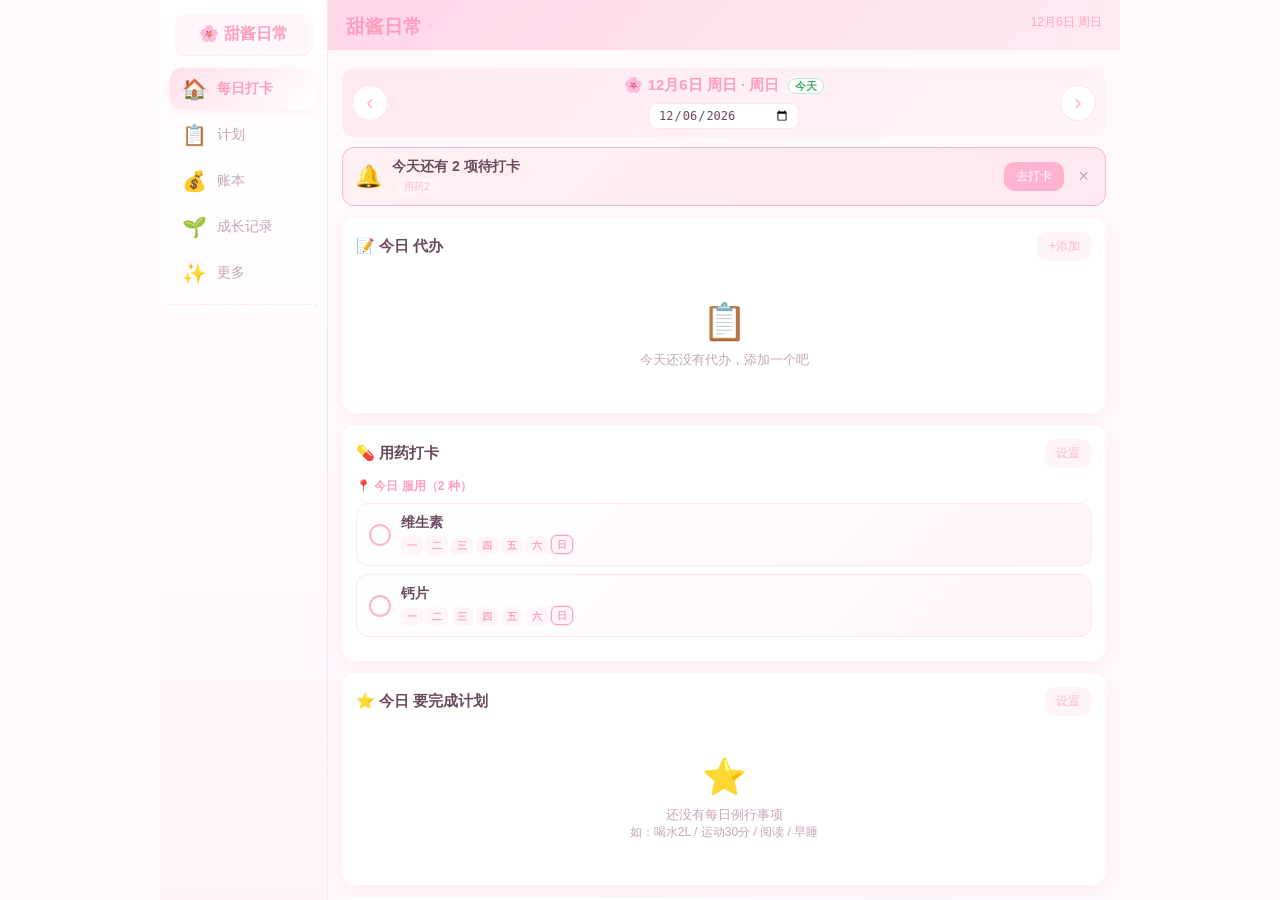
==== 甜酱日常.html @ a5fa42f0 "update 甜酱日常.html v29" ====
<!DOCTYPE html>
<html lang="zh-CN">
<head>
  <meta charset="UTF-8" />
  <meta name="viewport" content="width=device-width, initial-scale=1.0, maximum-scale=1.0, user-scalable=no, viewport-fit=cover" />
  <meta name="theme-color" content="#ff8fab" />
  <meta name="description" content="甜酱的日常记录：打卡、计划、记账、宝宝成长、出门清单、体重、衣物消耗品" />
  <link rel="manifest" href="data:application/manifest+json,eyJuYW1lIjogIueUnOmFseaXpeW4uCIsICJzaG9ydF9uYW1lIjogIueUnOmFsSIsICJkZXNjcmlwdGlvbiI6ICLnlJzphbHnmoTml6XluLjorrDlvZXvvJrmiZPljaHjgIHorqHliJLjgIHorrDotKbjgIHlrp3lrp3miJDplb/[base64]" />
  <meta name="apple-mobile-web-app-capable" content="yes" />
  <meta name="apple-mobile-web-app-status-bar-style" content="default" />
  <meta name="apple-mobile-web-app-title" content="甜酱日常" />
  <link rel="apple-touch-icon" href="[data-uri]" />
  <link rel="icon" type="image/png" sizes="32x32" href="[data-uri]" />
  <link rel="icon" type="image/png" sizes="192x192" href="[data-uri]" />
  <title>甜酱日常</title>
  <style>
:root {
  --pink: #ffb3d1;
  --pink-deep: #ff9ec0;
  --pink-light: #ffe0ec;
  --pink-soft: #fff5f9;
  --pink-mint: #fff7fb;
  --cream: #fff9fb;
  --text: #6a4a5e;
  --text-light: #c4a5b8;
  --border: #ffe4ee;
  --green: #9ee0b5;
  --orange: #ffc499;
  --red: #ffa6b4;
  --shadow: 0 4px 16px rgba(255, 158, 192, 0.14);
}

* {
  margin: 0;
  padding: 0;
  box-sizing: border-box;
  -webkit-tap-highlight-color: transparent;
}

html, body {
  height: 100%;
  font-family: -apple-system, BlinkMacSystemFont, "PingFang SC", "Microsoft YaHei", sans-serif;
  background: var(--cream);
  color: var(--text);
  font-size: 15px;
  -webkit-font-smoothing: antialiased;
}

#app {
  display: flex;
  flex-direction: row;
  height: 100vh;
  max-width: 960px;
  margin: 0 auto;
  background: var(--cream);
  position: relative;
}

/* 左侧导航 */
.side-nav {
  width: 168px;
  flex-shrink: 0;
  background: linear-gradient(180deg, #fff 0%, var(--pink-soft) 100%);
  border-right: 1px solid var(--border);
  display: flex;
  flex-direction: column;
  padding: 14px 10px 10px;
  overflow-y: auto;
}
.side-nav .nav-brand {
  font-size: 16px;
  font-weight: 700;
  color: var(--pink-deep);
  text-align: center;
  padding: 6px 0 12px;
  border-bottom: 1px dashed var(--border);
  margin-bottom: 8px;
  background: var(--pink-mint);
  border-radius: 12px;
  margin: 0 4px 12px;
  padding: 10px 6px;
}
.nav-item {
  background: none;
  border: none;
  padding: 11px 12px;
  display: flex;
  align-items: center;
  gap: 10px;
  color: var(--text-light);
  cursor: pointer;
  font-size: 14px;
  font-weight: 500;
  border-radius: 12px;
  transition: all 0.2s;
  text-align: left;
  width: 100%;
  margin-bottom: 4px;
}
.nav-item .nav-icon {
  font-size: 20px;
  line-height: 1;
  flex-shrink: 0;
}
.nav-item .nav-label { flex: 1; }
.nav-item:active { background: var(--pink-mint); }
.nav-item.active {
  color: var(--pink-deep);
  background: linear-gradient(135deg, var(--pink-light), #fff);
  box-shadow: var(--shadow);
  font-weight: 600;
}

/* 左侧二级导航（子目录） */
.sub-nav {
  margin-top: 6px;
  padding-top: 8px;
  border-top: 1px dashed var(--border);
}
.sub-nav-title {
  font-size: 10px;
  color: var(--text-light);
  padding: 4px 12px 6px;
  letter-spacing: 0.5px;
}
.sub-nav-item {
  background: none;
  border: none;
  padding: 8px 12px 8px 24px;
  display: flex;
  align-items: center;
  gap: 8px;
  color: var(--text-light);
  cursor: pointer;
  font-size: 13px;
  border-radius: 10px;
  transition: all 0.2s;
  text-align: left;
  width: 100%;
  margin-bottom: 2px;
}
.sub-nav-item .sn-icon { font-size: 16px; flex-shrink: 0; }
.sub-nav-item:active { background: var(--pink-mint); }
.sub-nav-item.active {
  color: var(--pink-deep);
  background: var(--pink-soft);
  font-weight: 600;
}
@media (max-width: 560px) {
  .sub-nav-item { flex-direction: column; padding: 6px 2px; font-size: 9px; text-align: center; justify-content: center; gap: 2px; }
  .sub-nav-item .sn-icon { font-size: 18px; }
}

/* 右侧主区 */
.main-wrap {
  flex: 1;
  display: flex;
  flex-direction: column;
  min-width: 0;
}

/* 顶部 */
.top-bar {
  padding: 14px 18px 10px;
  background: linear-gradient(135deg, #ffd6e8 0%, #ffe0ec 50%, #ffeaf2 100%);
  color: var(--pink-deep);
  flex-shrink: 0;
  display: flex;
  align-items: flex-start;
  justify-content: space-between;
  gap: 10px;
}
.top-bar h1 {
  font-size: 19px;
  font-weight: 600;
}
.top-bar-right {
  display: flex;
  flex-direction: column;
  align-items: flex-end;
  gap: 4px;
}
.top-bar .date {
  font-size: 12px;
  opacity: 0.92;
  margin-top: 0;
}
.btn-download-app {
  appearance: none;
  border: 1px solid rgba(255,105,160,0.45);
  background: rgba(255,255,255,0.85);
  color: var(--pink-deep);
  border-radius: 999px;
  padding: 5px 11px;
  font-size: 12px;
  font-weight: 600;
  cursor: pointer;
  box-shadow: 0 2px 6px rgba(255,120,170,0.15);
  white-space: nowrap;
}
.btn-download-app:active { transform: scale(0.96); }

/* 内容区 */
#content {
  flex: 1;
  overflow-y: auto;
  padding: 14px 14px 24px;
  -webkit-overflow-scrolling: touch;
}

/* 窄屏：左侧导航收窄为图标条 */
@media (max-width: 560px) {
  #app { flex-direction: row; }
  .side-nav { width: 64px; padding: 12px 6px; }
  .side-nav .nav-brand { font-size: 11px; padding: 8px 2px; }
  .nav-item { flex-direction: column; gap: 3px; padding: 8px 2px; font-size: 10px; text-align: center; justify-content: center; }
  .nav-item .nav-icon { font-size: 22px; }
  .nav-item .nav-label { width: 100%; text-align: center; font-size: 10px; }
}

/* 通用卡片 */
.card {
  background: #fff;
  border-radius: 14px;
  padding: 14px;
  margin-bottom: 12px;
  box-shadow: var(--shadow);
}
.card-title {
  font-size: 15px;
  font-weight: 600;
  margin-bottom: 10px;
  display: flex;
  align-items: center;
  justify-content: space-between;
}
.card-title .title-left {
  display: flex;
  align-items: center;
  gap: 6px;
}

/* 按钮 */
.btn {
  background: var(--pink);
  color: #fff;
  border: none;
  border-radius: 10px;
  padding: 9px 16px;
  font-size: 14px;
  cursor: pointer;
  font-weight: 500;
  transition: opacity 0.2s;
}
.btn:active { opacity: 0.8; }
.btn-sm {
  padding: 6px 12px;
  font-size: 12px;
}
.btn-ghost {
  background: var(--pink-soft);
  color: var(--pink);
}
.btn-danger {
  background: #fff0f0;
  color: var(--red);
}
.btn-block {
  width: 100%;
  padding: 11px;
  font-size: 15px;
}

/* 输入 */
.input, .select, .textarea {
  width: 100%;
  border: 1.5px solid var(--border);
  border-radius: 10px;
  padding: 9px 12px;
  font-size: 14px;
  background: #fff;
  color: var(--text);
  font-family: inherit;
}
.input:focus, .select:focus, .textarea:focus {
  outline: none;
  border-color: var(--pink);
}
.textarea { resize: none; min-height: 60px; }
.field { margin-bottom: 10px; }
.field label {
  display: block;
  font-size: 12px;
  color: var(--text-light);
  margin-bottom: 4px;
}
.row { display: flex; gap: 8px; }
.row > * { flex: 1; }

/* 打卡圆点 */
.check-grid {
  display: grid;
  grid-template-columns: repeat(2, 1fr);
  gap: 8px;
}
.check-item {
  display: flex;
  align-items: center;
  gap: 8px;
  padding: 10px;
  border-radius: 10px;
  background: var(--pink-soft);
  cursor: pointer;
  transition: background 0.2s;
}
.check-item.done {
  background: #e3f7e9;
}
.check-circle {
  width: 22px;
  height: 22px;
  border-radius: 50%;
  border: 2px solid var(--pink);
  display: flex;
  align-items: center;
  justify-content: center;
  flex-shrink: 0;
  color: #fff;
  font-size: 12px;
}
.check-item.done .check-circle {
  background: var(--green);
  border-color: var(--green);
}
.check-item .check-text {
  font-size: 13px;
}

/* ============ 用药卡片 & 周几标签 ============ */
.med-section-title {
  font-size: 12px;
  font-weight: 600;
  color: var(--pink-deep);
  margin: 4px 0 8px;
}
.med-section-title.dim {
  color: var(--text-light);
}
.med-grid {
  display: grid;
  grid-template-columns: repeat(1, 1fr);
  gap: 8px;
  margin-bottom: 10px;
}
.med-item {
  display: flex;
  align-items: center;
  gap: 10px;
  padding: 10px 12px;
  border-radius: 12px;
  background: linear-gradient(135deg, #fff 0%, #fff5f9 100%);
  cursor: pointer;
  border: 1px solid #ffe5ef;
  transition: background .2s;
}
.med-item.done {
  background: linear-gradient(135deg, #fff 0%, #eafbe9 100%);
  border-color: #c6ecc4;
}
.med-item.is-rest {
  opacity: .7;
  background: #fafafa;
  border-color: #eee;
}
.med-info {
  flex: 1;
  min-width: 0;
}
.med-name {
  font-size: 14px;
  font-weight: 600;
  color: var(--text);
  margin-bottom: 4px;
  word-break: break-word;
}
.med-rest-tag {
  font-size: 10px;
  color: var(--text-light);
  background: #eee;
  padding: 1px 6px;
  border-radius: 8px;
  font-weight: 500;
  margin-left: 4px;
  vertical-align: middle;
}
.med-wd-row {
  display: flex;
  gap: 3px;
  flex-wrap: wrap;
}
.wd-pill {
  font-size: 10px;
  padding: 1px 5px;
  border-radius: 6px;
  line-height: 1.5;
  border: 1px solid transparent;
}
.wd-pill.on {
  background: var(--pink-soft);
  color: var(--pink-deep);
  font-weight: 600;
}
.wd-pill.off {
  background: #f5f5f5;
  color: #bbb;
  text-decoration: line-through;
}
.wd-pill.today {
  border-color: var(--pink-deep);
  transform: translateY(-1px);
  box-shadow: 0 0 0 1px rgba(255,107,157,.15);
}
/* 用药设置弹窗里的一行 */
.med-edit-tip {
  font-size: 12px;
  color: var(--text-light);
  margin-bottom: 8px;
  padding: 6px 8px;
  background: var(--pink-soft);
  border-radius: 8px;
}
.med-edit-row {
  display: flex;
  align-items: center;
  gap: 8px;
  padding: 8px;
  border-radius: 10px;
  background: #fafafa;
  margin-bottom: 6px;
}
.med-edit-name {
  flex: 1;
  min-width: 0;
}
.wd-check-row {
  display: flex;
  gap: 3px;
  align-items: center;
  flex-wrap: wrap;
}
.wd-check {
  font-size: 11px;
  padding: 3px 5px;
  border-radius: 6px;
  background: #eee;
  color: #aaa;
  cursor: pointer;
  user-select: none;
  min-width: 22px;
  text-align: center;
  font-weight: 600;
  transition: all .15s;
}
.wd-check.on {
  background: var(--pink);
  color: #fff;
}

/* 代办列表 */
.todo-item {
  display: flex;
  align-items: center;
  gap: 8px;
  padding: 9px 0;
  border-bottom: 1px solid var(--border);
}
.todo-item:last-child { border-bottom: none; }
.todo-item .checkbox {
  width: 20px;
  height: 20px;
  border-radius: 6px;
  border: 2px solid var(--border);
  flex-shrink: 0;
  cursor: pointer;
  display: flex;
  align-items: center;
  justify-content: center;
  color: #fff;
  font-size: 11px;
}
.todo-item.done .checkbox {
  background: var(--green);
  border-color: var(--green);
}
.todo-item .todo-text { flex: 1; font-size: 14px; }
.todo-item.done .todo-text {
  text-decoration: line-through;
  color: var(--text-light);
}
.todo-item .del-btn {
  background: none;
  border: none;
  color: var(--red);
  font-size: 16px;
  cursor: pointer;
  padding: 0 4px;
}

/* 统计条 */
.stat-row {
  display: flex;
  flex-wrap: wrap;
  gap: 8px;
  margin-bottom: 12px;
}
.stat-box {
  flex: 1 1 0;
  min-width: 70px;
  background: var(--pink-soft);
  border-radius: 12px;
  padding: 12px 8px;
  text-align: center;
}
.stat-box .num {
  font-size: 20px;
  font-weight: 700;
  color: var(--pink);
}
.stat-box .label {
  font-size: 11px;
  color: var(--text-light);
  margin-top: 2px;
}

/* 列表项 */
.list-item {
  position: relative;
  display: flex;
  align-items: center;
  gap: 10px;
  padding: 10px 0;
  border-bottom: 1px solid var(--border);
}
.list-item:last-child { border-bottom: none; }
.list-item img.thumb {
  width: 48px;
  height: 48px;
  border-radius: 8px;
  object-fit: cover;
  background: var(--border);
}
.list-item .item-main { flex: 1; min-width: 0; }
.list-item .item-title {
  font-size: 14px;
  font-weight: 500;
  overflow: hidden;
  text-overflow: ellipsis;
  white-space: nowrap;
}
.list-item .item-sub {
  font-size: 12px;
  color: var(--text-light);
  margin-top: 2px;
}
.list-item .item-right {
  text-align: right;
  font-size: 13px;
  font-weight: 600;
}

/* 子标签页 */
.sub-tabs {
  display: flex;
  flex-wrap: wrap;
  gap: 6px;
  margin-bottom: 12px;
  padding-bottom: 2px;
}
.sub-tab {
  background: #fff;
  border: 1.5px solid var(--border);
  border-radius: 20px;
  padding: 6px 14px;
  font-size: 13px;
  cursor: pointer;
  color: var(--text-light);
  transition: all 0.2s;
}
.sub-tab.active {
  background: var(--pink);
  color: #fff;
  border-color: var(--pink);
}

/* 空状态 */
.empty {
  text-align: center;
  padding: 30px 10px;
  color: var(--text-light);
  font-size: 13px;
}
.empty .emoji { font-size: 36px; display: block; margin-bottom: 8px; }

/* 浮动添加按钮 */
.fab {
  position: absolute;
  right: 16px;
  bottom: 20px;
  width: 50px;
  height: 50px;
  border-radius: 50%;
  background: linear-gradient(135deg, var(--pink), var(--pink-deep));
  color: #fff;
  border: none;
  font-size: 26px;
  box-shadow: 0 4px 14px rgba(255, 158, 192, 0.4);
  cursor: pointer;
  z-index: 10;
  display: flex;
  align-items: center;
  justify-content: center;
}

/* 弹窗 */
.modal-mask {
  position: fixed;
  inset: 0;
  background: rgba(0, 0, 0, 0.4);
  display: flex;
  align-items: flex-end;
  justify-content: center;
  z-index: 100;
  animation: fade 0.2s;
}
.modal {
  background: #fff;
  width: 100%;
  max-width: 480px;
  border-radius: 18px 18px 0 0;
  padding: 16px;
  max-height: 85vh;
  overflow-y: auto;
  animation: slideUp 0.25s;
}
.modal-head {
  display: flex;
  justify-content: space-between;
  align-items: center;
  margin-bottom: 12px;
}
.modal-head h3 { font-size: 16px; }
.modal-close {
  background: none;
  border: none;
  font-size: 22px;
  color: var(--text-light);
  cursor: pointer;
}
@keyframes fade { from { opacity: 0; } }
@keyframes slideUp { from { transform: translateY(100%); } }

/* 图片预览 */
.img-preview {
  width: 100%;
  border-radius: 10px;
  margin-top: 8px;
  max-height: 180px;
  object-fit: cover;
}
.img-grid {
  display: grid;
  grid-template-columns: repeat(3, 1fr);
  gap: 6px;
  margin-top: 8px;
}
.img-grid img {
  width: 100%;
  aspect-ratio: 1;
  object-fit: cover;
  border-radius: 8px;
}

/* 利润标签 */
.profit-pos { color: var(--green); }
.profit-neg { color: var(--red); }

/* 进度条 */
.progress-bar {
  height: 8px;
  background: var(--border);
  border-radius: 4px;
  overflow: hidden;
  margin-top: 6px;
}
.progress-fill {
  height: 100%;
  background: linear-gradient(90deg, var(--pink), #ffb3c6);
  border-radius: 4px;
  transition: width 0.3s;
}

/* 消耗品数量 */
.stock-low { color: var(--orange); }
.stock-empty { color: var(--red); }

/* 章节标题 */
.section-head {
  font-size: 13px;
  color: var(--text-light);
  margin: 4px 4px 8px;
  font-weight: 500;
}

/* tag */
.tag {
  display: inline-block;
  padding: 2px 8px;
  border-radius: 10px;
  font-size: 11px;
  background: var(--pink-soft);
  color: var(--pink);
}
.tag-green { background: #e3f7e9; color: var(--green); }
.tag-orange { background: #fff0e0; color: var(--orange); }
.tag-red { background: #ffe9e9; color: var(--red); }

/* 月历 */
.cal-head {
  display: flex;
  align-items: center;
  justify-content: space-between;
  margin-bottom: 12px;
}
.cal-title {
  font-size: 16px;
  font-weight: 600;
  display: flex;
  align-items: center;
}
.cal-nav {
  width: 36px;
  height: 36px;
  border-radius: 50%;
  border: 1.5px solid var(--border);
  background: #fff;
  font-size: 22px;
  color: var(--pink);
  cursor: pointer;
  line-height: 1;
  display: flex;
  align-items: center;
  justify-content: center;
}
.cal-nav:active { background: var(--pink-soft); }

/* 计划页(daily/weekly/monthly)导航栏 */
.plan-nav {
  display: flex;
  align-items: center;
  justify-content: space-between;
  margin-bottom: 8px;
  gap: 8px;
}
.plan-nav-mid {
  flex: 1;
  text-align: center;
  display: flex;
  flex-direction: column;
  align-items: center;
  gap: 4px;
}
.plan-date-input {
  font-size: 12px;
  padding: 4px 8px;
  border: 1px solid var(--border);
  border-radius: 8px;
  background: #fff;
  color: var(--text);
  width: 150px;
  max-width: 100%;
}

/* routine 每周频率编辑行 */
.routine-edit-row {
  display: flex;
  align-items: center;
  gap: 8px;
  padding: 8px 0;
  border-bottom: 1px dashed var(--border);
}
.routine-edit-row:last-child { border-bottom: none; }
.routine-edit-row > .input {
  flex: 1;
  min-width: 0;
}
.routine-edit-row .wd-row {
  display: flex;
  flex-wrap: wrap;
  gap: 3px;
  flex-shrink: 0;
}
.routine-edit-row .del-btn {
  flex-shrink: 0;
}

.cal-grid {
  display: grid;
  grid-template-columns: repeat(7, 1fr);
  gap: 4px;
  margin-top: 8px;
}
.cal-wk {
  text-align: center;
  font-size: 12px;
  color: var(--text-light);
  padding: 6px 0;
  font-weight: 600;
}
.cal-wk:first-child,
.cal-wk:last-child {
  color: var(--pink);
}
.cal-cell {
  aspect-ratio: 1 / 1.4;
  min-height: 62px;
  border-radius: 10px;
  padding: 6px 7px;
  background: var(--pink-soft);
  cursor: pointer;
  display: flex;
  flex-direction: column;
  position: relative;
  overflow: hidden;
  transition: transform 0.15s;
}
.cal-cell:active { transform: scale(0.95); }
.cal-cell.empty {
  background: transparent;
  cursor: default;
}
.cal-cell.empty:active { transform: none; }
.cal-cell.today {
  background: var(--pink);
}
.cal-cell.today .cal-date { color: #fff; font-weight: 700; }
.cal-cell.today .cal-preview { color: rgba(255, 255, 255, 0.92); }
.cal-cell.today .cal-count { color: rgba(255, 255, 255, 0.95); }
.cal-cell.has-rec {
  box-shadow: inset 0 0 0 1.5px var(--pink);
}
.cal-cell.today.has-rec {
  box-shadow: inset 0 0 0 1.5px #fff;
}
.cal-date {
  font-size: 13px;
  font-weight: 600;
  color: var(--text);
}
.cal-preview {
  font-size: 11px;
  color: var(--text-light);
  margin-top: 3px;
  line-height: 1.3;
  overflow: hidden;
  text-overflow: ellipsis;
  display: -webkit-box;
  -webkit-line-clamp: 3;
  -webkit-box-orient: vertical;
  white-space: normal;
  word-break: break-all;
}
.cal-count {
  position: absolute;
  bottom: 4px;
  right: 5px;
  font-size: 10px;
  color: var(--pink);
  background: rgba(255, 255, 255, 0.9);
  padding: 1px 6px;
  border-radius: 10px;
}
.cal-count.todo { color: var(--orange); }

/* 月历一览：日期小徽章 */
.cal-day-badge {
  width: 32px;
  height: 32px;
  border-radius: 50%;
  background: var(--pink);
  color: #fff;
  display: flex;
  align-items: center;
  justify-content: center;
  font-size: 13px;
  font-weight: 700;
  flex-shrink: 0;
}

/* ============ 图表 ============ */
.week-chart {
  margin-top: 12px;
}
.chart-grid {
  display: grid;
  grid-template-columns: repeat(7, 1fr);
  align-items: end;
  gap: 4px;
  padding: 8px 0 4px;
  min-height: 180px;
}
.chart-col {
  display: flex;
  flex-direction: column;
  align-items: center;
  gap: 3px;
}
.chart-bar-wrap {
  width: 100%;
  height: 130px;
  background: var(--bg);
  border-radius: 6px;
  display: flex;
  align-items: flex-end;
  justify-content: center;
  padding: 2px;
  overflow: hidden;
}
.chart-bar {
  width: 70%;
  background: linear-gradient(180deg, var(--pink) 0%, #ffb3c6 100%);
  border-radius: 5px 5px 3px 3px;
  min-height: 3px;
  transition: height 0.4s;
}
.chart-pct {
  font-size: 10px;
  font-weight: 600;
  line-height: 1;
}
.chart-label {
  font-size: 11px;
  color: var(--text);
  text-align: center;
  line-height: 1.2;
  font-weight: 500;
}
.chart-label span {
  color: var(--text-light);
  font-weight: 400;
  font-size: 10px;
}
.chart-legend {
  display: flex;
  flex-wrap: wrap;
  gap: 10px;
  margin-top: 10px;
  padding: 8px 4px 0;
  border-top: 1px dashed var(--border);
}
.legend-item {
  display: flex;
  align-items: center;
  gap: 5px;
  font-size: 11px;
  color: var(--text-light);
}
.legend-item i {
  width: 10px;
  height: 10px;
  border-radius: 3px;
  display: inline-block;
}
/* 周详细进度 */
.week-detail {
  margin-top: 14px;
  padding-top: 10px;
  border-top: 1px solid var(--border);
}
.wd-row {
  display: flex;
  align-items: center;
  gap: 8px;
  padding: 6px 0;
}
.wd-date {
  width: 72px;
  font-size: 12px;
  color: var(--text-light);
  flex-shrink: 0;
}
.wd-bars {
  flex: 1;
  display: flex;
  flex-direction: column;
  gap: 3px;
}
.wd-seg {
  position: relative;
  height: 14px;
  background: var(--bg);
  border-radius: 4px;
  overflow: visible;
}
.wd-seg i {
  position: absolute;
  left: 0;
  top: 0;
  height: 100%;
  display: block;
  border-radius: 4px;
  min-width: 8px;
  opacity: 0.85;
}
.wd-seg span {
  position: absolute;
  left: 100%;
  top: -1px;
  font-size: 10px;
  color: var(--text-light);
  padding-left: 6px;
  white-space: nowrap;
  line-height: 16px;
}

/* ============ 提醒条 ============ */
.remind-banner {
  background: linear-gradient(135deg, #fff1f3, #ffe8ef);
  border: 1.5px solid var(--pink);
  border-radius: 12px;
  padding: 10px 12px;
  margin-bottom: 12px;
  animation: bannerIn 0.35s ease;
}
@keyframes bannerIn {
  from { transform: translateY(-8px); opacity: 0; }
  to { transform: translateY(0); opacity: 1; }
}
.remind-head {
  display: flex;
  align-items: center;
  gap: 10px;
}
.remind-icon {
  font-size: 22px;
  flex-shrink: 0;
}
.remind-txt {
  flex: 1;
  font-size: 13px;
  color: var(--text);
  min-width: 0;
}
.remind-txt b {
  font-size: 14px;
}

/* ============ 早睡卡片 ============ */
.sleep-card {
  background: linear-gradient(135deg, #fff 0%, #f9f5ff 100%);
}
.sleep-row {
  display: grid;
  grid-template-columns: 1fr auto 1fr;
  gap: 8px;
  align-items: center;
  margin: 6px 0 12px;
}
.sleep-box {
  background: var(--bg);
  border-radius: 12px;
  padding: 12px 8px;
  text-align: center;
  border: 1.5px solid var(--border);
}
.sleep-box.sleep-good {
  background: #e9f9ef;
  border-color: var(--green);
}
.sleep-box.sleep-bad {
  background: #ffebeb;
  border-color: var(--red);
}
.sleep-box.sleep-empty {
  background: repeating-linear-gradient(135deg, var(--bg), var(--bg) 6px, #fff4fa 6px, #fff4fa 12px);
  border-style: dashed;
}
.sleep-label {
  font-size: 11px;
  color: var(--text-light);
}
.sleep-time {
  font-size: 24px;
  font-weight: 700;
  color: var(--pink);
  letter-spacing: 0.5px;
  margin: 2px 0;
  font-variant-numeric: tabular-nums;
}
.sleep-good .sleep-time { color: var(--green); }
.sleep-bad .sleep-time { color: var(--red); }
.sleep-empty .sleep-time { color: var(--text-light); font-size: 16px; font-weight: 500; }
.sleep-sub {
  font-size: 11px;
  color: var(--text-light);
}
.sleep-arrow {
  color: var(--pink);
  font-size: 20px;
  font-weight: 700;
}
.sleep-actions {
  display: flex;
  flex-wrap: wrap;
  gap: 6px;
  justify-content: center;
}
.sleep-streak {
  margin-top: 12px;
  padding: 10px;
  background: linear-gradient(135deg, #f4efff, #fff1f3);
  border-radius: 10px;
  text-align: center;
  font-size: 13px;
  font-weight: 600;
  color: #7a5cff;
}
.section-head {
  font-size: 12px;
  color: var(--text-light);
  margin: 10px 2px 6px;
  font-weight: 600;
  padding-left: 4px;
  border-left: 3px solid var(--pink);
}

/* ============ Toast ============ */
#toastBox {
  position: fixed;
  left: 50%;
  top: 90px;
  transform: translateX(-50%);
  z-index: 99999;
  display: flex;
  flex-direction: column;
  gap: 6px;
  pointer-events: none;
}
.toast {
  background: rgba(0,0,0,0.78);
  color: #fff;
  padding: 10px 18px;
  border-radius: 999px;
  font-size: 13px;
  box-shadow: 0 6px 18px rgba(0,0,0,0.18);
  animation: toastIn 0.28s ease;
  white-space: nowrap;
}
.toast.toast-out {
  animation: toastOut 0.3s forwards;
}
@keyframes toastIn {
  from { opacity: 0; transform: translateY(-6px); }
  to { opacity: 1; transform: translateY(0); }
}
@keyframes toastOut {
  to { opacity: 0; transform: translateY(-6px); }
}

/* select 样式 */
.select {
  width: 100%;
  border: 1.5px solid var(--border);
  border-radius: 10px;
  padding: 9px 12px;
  background: #fff;
  font-size: 14px;
  outline: none;
  -webkit-appearance: none;
}

/* ============ 周总结卡片 ============ */
.week-summary-card {
  background: linear-gradient(135deg, #fff 0%, #fff8fb 100%);
  position: relative;
}
.week-summary-card::before {
  content: '';
  position: absolute;
  inset: 0;
  border-radius: 16px;
  padding: 1.5px;
  background: linear-gradient(135deg, var(--pink), #b7a6ff);
  -webkit-mask: linear-gradient(#fff 0 0) content-box, linear-gradient(#fff 0 0);
  -webkit-mask-composite: xor;
  mask-composite: exclude;
  pointer-events: none;
}
.week-praise {
  text-align: center;
  padding: 12px 8px;
  margin: 8px 0;
  font-size: 14px;
  font-weight: 600;
  color: var(--pink);
  background: var(--pink-soft);
  border-radius: 10px;
}
.week-best, .week-worst {
  font-size: 12px;
  margin: 4px 0;
  display: flex;
  align-items: center;
  gap: 6px;
  color: var(--text-light);
}
.week-rank-list {
  margin-top: 10px;
  padding-top: 8px;
  border-top: 1px dashed var(--border);
}
.wr-item {
  display: flex;
  align-items: center;
  gap: 8px;
  padding: 4px 0;
}
.wr-wd {
  width: 40px;
  font-size: 12px;
  color: var(--text);
  flex-shrink: 0;
}
.wr-bar-wrap {
  flex: 1;
  height: 10px;
  background: var(--bg);
  border-radius: 5px;
  overflow: hidden;
}
.wr-bar {
  height: 100%;
  border-radius: 5px;
  transition: width 0.4s;
  min-width: 4px;
}
.wr-pct {
  width: 38px;
  text-align: right;
  font-size: 11px;
  color: var(--text-light);
  font-variant-numeric: tabular-nums;
}

/* ============ 图片预览容器 ============ */
.img-preview {
  min-height: 0;
}
.img-preview:empty { display: none; }
.img-preview img {
  width: 100%;
  max-height: 200px;
  object-fit: contain;
  border-radius: 10px;
  border: 1px solid var(--border);
}

/* ============ 消耗品按地点分组 ============ */
.loc-group {
  margin-bottom: 14px;
}
.loc-group:last-child { margin-bottom: 0; }
.loc-head {
  font-size: 13px;
  font-weight: 600;
  color: var(--text);
  padding: 8px 10px;
  background: var(--pink-soft);
  border-radius: 10px;
  margin-bottom: 6px;
  display: flex;
  align-items: center;
  gap: 6px;
}
.loc-count {
  font-size: 11px;
  font-weight: 400;
  color: var(--text-light);
}

/* ============ 拉屎记录月历 ============ */
.poop-card { background: linear-gradient(135deg, #fff 0%, #fffaf0 100%); }
.poop-quick {
  margin: 10px 0;
  padding: 10px;
  background: var(--pink-soft);
  border-radius: 12px;
}
.poop-today-info {
  font-size: 13px;
  color: var(--text);
  margin-bottom: 8px;
  text-align: center;
  font-weight: 500;
}
.poop-cell {
  background: #fff8e8;
}
.poop-cell.has-rec {
  box-shadow: inset 0 0 0 1.5px var(--orange);
}
.poop-cell.today.has-rec {
  box-shadow: inset 0 0 0 1.5px #fff;
}
.poop-shape-mini {
  font-size: 12px;
  text-align: center;
  margin-top: 1px;
}

/* 三宫格统计行兼容 */
.stat-row .stat-box .num { word-break: break-all; }

/* ============ 体重记录 ============ */
.weight-today-diff {
  display: flex;
  align-items: center;
  gap: 10px;
  padding: 10px 12px;
  background: var(--pink-soft);
  border-radius: 12px;
  margin: 8px 0;
  font-size: 13px;
  font-weight: 500;
}
.weight-today-diff .diff-hint {
  font-size: 11px;
  color: var(--text-light);
  font-weight: 400;
  margin-left: auto;
}
.weight-day-row {
  display: flex;
  align-items: center;
  gap: 8px;
  padding: 10px 0;
  border-bottom: 1px solid var(--border);
  flex-wrap: wrap;
}
.weight-day-row:last-child { border-bottom: none; }
.wd-date {
  font-size: 13px;
  font-weight: 600;
  color: var(--text);
  width: 100%;
  margin-bottom: 4px;
}
.wd-vals {
  display: flex;
  align-items: center;
  gap: 8px;
  flex: 1;
  flex-wrap: wrap;
}
.wd-val {
  font-size: 13px;
  padding: 3px 8px;
  border-radius: 8px;
  background: var(--pink-mint);
  color: var(--text);
}
.wd-val.morning { background: #fff4e0; color: #b8761a; }
.wd-val.evening { background: #f0e8fb; color: #7b4ca0; }
.wd-diff { font-size: 13px; font-weight: 600; }
.wd-note { font-size: 11px; color: var(--text-light); width: 100%; }
.wd-del { display: flex; gap: 4px; }

/* 体重曲线图 */
.weight-chart {
  margin: 10px 0;
  padding: 12px;
  background: var(--pink-soft);
  border-radius: 14px;
}
.chart-title {
  font-size: 14px;
  font-weight: 600;
  color: var(--pink-deep);
  margin-bottom: 8px;
}
.chart-legend {
  display: flex;
  gap: 12px;
  font-size: 11px;
  color: var(--text-light);
  margin-bottom: 6px;
}
.lg-item { display: flex; align-items: center; gap: 4px; }
.lg-dot { width: 8px; height: 8px; border-radius: 50%; display: inline-block; }
.chart-svg { width: 100%; height: auto; display: block; }
.chart-empty {
  text-align: center;
  font-size: 12px;
  color: var(--text-light);
  padding: 16px;
  background: var(--pink-soft);
  border-radius: 12px;
  margin: 8px 0;
}

/* ============ 数据管理 ============ */
.data-stats {
  display: grid;
  grid-template-columns: repeat(2, 1fr);
  gap: 8px;
}
.data-stat {
  display: flex;
  align-items: center;
  gap: 8px;
  padding: 8px 10px;
  background: var(--pink-soft);
  border-radius: 10px;
  font-size: 13px;
}
.ds-icon { font-size: 18px; flex-shrink: 0; }
.ds-label { color: var(--text-light); flex: 1; font-size: 12px; }
.ds-num { font-weight: 600; color: var(--pink-deep); font-size: 13px; }
.data-actions { display: flex; flex-direction: column; gap: 8px; margin-bottom: 10px; }
.data-tip {
  font-size: 12px;
  color: var(--text-light);
  background: var(--pink-mint);
  padding: 10px 12px;
  border-radius: 10px;
  line-height: 1.5;
}
.app-ver-row {
  display: flex;
  align-items: center;
  justify-content: space-between;
  padding: 10px 12px;
  background: var(--pink-soft);
  border-radius: 10px;
  font-size: 13px;
}
.app-ver-label { color: var(--text-light); }
.app-ver-val { font-weight: 700; color: var(--pink-deep); }

/* ============ 突发奇想/生活tips ============ */
.tips-card.tips-sudden {
  background: linear-gradient(135deg, #fff 0%, #fff8e8 100%);
}
.tips-card.tips-life {
  background: linear-gradient(135deg, #fff 0%, #f0faf3 100%);
}
.tips-input-row {
  display: flex;
  gap: 8px;
  align-items: center;
}
.tips-input { flex: 1; }
.tips-input-row .btn { flex-shrink: 0; }
.tips-list { display: flex; flex-direction: column; gap: 8px; }
.tip-item {
  background: #fff;
  border-radius: 12px;
  padding: 12px 14px;
  box-shadow: var(--shadow);
  border-left: 3px solid var(--pink);
}
.tip-item.tip-sudden {
  border-left-color: #ffb946;
  background: linear-gradient(135deg, #fff 0%, #fffdf5 100%);
}
.tip-item.tip-life {
  border-left-color: var(--green);
  background: linear-gradient(135deg, #fff 0%, #f7fff9 100%);
}
.tip-text {
  font-size: 14px;
  color: var(--text);
  line-height: 1.5;
  margin-bottom: 8px;
  word-break: break-word;
  white-space: pre-wrap;
}
.tip-meta {
  display: flex;
  justify-content: space-between;
  align-items: center;
  font-size: 11px;
  color: var(--text-light);
}
.tip-date { opacity: 0.8; }
.tip-actions { display: flex; gap: 6px; }
.count-badge {
  font-size: 11px;
  color: var(--pink-deep);
  background: var(--pink-soft);
  padding: 2px 8px;
  border-radius: 10px;
}

/* ============ 待购物清单 ============ */
.shop-card {
  background: linear-gradient(135deg, #fff 0%, #fff5f9 100%);
}
.shop-add-row {
  display: flex;
  align-items: stretch;
  gap: 8px;
  margin-top: 6px;
}
.shop-add-main {
  flex: 1;
  display: flex;
  flex-direction: column;
  gap: 6px;
}
.shop-sub {
  display: flex;
  gap: 6px;
  align-items: center;
}
.input-sm, .select-sm {
  padding: 6px 10px;
  font-size: 13px;
  border-radius: 8px;
}
.shop-section { margin-bottom: 12px; }
.shop-section-title {
  font-size: 13px;
  font-weight: 600;
  color: var(--pink-deep);
  margin: 8px 0 6px;
  padding-bottom: 4px;
  border-bottom: 1px dashed var(--border);
}
.shop-section.shop-done .shop-section-title { color: var(--text-light); }
.shop-group {
  margin-bottom: 10px;
  background: var(--pink-soft);
  border-radius: 12px;
  overflow: hidden;
}
.shop-group-head {
  display: flex;
  align-items: center;
  gap: 6px;
  padding: 10px 12px;
  font-size: 13px;
  font-weight: 600;
  color: var(--pink-deep);
  cursor: pointer;
  user-select: none;
  transition: background .2s;
}
.shop-group-head:hover {
  background: rgba(255, 107, 157, .08);
}
.shop-group-arrow {
  font-size: 10px;
  color: var(--pink);
  transition: transform .2s;
  width: 14px;
  text-align: center;
}
.shop-group-label {
  flex: 1;
}
.shop-group-cnt {
  background: #fff;
  color: var(--pink);
  padding: 2px 8px;
  border-radius: 10px;
  font-size: 11px;
  font-weight: 500;
}
.shop-group-body {
  padding: 2px 10px 10px;
  overflow: hidden;
  animation: slideDown .25s ease;
}
.shop-group-body.is-collapsed {
  display: none;
}
@keyframes slideDown {
  from { opacity: 0; transform: translateY(-4px); }
  to { opacity: 1; transform: translateY(0); }
}
.shop-group-done {
  background: #f2f2f2;
}
.shop-group-done .shop-group-head {
  color: var(--text-light);
}
.shop-item {
  display: flex;
  align-items: center;
  gap: 8px;
  padding: 10px 12px;
  background: #fff;
  border-radius: 10px;
  margin-bottom: 6px;
}
.shop-item:last-child { margin-bottom: 0; }
.shop-item-done .shop-name {
  text-decoration: line-through;
  color: var(--text-light);
}
.shop-check {
  display: flex;
  align-items: center;
  gap: 8px;
  flex: 1;
  cursor: pointer;
  font-size: 14px;
}
.shop-check input[type="checkbox"] {
  width: 18px;
  height: 18px;
  accent-color: var(--pink);
  flex-shrink: 0;
}
.shop-name { color: var(--text); flex: 1; word-break: break-word; }
.shop-qty {
  font-size: 12px;
  color: var(--pink-deep);
  background: var(--pink-soft);
  padding: 2px 7px;
  border-radius: 6px;
}
.shop-shop {
  font-size: 11px;
  color: var(--text-light);
}
.shop-item-actions { display: flex; gap: 4px; flex-shrink: 0; }
/* 分类管理 */
.shop-cat-mgr {
  margin-bottom: 12px;
  border: 1px solid var(--border);
  border-radius: 10px;
  overflow: hidden;
}
.shop-cat-row {
  display: flex;
  align-items: center;
  justify-content: space-between;
  padding: 10px 12px;
  border-bottom: 1px solid var(--border);
  font-size: 14px;
  background: #fff;
}
.shop-cat-row:last-child { border-bottom: none; }
.shop-cat-ops {
  display: flex;
  gap: 4px;
}
.btn-xs {
  padding: 3px 8px;
  font-size: 12px;
  border-radius: 6px;
  min-width: 28px;
}

/* ============ 过期提醒 ============ */
.expire-summary {
  display: flex;
  flex-wrap: wrap;
  gap: 6px;
  padding: 8px 10px;
  margin: 0 0 10px;
  background: #fffaf0;
  border-radius: 10px;
}
.exp-badge {
  padding: 4px 10px;
  border-radius: 8px;
  font-size: 12px;
  font-weight: 600;
}
.exp-badge.exp-expired {
  background: #fff0f0;
  color: var(--red);
}
.exp-badge.exp-warn {
  background: #fff4e0;
  color: #e08800;
}
.exp-tag {
  display: inline-block;
  margin-left: 6px;
  padding: 1px 6px;
  border-radius: 6px;
  font-size: 11px;
  font-weight: 600;
  vertical-align: middle;
}
.exp-tag.exp-expired {
  background: var(--red);
  color: #fff;
}
.exp-tag.exp-warn {
  background: #ffb946;
  color: #fff;
}

/* ============ 宝宝成长 图片/视频 ============ */
.baby-item {
  flex-direction: column;
  align-items: flex-start;
}
.baby-item .item-col-actions {
  position: absolute;
  top: 8px;
  right: 8px;
  display: flex;
  gap: 4px;
}
.baby-media-row {
  display: grid;
  grid-template-columns: repeat(3, 1fr);
  gap: 6px;
  margin-top: 8px;
}
.baby-media-thumb {
  position: relative;
  width: 100%;
  padding-bottom: 100%;
  border-radius: 8px;
  overflow: hidden;
  background: var(--pink-soft);
  cursor: pointer;
}
.baby-media-thumb img,
.baby-media-thumb video {
  position: absolute;
  inset: 0;
  width: 100%;
  height: 100%;
  object-fit: cover;
  display: block;
}
.baby-media-thumb.is-video::after,
.baby-media-thumb .play-overlay {
  content: '';
  position: absolute;
  inset: 0;
  display: flex;
  align-items: center;
  justify-content: center;
  font-size: 22px;
  color: #fff;
  text-shadow: 0 1px 3px rgba(0,0,0,0.35);
  pointer-events: none;
}
.play-overlay.small { font-size: 14px; }
/* 弹窗里的媒体选择 */
.media-picker {
  display: flex;
  align-items: center;
  gap: 8px;
  flex-wrap: wrap;
}
.media-pick-btn {
  display: inline-flex;
  align-items: center;
  gap: 4px;
  padding: 8px 14px;
  background: var(--pink-soft);
  color: var(--pink-deep);
  border-radius: 10px;
  font-size: 13px;
  font-weight: 500;
  cursor: pointer;
}
.media-pick-btn:active { opacity: 0.7; }
.media-tip {
  font-size: 11px;
  color: var(--text-light);
}
.media-draft-list {
  display: grid;
  grid-template-columns: repeat(4, 1fr);
  gap: 6px;
  margin-top: 8px;
}
.media-draft-item {
  position: relative;
  width: 100%;
  padding-bottom: 100%;
  border-radius: 8px;
  overflow: hidden;
  background: var(--pink-soft);
}
.media-draft-item img,
.media-draft-video-wrap video {
  position: absolute;
  inset: 0;
  width: 100%;
  height: 100%;
  object-fit: cover;
  display: block;
}
.media-draft-video-wrap {
  position: absolute;
  inset: 0;
}
.media-del-btn {
  position: absolute;
  top: 2px;
  right: 2px;
  width: 20px;
  height: 20px;
  border: none;
  background: rgba(0,0,0,0.55);
  color: #fff;
  border-radius: 50%;
  font-size: 12px;
  line-height: 1;
  cursor: pointer;
  z-index: 2;
}
/* 大图/视频预览 */
.media-view {
  position: relative;
  width: 100%;
  height: 80vh;
  display: flex;
  align-items: center;
  justify-content: center;
  background: #000;
  border-radius: 12px;
  overflow: hidden;
}
.media-view img,
.media-view video {
  max-width: 100%;
  max-height: 100%;
  object-fit: contain;
  background: #000;
}
.big-close {
  position: absolute;
  top: 10px;
  right: 10px;
  width: 36px;
  height: 36px;
  border-radius: 50%;
  background: rgba(0,0,0,0.6);
  color: #fff;
  border: none;
  font-size: 22px;
  line-height: 1;
  cursor: pointer;
  z-index: 3;
}
/* ============ 相册分类 ============ */
.cat-grid {
  display: grid;
  grid-template-columns: repeat(3, 1fr);
  gap: 12px;
  padding: 12px 0;
}
.cat-folder {
  cursor: pointer;
  text-align: center;
}
.cat-cover {
  position: relative;
  width: 100%;
  padding-bottom: 100%;
  border-radius: 14px;
  overflow: hidden;
  background: var(--pink-soft);
  box-shadow: 0 2px 10px rgba(255, 182, 193, 0.25);
  transition: transform 0.15s;
}
.cat-folder:active .cat-cover { transform: scale(0.96); }
.cat-cover img {
  position: absolute;
  inset: 0;
  width: 100%;
  height: 100%;
  object-fit: cover;
}
.cat-cover-empty {
  display: flex;
  align-items: center;
  justify-content: center;
  background: linear-gradient(135deg, var(--pink-soft), #fff0f5);
}
.cat-emoji {
  font-size: 42px;
}
.cat-count {
  position: absolute;
  bottom: 6px;
  right: 6px;
  background: rgba(0,0,0,0.55);
  color: #fff;
  border-radius: 50%;
  width: 22px;
  height: 22px;
  display: flex;
  align-items: center;
  justify-content: center;
  font-size: 11px;
  line-height: 1;
}
.cat-name {
  margin-top: 6px;
  font-size: 13px;
  color: var(--text);
  font-weight: 500;
  white-space: nowrap;
  overflow: hidden;
  text-overflow: ellipsis;
}
.cat-icon-picker {
  display: flex;
  gap: 6px;
  flex-wrap: wrap;
  padding: 8px 0;
}
.cat-icon {
  width: 36px;
  height: 36px;
  display: flex;
  align-items: center;
  justify-content: center;
  font-size: 20px;
  border-radius: 10px;
  background: var(--pink-soft);
  cursor: pointer;
  transition: all 0.15s;
}
.cat-icon.active {
  background: var(--pink);
  transform: scale(1.1);
}
.cat-image-list {
  margin-top: 8px;
}
.cat-img-grid {
  display: grid;
  grid-template-columns: repeat(3, 1fr);
  gap: 6px;
}
.cat-img-item {
  position: relative;
  width: 100%;
  padding-bottom: 100%;
  border-radius: 8px;
  overflow: hidden;
  background: var(--pink-soft);
}
.cat-img-item img {
  position: absolute;
  inset: 0;
  width: 100%;
  height: 100%;
  object-fit: cover;
}
.cat-detail-actions {
  display: flex;
  gap: 8px;
  flex-wrap: wrap;
  margin: 8px 0;
}
.cat-detail-actions .media-pick-btn,
.cat-detail-actions .btn {
  font-size: 13px;
  padding: 6px 12px;
}
.cat-detail-grid {
  display: grid;
  grid-template-columns: repeat(3, 1fr);
  gap: 6px;
  max-height: 60vh;
  overflow-y: auto;
  padding: 4px 0;
}
.cat-detail-item {
  position: relative;
  width: 100%;
  padding-bottom: 100%;
  border-radius: 8px;
  overflow: hidden;
  background: var(--pink-soft);
}
.cat-detail-item img {
  position: absolute;
  inset: 0;
  width: 100%;
  height: 100%;
  object-fit: cover;
  cursor: pointer;
}

/* ============ 分账本详情 ============ */
.section-title {
  font-size: 13px;
  font-weight: 600;
  color: var(--pink-deep);
  padding: 4px 2px;
  margin: 12px 0 6px;
  border-left: 3px solid var(--pink);
  padding-left: 8px;
}
.stat-row.small { gap: 6px; margin-bottom: 6px; }
.stat-box.tiny {
  padding: 8px 4px;
  min-width: 56px;
  border-radius: 10px;
}
.stat-box.tiny .num { font-size: 14px; }
.stat-box.tiny .label { font-size: 10px; }
.ledger-detail {
  background: var(--pink-soft);
  border-radius: 12px;
  padding: 8px;
  margin: 4px 0 10px;
}
.ledger-item { margin-bottom: 0; border-bottom: none !important; }
/* ============ 账本历史查询 ============ */
.query-row {
  display: flex;
  align-items: center;
  gap: 8px;
  margin: 6px 0 10px;
}
.query-input {
  flex: 1;
}
.empty-sub {
  font-size: 12px;
  color: var(--text-light);
  padding: 6px 2px;
  margin-bottom: 4px;
}

/* ============ 行程日程 ============ */
.trip-item {
  display: flex;
  align-items: flex-start;
  gap: 10px;
  padding: 10px 8px 10px 10px;
  margin: 6px 0;
  background: var(--pink-soft);
  border-radius: 12px;
  position: relative;
}
.trip-item .item-main { flex: 1; min-width: 0; }
.trip-item .item-title { margin-bottom: 4px; word-break: break-word; }
.trip-item .item-sub { font-size: 12px; color: var(--text-light); margin-top: 2px; }
.tag {
  display: inline-block;
  padding: 1px 6px;
  font-size: 10px;
  border-radius: 6px;
  margin-left: 6px;
}
.tag-now {
  background: var(--pink);
  color: white;
}
.trip-color-picker {
  display: flex;
  flex-wrap: wrap;
  gap: 6px;
  margin-top: 6px;
}
.trip-color {
  width: 28px;
  height: 28px;
  border-radius: 50%;
  border: 2px solid transparent;
  cursor: pointer;
  display: flex;
  align-items: center;
  justify-content: center;
  font-size: 12px;
  color: #444;
  padding: 0;
  line-height: 1;
}
.trip-color.active {
  border-color: var(--pink-deep);
  box-shadow: 0 0 0 2px rgba(255,158,192,0.3);
}
.empty-sub {
  font-size: 11px;
  color: var(--text-light);
  margin-top: 4px;
}

/* ============ 体重体脂/围度扩展 ============ */
.wd-body {
  width: 100%;
  display: flex;
  flex-wrap: wrap;
  gap: 4px;
  margin-top: 4px;
}
.wd-body span {
  font-size: 11px;
  padding: 2px 6px;
  border-radius: 6px;
  background: var(--pink-mint);
  color: var(--text-light);
}

  </style>
</head>
<body>
  <div id="app">
    <nav class="side-nav">
      <div class="nav-brand">🌸 甜酱日常</div>
      <button class="nav-item active" data-tab="home"><span class="nav-icon">🏠</span><span class="nav-label">每日打卡</span></button>
      <button class="nav-item" data-tab="plan"><span class="nav-icon">📋</span><span class="nav-label">计划</span></button>
      <button class="nav-item" data-tab="account"><span class="nav-icon">💰</span><span class="nav-label">账本</span></button>
      <button class="nav-item" data-tab="growth"><span class="nav-icon">🌱</span><span class="nav-label">成长记录</span></button>
      <button class="nav-item" data-tab="more"><span class="nav-icon">✨</span><span class="nav-label">更多</span></button>
      <div id="subNav" class="sub-nav"></div>
    </nav>
    <div class="main-wrap">
      <header class="top-bar"><h1 id="pageTitle">甜酱日常</h1><div class="date" id="todayDate"></div></header>
      <main id="content"></main>
    </div>
  </div>
  <div id="modalRoot"></div>
  <script>
/* ========= 甜酱日常 - 数据与逻辑 ========= */

// ---------- 存储辅助 ----------
const DB = {
  get(key, def = null) {
    try {
      const v = localStorage.getItem('tj_' + key);
      return v ? JSON.parse(v) : def;
    } catch (e) { return def; }
  },
  set(key, val) {
    localStorage.setItem('tj_' + key, JSON.stringify(val));
  }
};

// ---------- 日期工具 ----------
const D = {
  today() {
    const d = new Date();
    return d.getFullYear() + '-' + String(d.getMonth() + 1).padStart(2, '0') + '-' + String(d.getDate()).padStart(2, '0');
  },
  fmt(dateStr) {
    if (!dateStr) return '';
    const d = new Date(dateStr.replace(/-/g, '/'));
    const w = ['日', '一', '二', '三', '四', '五', '六'][d.getDay()];
    return (d.getMonth() + 1) + '月' + d.getDate() + '日 周' + w;
  },
  fmtShort(dateStr) {
    if (!dateStr) return '';
    const [y, m, d] = dateStr.split('-');
    return `${parseInt(m)}月${parseInt(d)}日`;
  },
  now() { return new Date().toISOString().slice(0, 16).replace('T', ' '); },
  // 取相对某天 offset 天的日期字符串
  offsetFrom(dateStr, offset) {
    const d = new Date(dateStr.replace(/-/g, '/'));
    d.setDate(d.getDate() + offset);
    return d.getFullYear() + '-' + String(d.getMonth() + 1).padStart(2, '0') + '-' + String(d.getDate()).padStart(2, '0');
  },
  // 取相对今天 offset 天的日期字符串 (0=今天, -1=昨天, 1=明天)
  offset(offset) {
    return D.offsetFrom(D.today(), offset);
  },
  // 取某天是周几(数字 0=周日~6=周六)
  wdNum(dateStr) {
    const d = new Date(dateStr.replace(/-/g, '/'));
    return d.getDay();
  },
  // 取某天是周几(中文)
  wd(dateStr) {
    return ['日', '一', '二', '三', '四', '五', '六'][D.wdNum(dateStr)];
  },
  // 获取日期所在周的 key(以周一为起始, 格式 YYYY-Www 或用周一日期)
  weekKey(dateStr) {
    const dates = getWeekDates(dateStr);
    return dates[0].date; // 用周一日期作为周 key
  },
  // 获取日期所在月的 key YYYY-MM
  monthKey(dateStr) {
    const [y, m] = dateStr.split('-');
    return `${y}-${m}`;
  },
  // 月份偏移: 2026-01 + (-1) = 2025-12
  monthOffset(monthKey, delta) {
    const [y, m] = monthKey.split('-').map(Number);
    const d = new Date(y, m - 1 + delta, 1);
    return d.getFullYear() + '-' + String(d.getMonth() + 1).padStart(2, '0');
  }
};

// ---------- 数据模型 ----------
const Store = {
  // 每日数据: { '2026-01-01': { todos:[{id,text,done}], meds:{name:bool}, routine:{rid:bool}, calories:{records:[]}, notes:[{id,text,time}] } }
  getDay(date) {
    const days = DB.get('days', {});
    return days[date] || { todos: [], meds: {}, routine: {}, calories: { records: [] }, notes: [] };
  },
  setDay(date, data) {
    const days = DB.get('days', {});
    days[date] = data;
    DB.set('days', days);
  },
  // 每周代办: { '2026-01-05(周一周key)': [{id, text, done}] }
  getWeeklyAll() {
    const raw = DB.get('weekly', {});
    // 旧数据迁移: 数组 → 按周对象
    if (Array.isArray(raw)) {
      const wk = D.weekKey(D.today());
      const migrated = { [wk]: raw };
      DB.set('weekly', migrated);
      return migrated;
    }
    return raw || {};
  },
  getWeeklyByWeek(weekKey) {
    const all = Store.getWeeklyAll();
    return all[weekKey] || [];
  },
  setWeeklyByWeek(weekKey, list) {
    const all = Store.getWeeklyAll();
    all[weekKey] = list;
    DB.set('weekly', all);
  },
  // 每月计划: { '2026-01': [{id, text, done}] }
  getMonthlyAll() {
    const raw = DB.get('monthly', {});
    if (Array.isArray(raw)) {
      const mk = D.monthKey(D.today());
      const migrated = { [mk]: raw };
      DB.set('monthly', migrated);
      return migrated;
    }
    return raw || {};
  },
  getMonthlyByMonth(monthKey) {
    const all = Store.getMonthlyAll();
    return all[monthKey] || [];
  },
  setMonthlyByMonth(monthKey, list) {
    const all = Store.getMonthlyAll();
    all[monthKey] = list;
    DB.set('monthly', all);
  },
  // 每日计划查看时选中的日期(今日待办翻页)
  getPlanDailyDate() { return DB.get('planDailyDate', D.today()); },
  setPlanDailyDate(v) { DB.set('planDailyDate', v); },
  // 每周计划查看选中的周 key(周一日期)
  getPlanWeekKey() { return DB.get('planWeekKey', D.weekKey(D.today())); },
  setPlanWeekKey(v) { DB.set('planWeekKey', v); },
  // 每月计划查看选中的月 key
  getPlanMonthKey() { return DB.get('planMonthKey', D.monthKey(D.today())); },
  setPlanMonthKey(v) { DB.set('planMonthKey', v); },
  // 首页当前查看的日期(补打卡用)
  getHomeDate() { return DB.get('homeDate', D.today()); },
  setHomeDate(v) { DB.set('homeDate', v); },
  // 用药清单设置（对象数组：[{id, name, weekDays:[0..6]}]，空 weekDays 表示每天吃）
  getMedList() {
    const raw = DB.get('medList', ['维生素', '钙片']);
    // 旧数据迁移：字符串数组 → 对象数组
    if (raw.length && typeof raw[0] === 'string') {
      const migrated = raw.map(n => ({ id: uid(), name: n, weekDays: [0,1,2,3,4,5,6] }));
      DB.set('medList', migrated);
      return migrated;
    }
    return raw || [];
  },
  setMedList(v) { DB.set('medList', v); },
  // 记账
  getAccounts() { return DB.get('accounts', []); },
  setAccounts(v) { DB.set('accounts', v); },
  // 买卖差价
  getTrades() { return DB.get('trades', []); },
  setTrades(v) { DB.set('trades', v); },
  // 宝宝成长
  getBaby() { return DB.get('baby', []); },
  setBaby(v) { DB.set('baby', v); },
  // 宝宝成长-分类相册 [{id, name, icon, images:[{id, type, data}], createTime}]
  getBabyCats() { return DB.get('babyCats', []); },
  setBabyCats(v) { DB.set('babyCats', v); },
  // 体重: [{id, date, weight, timeOfDay:'morning'|'evening', note, bodyFat, waist, arm, thigh}]
  getWeights() { return DB.get('weights', []); },
  setWeights(v) { DB.set('weights', v); },
  getWeightsByDate(date) {
    const list = Store.getWeights().filter(w => w.date === date);
    return {
      morning: list.find(w => w.timeOfDay === 'morning'),
      evening: list.find(w => w.timeOfDay === 'evening'),
      any: list[0]
    };
  },
  // 出门清单 { name: [items] }
  getBags() { return DB.get('bags', {}); },
  setBags(v) { DB.set('bags', v); },
  // 分享
  getShares() { return DB.get('shares', []); },
  setShares(v) { DB.set('shares', v); },
  // 衣物
  getClothes() { return DB.get('clothes', []); },
  setClothes(v) { DB.set('clothes', v); },
  // 行程日程: [{id, title, startDate, endDate, startTime, endTime, note, color}]
  getTrips() { return DB.get('trips', []); },
  setTrips(v) { DB.set('trips', v); },
  // 消耗品
  getConsumables() { return DB.get('consumables', []); },
  setConsumables(v) { DB.set('consumables', v); },
  // 每日固定例行事项 (要完成计划)  [{id, text, weekDays:[0..6]}]
  getRoutine() {
    const raw = DB.get('routine', []);
    // 旧数据迁移: [{id,text}] → [{id,text,weekDays:[0..6]}]
    if (raw.length && raw[0] && !Array.isArray(raw[0].weekDays)) {
      const migrated = raw.map(r => ({ id: r.id, text: r.text, weekDays: [0,1,2,3,4,5,6] }));
      DB.set('routine', migrated);
      return migrated;
    }
    return raw || [];
  },
  setRoutine(v) { DB.set('routine', v); },
  // 早睡目标时间 "HH:MM"，默认 23:00
  getSleepTarget() { return DB.get('sleepTarget', '23:00'); },
  setSleepTarget(v) { DB.set('sleepTarget', v); },
  // 早睡记录: [{id, date, time(入睡), wake(起床), target, achieved, duration}] 每天一条
  getSleepList() { return DB.get('sleepList', []); },
  setSleepList(v) { DB.set('sleepList', v); },
  getSleepBy(date) { return Store.getSleepList().find(s => s.date === date) || null; },
  setSleepOne(rec) {
    const list = Store.getSleepList();
    const i = list.findIndex(s => s.date === rec.date);
    if (i >= 0) list[i] = rec; else list.push(rec);
    Store.setSleepList(list);
  },
  // 宝宝睡眠: [{id, date, sleep(入睡), wake(起床), duration, note}]
  getBabySleep() { return DB.get('babySleep', []); },
  setBabySleep(v) { DB.set('babySleep', v); },
  getBabySleepBy(date) { return Store.getBabySleep().find(s => s.date === date) || null; },
  setBabySleepOne(rec) {
    const list = Store.getBabySleep();
    const i = list.findIndex(s => s.date === rec.date);
    if (i >= 0) list[i] = rec; else list.push(rec);
    Store.setBabySleep(list);
  },
  // 账本管理: [{id, name, type:'total'|'sub'}] 总账本只能一个
  getLedgers() { return DB.get('ledgers', [{ id: 'total', name: '总账本', type: 'total' }]); },
  setLedgers(v) { DB.set('ledgers', v); },
  // 拉屎记录: [{id, date, count, time, shape, color, note}] shape:1硬/2正常/3软/4稀 color:1棕/2深/3黑/4黄
  getPoops() { return DB.get('poops', []); },
  setPoops(v) { DB.set('poops', v); },
  getPoopBy(date) { return Store.getPoops().find(p => p.date === date) || null; },
  setPoopOne(rec) {
    const list = Store.getPoops();
    const i = list.findIndex(p => p.date === rec.date);
    if (i >= 0) list[i] = rec; else list.push(rec);
    Store.setPoops(list);
  },
  // 突发奇想小tips
  getTipsSudden() { return DB.get('tipsSudden', []); },
  setTipsSudden(v) { DB.set('tipsSudden', v); },
  // 生活小tips
  getTipsLife() { return DB.get('tipsLife', []); },
  setTipsLife(v) { DB.set('tipsLife', v); },
  // 待购物清单
  getShop() { return DB.get('shop', []); },
  setShop(v) { DB.set('shop', v); },
  // 待购物分类（预设 + 自定义）
  getShopCats() { return DB.get('shopCats', ['生鲜果蔬', '日用百货', '零食饮料', '服饰美妆', '母婴用品', '数码家电', '其他']); },
  setShopCats(v) { DB.set('shopCats', v); },
  // 待购物折叠状态（展开的分类名集合，字符串数组）
  getShopCollapsed() { return DB.get('shopCollapsed', []); },
  setShopCollapsed(v) { DB.set('shopCollapsed', v); },
  getShopCollapsedDone() { return DB.get('shopCollapsedDone', []); },
  setShopCollapsedDone(v) { DB.set('shopCollapsedDone', v); },
  // 账本历史查询: { month: 'YYYY-MM', year: 'YYYY' }
  getLedgerQuery() { return DB.get('ledgerQuery', { month: '', year: '' }); },
  setLedgerQuery(v) { DB.set('ledgerQuery', v); }
};

// ---------- 早睡辅助 ----------
// 判断实际睡觉时间 HH:MM 是否早于目标；凌晨0:00~6:00视为前一晚的延伸（即>目标通常意味着熬夜）
function isEarlySleep(targetHHMM, actualHHMM) {
  if (!actualHHMM) return false;
  const [th, tm] = targetHHMM.split(':').map(Number);
  const [ah, am] = actualHHMM.split(':').map(Number);
  const tMin = th * 60 + tm;
  let aMin = ah * 60 + am;
  // 如果实际时间在 00:00~06:00 之间，等价于前一晚的 +1440 分钟
  if (aMin < 6 * 60) aMin += 24 * 60;
  return aMin <= tMin;
}
// 连续早睡天数（从昨天开始往前数，今天可能还没睡，不算）
function sleepStreakDays() {
  const list = Store.getSleepList();
  const map = {};
  list.forEach(s => { if (s.achieved) map[s.date] = true; });
  let streak = 0;
  for (let i = -1; i > -366; i--) {
    const ds = D.offset(i);
    if (map[ds]) streak++;
    else break;
  }
  return streak;
}
// 生成默认早睡时间：如果当前时<6，那应该是昨天的记录（凌晨打卡），否则今天
function sleepDateForNow() {
  const n = new Date();
  const h = n.getHours();
  if (h < 6) return D.offset(-1); // 凌晨=前一晚
  return D.today();
}
// 当前时间 HH:MM
function nowHHMM() {
  const n = new Date();
  return String(n.getHours()).padStart(2, '0') + ':' + String(n.getMinutes()).padStart(2, '0');
}
// 计算入睡时间 sleepHHMM -> 起床时间 wakeHHMM 的睡眠时长（小时，0.5 步进）
// 假设跨夜：sleep > wake 表示跨天（例如 23:00 -> 06:30）
function sleepDurationHours(sleepHHMM, wakeHHMM) {
  if (!sleepHHMM || !wakeHHMM) return 0;
  let [sh, sm] = sleepHHMM.split(':').map(Number);
  let [wh, wm] = wakeHHMM.split(':').map(Number);
  let sMin = sh * 60 + sm;
  let wMin = wh * 60 + wm;
  // 若起床早于入睡，假设跨夜
  if (wMin <= sMin) wMin += 24 * 60;
  const mins = wMin - sMin;
  return Math.round(mins / 30 * 0.5 * 10) / 10; // 0.5 步进
}
// 睡眠时长格式化 7.5 -> "7时30分"
function fmtDuration(hours) {
  if (!hours && hours !== 0) return '--';
  const h = Math.floor(hours);
  const m = Math.round((hours - h) * 60);
  if (m === 0) return h + '时';
  return h + '时' + m + '分';
}

// ---------- 当前状态 ----------
let currentTab = 'home';
let subTab = {};
let chartRange = 7;       // 周图表范围
let reminderShown = null; // 今日提醒是否展示过的日期
let notifyTimer = null;   // 定时提醒定时器

// ---------- 统计工具 ----------
// 某药品在某日期/周几是否要吃
// wd: 0..6 (周日..周六)；weekDays 为 undefined/null/空数组 视为每天
function medDueOn(med, wd) {
  if (!med || !med.weekDays || !med.weekDays.length) return true;
  return med.weekDays.includes(wd);
}
// 根据日期串返回周几数字 0..6
function dateWd(dateStr) {
  return new Date(dateStr.replace(/-/g, '/')).getDay();
}
// 计算某天三模块的完成率 {medPct, routinePct, todoPct, overall, tasksTotal, tasksDone}
// routine 空的话不算
function dailyStats(dateStr) {
  const day = Store.getDay(dateStr);
  const medList = Store.getMedList();
  const routine = Store.getRoutine();
  const meds = day.meds || {};
  const rMap = day.routine || {};
  const todos = day.todos || [];
  const wd = dateWd(dateStr);
  // 今日需服药的药品列表
  const todaysMeds = medList.filter(m => medDueOn(m, wd));
  const medDone = todaysMeds.filter(m => meds[m.id] || meds[m.name]).length;
  // 今日应该做的每日计划(按周几筛选)
  const todaysRoutine = routine.filter(r => routineDueOn(r, wd));
  const rDone = todaysRoutine.filter(r => rMap[r.id]).length;
  const tDone = todos.filter(t => t.done).length;
  // 早睡：若当天有记录则算一项
  const sleepRec = Store.getSleepBy(dateStr);
  const sleepHas = !!sleepRec;
  const sleepOK = sleepHas ? (sleepRec.achieved ? 1 : 0) : 0;
  let sleepTotal = sleepHas ? 1 : 0;
  // 如果是今天，还没到18点且没打卡，不计入分母（还没到睡的时候）
  if (dateStr === D.today() && !sleepHas && new Date().getHours() < 18) sleepTotal = 0;

  const tasksTotal = todaysMeds.length + todaysRoutine.length + todos.length + sleepTotal;
  const tasksDone = medDone + rDone + tDone + sleepOK;
  return {
    medPct: todaysMeds.length ? medDone / todaysMeds.length : null,
    routinePct: todaysRoutine.length ? rDone / todaysRoutine.length : null,
    todoPct: todos.length ? tDone / todos.length : null,
    sleepPct: sleepHas ? (sleepOK ? 100 : 0) : null,
    overall: tasksTotal ? tasksDone / tasksTotal : 0,
    tasksTotal, tasksDone,
    medDone, rDone, tDone
  };
}
// 计算连续完成天数（从今天往前数，routine 全勤天数；today 不完整也视为算）
// 另外返回各单项的连续天数
function streakStats() {
  const routine = Store.getRoutine();
  const medList = Store.getMedList();
  const result = {
    routineFull: 0,   // 例行全勤连续天数
    medFull: 0,       // 用药全勤连续
    overallFull: 0,   // 当天有设置的三模块全部完成
    perRoutine: {}    // 每个例行单项连续: {id: days}
  };
  if (routine.length) {
    routine.forEach(r => result.perRoutine[r.id] = 0);
  }
  // 往回最多查 365 天
  for (let i = 0; i < 365; i++) {
    const ds = D.offset(-i);
    const s = dailyStats(ds);
    // 例行全勤
    if (routine.length && s.routinePct !== null) {
      if (s.routinePct >= 1) result.routineFull++;
      else break;
    }
  }
  // 单项连续（仅例行）：跳过该事项不用做的日子
  if (routine.length) {
    routine.forEach(r => {
      for (let i = 0; i < 365; i++) {
        const ds = D.offset(-i);
        const wd = dateWd(ds);
        // 若这天不用做，跳过不计入也不中断
        if (!routineDueOn(r, wd)) continue;
        const day = Store.getDay(ds);
        if ((day.routine || {})[r.id]) result.perRoutine[r.id]++;
        else break;
      }
    });
  }
  // 用药全勤连续
  if (medList.length) {
    for (let i = 0; i < 365; i++) {
      const ds = D.offset(-i);
      const s = dailyStats(ds);
      if (s.medPct !== null && s.medPct >= 1) result.medFull++;
      else break;
    }
  }
  // overall 全勤：当天有任何任务项 + 全部完成
  for (let i = 0; i < 365; i++) {
    const ds = D.offset(-i);
    const s = dailyStats(ds);
    if (s.tasksTotal > 0 && s.overall >= 1) result.overallFull++;
    else break;
  }
  return result;
}
// 近 N 天每日完成率列表，[{date, medPct, routinePct, todoPct, overall}]
function weekStats(days = 7) {
  const list = [];
  for (let i = days - 1; i >= 0; i--) {
    const ds = D.offset(-i);
    const s = dailyStats(ds);
    list.push({
      date: ds,
      wd: D.wd(ds),
      md: Number(ds.slice(-2)),
      medPct: s.medPct == null ? null : Math.round(s.medPct * 100),
      routinePct: s.routinePct == null ? null : Math.round(s.routinePct * 100),
      todoPct: s.todoPct == null ? null : Math.round(s.todoPct * 100),
      sleepPct: s.sleepPct,
      overall: Math.round(s.overall * 100),
      tasksTotal: s.tasksTotal,
      tasksDone: s.tasksDone
    });
  }
  return list;
}

// ---------- 工具函数 ----------
function uid() { return Date.now().toString(36) + Math.random().toString(36).slice(2, 6); }
function $(sel) { return document.querySelector(sel); }
function esc(s) { return String(s == null ? '' : s).replace(/[&<>"']/g, c => ({ '&': '&amp;', '<': '&lt;', '>': '&gt;', '"': '&quot;', "'": '&#39;' }[c])); }
function escapeAttr(s) { return String(s == null ? '' : s).replace(/[&<>"']/g, c => ({ '&': '&amp;', '<': '&lt;', '>': '&gt;', '"': '&quot;', "'": '&#39;' }[c])); }
function escapeHtml(s) { return String(s == null ? '' : s).replace(/[&<>"']/g, c => ({ '&': '&amp;', '<': '&lt;', '>': '&gt;', '"': '&quot;', "'": '&#39;' }[c])); }

// 读取图片为base64
function readImg(file) {
  return new Promise(resolve => {
    if (!file) return resolve('');
    const r = new FileReader();
    r.onload = () => resolve(r.result);
    r.readAsDataURL(file);
  });
}

// ---------- 弹窗 ----------
function openModal(html) {
  const root = $('#modalRoot');
  root.innerHTML = `<div class="modal-mask"><div class="modal">${html}</div></div>`;
  root.querySelector('.modal-mask').addEventListener('click', e => {
    if (e.target.classList.contains('modal-mask')) closeModal();
  });
}
function closeModal() { $('#modalRoot').innerHTML = ''; }

// ---------- 主渲染 ----------
// 各主tab的子目录配置 { tab: [{key, icon, label}] }
const SUB_NAVS = {
  plan: [
    { key: 'daily', icon: '📌', label: '今日代办' },
    { key: 'weekly', icon: '🗓️', label: '每周代办' },
    { key: 'monthly', icon: '📅', label: '每月计划' },
    { key: 'calendar', icon: '📆', label: '月历' }
  ],
  account: [
    { key: 'expense', icon: '💸', label: '支出' },
    { key: 'income', icon: '💰', label: '收入' },
    { key: 'reimburse', icon: '🧾', label: '待报销' },
    { key: 'trade', icon: '📦', label: '买卖' },
    { key: 'ledger', icon: '📚', label: '账本' }
  ],
  growth: [
    { key: 'baby', icon: '👶', label: '宝宝成长' },
    { key: 'weight', icon: '⚖️', label: '体重' },
    { key: 'babysleep', icon: '😴', label: '宝宝睡眠' }
  ],
  more: [
    { key: 'bag', icon: '🎒', label: '出门清单' },
    { key: 'share', icon: '💄', label: '好物分享' },
    { key: 'cloth', icon: '👕', label: '衣物' },
    { key: 'consumable', icon: '🧴', label: '消耗品' },
    { key: 'shop', icon: '🛒', label: '待购物' },
    { key: 'poop', icon: '💩', label: '拉屎月历' },
    { key: 'sudden', icon: '💡', label: '突发奇想' },
    { key: 'life', icon: '🌱', label: '生活tips' },
    { key: 'data', icon: '💾', label: '数据管理' }
  ]
};
function renderSubNav() {
  const wrap = $('#subNav');
  if (!wrap) return;
  const subs = SUB_NAVS[currentTab];
  if (!subs || !subs.length) { wrap.innerHTML = ''; return; }
  const cur = subTab[currentTab] || subs[0].key;
  let h = `<div class="sub-nav-title">子目录</div>`;
  subs.forEach(s => {
    h += `<button class="sub-nav-item ${cur === s.key ? 'active' : ''}" onclick="setSubTab('${currentTab}','${s.key}')">
      <span class="sn-icon">${s.icon}</span><span>${s.label}</span></button>`;
  });
  wrap.innerHTML = h;
}
function render() {
  const titles = { home: '甜酱日常', plan: '计划与打卡', account: '账本', growth: '成长记录', more: '更多' };
  $('#pageTitle').textContent = titles[currentTab];
  $('#todayDate').textContent = D.fmt(D.today());
  document.querySelectorAll('.nav-item').forEach(b => {
    b.classList.toggle('active', b.dataset.tab === currentTab);
  });
  renderSubNav();
  const fn = { home: renderHome, plan: renderPlan, account: renderAccount, growth: renderGrowth, more: renderMore }[currentTab];
  $('#content').innerHTML = fn ? fn() : '';
  // 隐藏fab默认
  const fab = $('#fab');
  if (fab) fab.remove();
}

// 切换tab
document.querySelectorAll('.nav-item').forEach(b => {
  b.addEventListener('click', () => {
    currentTab = b.dataset.tab;
    render();
  });
});

/* ========= 首页/打卡 ========= */
function renderHome() {
  const cur = Store.getHomeDate() || D.today();
  const today = D.today();
  const isToday = cur === today;
  const day = Store.getDay(cur);
  const medList = Store.getMedList();
  const routine = Store.getRoutine();
  const wd = dateWd(cur);
  // 今日需服药
  const todaysMeds = medList.filter(m => medDueOn(m, wd));
  // 用药打卡
  const meds = day.meds || {};
  const medDone = todaysMeds.filter(m => meds[m.id] || meds[m.name]).length;
  // 今日应该做的每日计划(按周几筛选)
  const todaysRoutine = routine.filter(r => routineDueOn(r, wd));
  const restRoutine = routine.filter(r => !routineDueOn(r, wd));
  const routineMap = day.routine || {};
  const routineDone = todaysRoutine.filter(r => routineMap[r.id]).length;
  // 代办
  const todos = day.todos || [];
  const todoDone = todos.filter(t => t.done).length;
  // 卡路里
  const calRecords = day.calories?.records || [];
  const calIn = calRecords.filter(r => r.type === 'in').reduce((s, r) => s + Number(r.cal || 0), 0);
  const calOut = calRecords.filter(r => r.type === 'out').reduce((s, r) => s + Number(r.cal || 0), 0);
  // 早睡
  const sleepTarget = Store.getSleepTarget();
  const todaySleep = Store.getSleepBy(cur);
  const sleepAchieved = todaySleep ? !!todaySleep.achieved : false;

  // 总完成度（早睡纳入考核条件：已打卡 或 所选日期=今天且晚6点后）
  const isLate = isToday ? (new Date().getHours() >= 18 || !!todaySleep) : true;
  const sleepTotal = isLate ? 1 : 0;
  const sleepDone = sleepAchieved ? 1 : 0;
  const totalTasks = todaysMeds.length + todaysRoutine.length + todos.length + sleepTotal;
  const totalDone = medDone + routineDone + todoDone + sleepDone;
  const totalPct = totalTasks ? Math.round(totalDone / totalTasks * 100) : 0;

  // 日期导航 HTML
  const navHTML = `
    <div class="plan-nav" style="margin:4px 0 10px;padding:8px 10px;background:linear-gradient(135deg,#ffe9f3,#fff4f9);border-radius:12px">
      <button class="cal-nav" onclick="homeMove(-1)" title="前一天">‹</button>
      <div class="plan-nav-mid" style="text-align:center">
        <div style="font-weight:600;color:var(--pink-deep);font-size:15px">🌸 ${D.fmt(cur)} · 周${D.wd(cur)}${!isToday ? ' <span style="font-size:11px;color:#b34b7c;background:#fff;padding:1px 6px;border-radius:999px;border:1px solid #ffc6de;margin-left:4px">补打卡模式</span>' : ' <span style="font-size:11px;color:#41aa6c;background:#fff;padding:1px 6px;border-radius:999px;border:1px solid #b9ecca;margin-left:4px">今天</span>'}</div>
        <input type="date" class="plan-date-input" style="margin-top:4px" value="${cur}" onchange="homeSet(this.value)">
      </div>
      <button class="cal-nav" onclick="homeMove(1)" title="后一天">›</button>
    </div>
    ${!isToday ? `<div style="display:flex;gap:6px;margin-bottom:10px;justify-content:flex-end"><button class="btn btn-ghost btn-sm" onclick="homeGoToday()">🏠 回到今天</button></div>` : ''}`;

  // 提前计算所有统计变量（与卡片顺序无关）
  const streak = streakStats();
  const sleepStreak = sleepStreakDays();
  const ws = weekStats(chartRange);
  const maxPct = Math.max(...ws.map(w => w.overall), 10);
  const crLabel = chartRange === 7 ? '近7天' : chartRange === 14 ? '近14天' : '近30天';

  let h = navHTML;
  h += reminderBanner();

  // 📝 今日代办（放最上面）
  h += `<div class="card">
    <div class="card-title"><span class="title-left">📝 ${isToday ? '今日' : D.fmtShort(cur)} 代办</span><button class="btn btn-ghost btn-sm" onclick="addTodo('daily')">+添加</button></div>`;
  if (todos.length === 0) {
    h += `<div class="empty"><span class="emoji">📋</span>${isToday ? '今天还没有代办，添加一个吧' : D.fmtShort(cur) + ' 还没有代办，添加一个吧'}</div>`;
  } else {
    todos.forEach(t => {
      h += `<div class="todo-item ${t.done ? 'done' : ''}">
        <div class="checkbox" onclick="toggleTodo('${t.id}','${cur}')">${t.done ? '✓' : ''}</div>
        <div class="todo-text" onclick="toggleTodo('${t.id}','${cur}')">${esc(t.text)}</div>
        <button class="del-btn" onclick="delTodo('${t.id}','${cur}')">×</button>
      </div>`;
    });
  }
  h += `</div>`;

  // 💊 用药打卡
  h += `<div class="card">
    <div class="card-title"><span class="title-left">💊 用药打卡</span><button class="btn btn-ghost btn-sm" onclick="editMedList()">设置</button></div>`;
  if (medList.length === 0) {
    h += `<div class="empty"><span class="emoji">💊</span>还没有添加药品，点击右上角设置</div>`;
  } else {
    const dueToday = medList.filter(m => medDueOn(m, wd));
    const restToday = medList.filter(m => !medDueOn(m, wd));
    // 辅助：渲染一周7天的小徽章
    const renderWD = (m) => {
      const full = (!m.weekDays || !m.weekDays.length);
      return ['一','二','三','四','五','六','日'].map((ch, i) => {
        // Monday = 0 of index here -> JS wd 1..6, then Sunday = 6 -> JS wd 0
        const jsWd = i === 6 ? 0 : i + 1;
        const on = full || (m.weekDays || []).includes(jsWd);
        const isToday = jsWd === wd;
        return `<span class="wd-pill ${on ? 'on' : 'off'} ${isToday ? 'today' : ''}">${ch}</span>`;
      }).join('');
    };
    const dueKey = (m) => (m.id || m.name);
    if (dueToday.length) {
      h += `<div class="med-section-title">📍 ${isToday ? '今日' : D.fmtShort(cur)} 服用（${dueToday.length} 种）</div>`;
      h += `<div class="med-grid">`;
      dueToday.forEach(m => {
        const key = dueKey(m);
        const done = !!meds[key] || !!meds[m.name];
        h += `<div class="med-item ${done ? 'done' : ''}" onclick="toggleMed('${escapeAttr(key)}')">
          <div class="check-circle">${done ? '✓' : ''}</div>
          <div class="med-info">
            <div class="med-name">${escapeHtml(m.name)}</div>
            <div class="med-wd-row">${renderWD(m)}</div>
          </div>
        </div>`;
      });
      h += `</div>`;
    }
    if (restToday.length) {
      h += `<div class="med-section-title dim">💤 ${isToday ? '今日' : D.fmtShort(cur)} 不用吃（${restToday.length} 种）</div>`;
      h += `<div class="med-grid">`;
      restToday.forEach(m => {
        const key = dueKey(m);
        const done = !!meds[key] || !!meds[m.name];
        h += `<div class="med-item is-rest ${done ? 'done' : ''}" onclick="toggleMed('${escapeAttr(key)}')">
          <div class="check-circle">${done ? '✓' : ''}</div>
          <div class="med-info">
            <div class="med-name">${escapeHtml(m.name)} <span class="med-rest-tag">${isToday ? '今日' : ''}休息</span></div>
            <div class="med-wd-row">${renderWD(m)}</div>
          </div>
        </div>`;
      });
      h += `</div>`;
    }
  }
  h += `</div>`;

  // 每日要完成计划（固定例行事项，按选中日期打卡）
  h += `<div class="card">
    <div class="card-title"><span class="title-left">⭐ ${isToday ? '今日' : D.fmtShort(cur)} 要完成计划</span><button class="btn btn-ghost btn-sm" onclick="editRoutine()">设置</button></div>`;
  if (todaysRoutine.length === 0 && restRoutine.length === 0) {
    h += `<div class="empty"><span class="emoji">⭐</span>还没有每日例行事项<br><span style="font-size:12px">如：喝水2L / 运动30分 / 阅读 / 早睡</span></div>`;
  } else {
    if (todaysRoutine.length) {
      h += `<div class="check-grid">`;
      todaysRoutine.forEach(r => {
        const done = !!routineMap[r.id];
        const wdTag = (r.weekDays && r.weekDays.length && r.weekDays.length < 7)
          ? `<div class="med-wd-row">${r.weekDays.map(w => ['日','一','二','三','四','五','六'][w]).map(x => `<span class="wd-pill on" style="font-size:10px;padding:0 4px">${x}</span>`).join('')}</div>`
          : '';
        h += `<div class="check-item ${done ? 'done' : ''}" onclick="toggleRoutine('${r.id}')">
          <div class="check-circle">${done ? '✓' : ''}</div>
          <div class="check-text">${esc(r.text)}${wdTag}</div></div>`;
      });
      h += `</div>`;
    }
    if (restRoutine.length) {
      h += `<div class="section-head" style="color:var(--text-light);font-size:12px;margin-top:8px">💤 ${isToday ? '今日' : D.fmtShort(cur)} 休息（${restRoutine.length} 项）</div>`;
      h += `<div class="check-grid" style="opacity:.55">`;
      restRoutine.forEach(r => {
        const done = !!routineMap[r.id];
        const wdTag = (r.weekDays && r.weekDays.length)
          ? `<div class="med-wd-row">${r.weekDays.map(w => ['日','一','二','三','四','五','六'][w]).map(x => `<span class="wd-pill on" style="font-size:10px;padding:0 4px">${x}</span>`).join('')}</div>`
          : '';
        h += `<div class="check-item ${done ? 'done' : ''}">
          <div class="check-circle">${done ? '✓' : ''}</div>
          <div class="check-text">${esc(r.text)}${wdTag}</div></div>`;
      });
      h += `</div>`;
    }
    if (todaysRoutine.length && routineDone === todaysRoutine.length) {
      h += `<div style="text-align:center;color:var(--green);font-size:13px;margin-top:10px">🎉 ${isToday ? '今日' : D.fmtShort(cur)} 全部完成，太棒了！</div>`;
    }
  }
  h += `</div>`;

  // 🌙 睡眠记录（早睡 + 时长）
  const todayWake = todaySleep?.wake || '';
  const todayDur = todaySleep?.duration || (todaySleep && todayWake ? sleepDurationHours(todaySleep.time, todayWake) : 0);
  const hasWake = !!todayWake;
  // 近7天平均时长
  let avgDur7 = 0, avgCnt = 0;
  for (let i = 1; i <= 7; i++) {
    const ds = D.offset(-i);
    const s = Store.getSleepBy(ds);
    if (s && s.duration) { avgDur7 += s.duration; avgCnt++; }
  }
  const avgDur = avgCnt ? (avgDur7 / avgCnt) : 0;
  h += `<div class="card sleep-card">
    <div class="card-title">
      <span class="title-left">🌙 睡眠记录</span>
      <button class="btn btn-ghost btn-sm" onclick="openSleepSettings()">⚙️ 目标</button>
    </div>
    <div class="sleep-row">
      <div class="sleep-box">
        <div class="sleep-label">目标就寝</div>
        <div class="sleep-time">${esc(sleepTarget)}</div>
        <div class="sleep-sub">⏰ 截止时间</div>
      </div>
      <div class="sleep-arrow">→</div>
      <div class="sleep-box ${todaySleep ? (sleepAchieved ? 'sleep-good' : 'sleep-bad') : 'sleep-empty'}">
        <div class="sleep-label">实际就寝</div>
        <div class="sleep-time">${todaySleep ? esc(todaySleep.time) : '未打卡'}</div>
        <div class="sleep-sub">
          ${todaySleep ? (sleepAchieved ? '<span style="color:var(--green)">✓ 达标</span>' : '<span style="color:var(--red)">✗ 晚睡</span>') : '🌙 今晚加油'}
        </div>
      </div>
      <div class="sleep-arrow">→</div>
      <div class="sleep-box ${hasWake ? 'sleep-good' : 'sleep-empty'}">
        <div class="sleep-label">起床 / 时长</div>
        <div class="sleep-time">${hasWake ? esc(todayWake) : '--'}</div>
        <div class="sleep-sub">${hasWake ? '<span style="color:var(--pink)">💤 ' + fmtDuration(todayDur) + '</span>' : '🌅 待起床'}</div>
      </div>
    </div>
    <div class="sleep-actions">
      <button class="btn btn-sm" onclick="sleepCheckNow()">🌙 现在入睡(${nowHHMM()})${!isToday ? '<br><span style="font-size:10px;opacity:.85">记到 '+D.fmtShort(cur)+'</span>' : ''}</button>
      <button class="btn btn-sm" style="background:var(--orange);color:#fff" onclick="sleepWakeNow()">☀️ 现在起床${!isToday ? '<br><span style="font-size:10px;opacity:.85">记到 '+D.fmtShort(cur)+'</span>' : ''}</button>
      <button class="btn btn-ghost btn-sm" onclick="sleepCheckCustom()">选择时间</button>
      ${todaySleep ? `<button class="btn btn-ghost btn-sm" onclick="sleepDelete('${todaySleep.date}')">🗑</button>` : ''}
    </div>
    ${avgCnt > 0 ? `<div class="sleep-streak">📊 近7天平均 ${fmtDuration(avgDur)} · 🌙 已连续早睡 ${sleepStreak} 天</div>` : (sleepStreak > 0 ? `<div class="sleep-streak">🌙 已连续早睡 ${sleepStreak} 天，继续保持！</div>` : '')}
  </div>`;

  // 卡路里
  h += `<div class="card">
    <div class="card-title"><span class="title-left">🔥 卡路里</span><button class="btn btn-ghost btn-sm" onclick="addCalorie()">+记录</button></div>
    <div class="stat-row">
      <div class="stat-box"><div class="num" style="color:var(--orange)">${calIn}</div><div class="label">摄入</div></div>
      <div class="stat-box"><div class="num" style="color:var(--green)">${calOut}</div><div class="label">消耗</div></div>
      <div class="stat-box"><div class="num">${calIn - calOut}</div><div class="label">净值</div></div>
    </div>`;
  if (calRecords.length) {
    calRecords.forEach(r => {
      h += `<div class="list-item">
        <div class="item-main"><div class="item-title">${esc(r.name)}</div><div class="item-sub">${r.type === 'in' ? '摄入' : '消耗'}</div></div>
        <div class="item-right ${r.type === 'in' ? 'profit-neg' : 'profit-pos'}">${r.type === 'in' ? '+' : '-'}${r.cal}</div>
        <button class="del-btn" onclick="delCalorie('${r.id}')">×</button>
      </div>`;
    });
  }
  h += `</div>`;

  // 🌸 打卡总结（移到卡路里下方）
  h += `<div class="card">
    <div class="card-title">
      <span class="title-left">🌸 ${isToday ? '今日打卡' : D.fmtShort(cur) + ' 打卡'}</span>
      <div style="display:flex;align-items:center;gap:4px">
        <span style="font-size:12px;color:var(--text-light)">完成度 ${totalPct}%</span>
        <button class="btn btn-ghost btn-sm" title="打卡提醒设置" onclick="openReminderSettings()" style="padding:3px 8px;font-size:12px">🔔</button>
      </div>
    </div>
    <div class="stat-row">
      <div class="stat-box"><div class="num">${medDone}/${todaysMeds.length}</div><div class="label">用药</div></div>
      <div class="stat-box"><div class="num">${routineDone}/${todaysRoutine.length}</div><div class="label">每日计划</div></div>
      <div class="stat-box"><div class="num">${todoDone}/${todos.length || 0}</div><div class="label">代办</div></div>
      <div class="stat-box"><div class="num">${isLate ? (sleepDone ? '✓' : '✗') : '⏰'}</div><div class="label">早睡</div></div>
    </div>
    <div class="progress-bar"><div class="progress-fill" style="width:${totalPct}%"></div></div>
  </div>`;

  // 🔥 连续打卡统计
  h += `<div class="card">
    <div class="card-title"><span class="title-left">${isToday ? '🔥 连续打卡' : '📈 打卡统计'}</span></div>
    <div class="stat-row">
      <div class="stat-box"><div class="num">${streak.overallFull}</div><div class="label">全勤天</div></div>
      <div class="stat-box"><div class="num">${isToday ? streak.routineFull : routineDone + '/' + todaysRoutine.length}</div><div class="label">${isToday ? '每日计划连续' : '当日计划进度'}</div></div>
      <div class="stat-box"><div class="num">${isToday ? streak.medFull : medDone + '/' + todaysMeds.length}</div><div class="label">${isToday ? '用药连续' : '当日用药进度'}</div></div>
      <div class="stat-box"><div class="num">${sleepStreak}</div><div class="label">🌙 早睡连续</div></div>
    </div>`;
  if (routine && routine.length) {
    h += `<div class="section-head">${isToday ? '单项连续天数' : '当前日期单项状态'}</div><div class="check-grid">`;
    routine.forEach(r => {
      const due = routineDueOn(r, wd);
      const done = !!routineMap[r.id];
      let label;
      if (!due) label = '休息';
      else if (isToday) label = `连续${streak.perRoutine[r.id] || 0}天`;
      else label = done ? '✓ 已完成' : '待完成';
      h += `<div class="check-item ${done ? 'done' : (!due ? 'is-rest' : '')}">
        <div class="check-circle" style="${done ? 'background:var(--pink);border-color:var(--pink)' : ''};font-size:11px;width:22px;height:22px">${due ? (done ? '✓' : (isToday ? (streak.perRoutine[r.id] || 0) : '')) : '休'}</div>
        <div class="check-text">${esc(r.text)}<span style="color:var(--text-light);font-size:11px"> · ${label}</span></div></div>`;
    });
    h += `</div>`;
  }
  h += `</div>`;

  // 📋 周总结卡片
  h += renderWeekSummary();

  // 📊 近N天完成率图表
  h += `<div class="card">
    <div class="card-title"><span class="title-left">📊 ${crLabel}完成率</span>
      <button class="btn btn-ghost btn-sm" onclick="toggleChartRange(this)">${crLabel} ▾</button>
    </div>
    <div class="week-chart">
      <div class="chart-grid">
        ${ws.map(w => `
          <div class="chart-col">
            <div class="chart-bar-wrap">
              <div class="chart-bar" style="height:${(w.overall / maxPct * 100).toFixed(1)}%"></div>
            </div>
            <div class="chart-pct" style="color:${w.overall>=100?'var(--green)':w.overall>=60?'var(--pink)':'var(--text-light)'}">${w.overall}%</div>
            <div class="chart-label">${w.md}<br><span>周${w.wd}</span></div>
          </div>
        `).join('')}
      </div>
      <div class="chart-legend">
        <div class="legend-item"><i style="background:var(--pink)"></i>总完成率</div>
        <div class="legend-item"><i style="background:var(--orange)"></i>用药</div>
        <div class="legend-item"><i style="background:var(--green)"></i>每日计划</div>
        <div class="legend-item"><i style="background:#a3d9ff"></i>代办</div>
        <div class="legend-item"><i style="background:#b7a6ff"></i>早睡</div>
      </div>
    </div>
    <div class="week-detail">
      ${ws.map(w => `
        <div class="wd-row">
          <div class="wd-date">${w.md}日 周${w.wd}</div>
          <div class="wd-bars">
            ${w.medPct !== null ? `<div class="wd-seg" title="用药${w.medPct}%"><i style="width:${w.medPct}%;background:var(--orange)"></i><span>药${w.medPct}%</span></div>` : ''}
            ${w.routinePct !== null ? `<div class="wd-seg" title="每日计划${w.routinePct}%"><i style="width:${w.routinePct}%;background:var(--green)"></i><span>例${w.routinePct}%</span></div>` : ''}
            ${w.todoPct !== null ? `<div class="wd-seg" title="代办${w.todoPct}%"><i style="width:${w.todoPct}%;background:#a3d9ff"></i><span>代${w.todoPct}%</span></div>` : ''}
            ${w.sleepPct !== null ? `<div class="wd-seg" title="早睡${w.sleepPct}%"><i style="width:${Math.max(w.sleepPct,5)}%;background:#b7a6ff"></i><span>${w.sleepPct?'🌙'+w.sleepPct+'%':'🌙未达标'}</span></div>` : ''}
          </div>
        </div>
      `).join('')}
    </div>
  </div>`;

  // 快捷入口
  h += `<div class="card">
    <div class="card-title"><span class="title-left">⚡ 快捷入口</span></div>
    <div class="check-grid">
      <div class="check-item" onclick="navTo('plan')"><div class="check-circle" style="border-color:var(--orange)">📋</div><div class="check-text">计划</div></div>
      <div class="check-item" onclick="navTo('account')"><div class="check-circle" style="border-color:var(--green)">💰</div><div class="check-text">记账</div></div>
      <div class="check-item" onclick="navTo('growth')"><div class="check-circle" style="border-color:var(--pink)">🌱</div><div class="check-text">宝宝</div></div>
      <div class="check-item" onclick="navTo('more')"><div class="check-circle" style="border-color:var(--pink)">✨</div><div class="check-text">更多</div></div>
    </div>
  </div>`;

  return h;
}

function navTo(tab) { currentTab = tab; render(); }

function toggleMed(key) { toggleMedAt(key, Store.getHomeDate() || D.today()); }
function toggleMedAt(key, dateStr) {
  const day = Store.getDay(dateStr);
  day.meds = day.meds || {};
  const list = Store.getMedList();
  const med = list.find(m => m.id === key || m.name === key);
  if (!med) return;
  const wd = dateWd(dateStr);
  const willTurnOn = !(day.meds[med.id] || day.meds[med.name]);
  if (willTurnOn && !medDueOn(med, wd)) {
    if (!confirm(`${med.name} 在 ${D.fmt(dateStr)}（周${D.wd(dateStr)}）本来不用吃，确定要记一笔吗？`)) return;
  }
  day.meds[med.id] = !day.meds[med.id] && !day.meds[med.name];
  delete day.meds[med.name];
  Store.setDay(dateStr, day);
  toast(day.meds[med.id] ? `✅ 已记一笔：${D.fmtShort(dateStr)} 吃过啦` : `🔄 已取消：${D.fmtShort(dateStr)} 还没吃哦`);
  render();
}

function editMedList() {
  const medList = Store.getMedList();
  // 拷贝一份到临时变量防止直接修改
  const wdLabels = ['一','二','三','四','五','六','日'];
  const wdValues = [1,2,3,4,5,6,0]; // JS getDay
  let rows = '';
  medList.forEach((m, idx) => {
    const wds = m.weekDays && m.weekDays.length ? m.weekDays : [0,1,2,3,4,5,6];
    const pill = wdLabels.map((ch, i) => {
      const v = wdValues[i];
      const on = wds.includes(v);
      return `<label class="wd-check ${on ? 'on' : ''}" onclick="this.classList.toggle('on');const inp=this.querySelector('input');inp.checked=!inp.checked">
        <input type="checkbox" ${on ? 'checked' : ''} value="${v}" style="display:none"/>${ch}</label>`;
    }).join('');
    rows += `<div class="med-edit-row" data-idx="${idx}">
      <button class="btn btn-xs btn-danger" onclick="medEditDel(this)" title="删除">×</button>
      <input class="input med-edit-name" placeholder="药品名称" value="${escapeAttr(m.name)}"/>
      <div class="wd-check-row">${pill}
        <button class="btn btn-xs btn-ghost" onclick="medEditAllWeek(this)" title="全选一周">全</button>
        <button class="btn btn-xs btn-ghost" onclick="medEditWeekday(this)" title="仅工作日">工</button>
      </div>
    </div>`;
  });
  openModal(`
    <div class="modal-head"><h3>💊 用药清单 & 每周安排</h3><button class="modal-close" onclick="closeModal()">×</button></div>
    <div class="med-edit-tip">每行一种药，勾选周几需要吃（工 = 周一~周五，全 = 一~日）</div>
    <div id="medEditRows">${rows}</div>
    <button class="btn btn-block btn-ghost" onclick="medEditAddRow()">+ 添加一种药</button>
    <button class="btn btn-block" onclick="saveMedList()">保存</button>
  `);
}
function medEditDel(btn) {
  const row = btn.closest('.med-edit-row');
  if (!row) return;
  const name = row.querySelector('.med-edit-name')?.value || '';
  if (name && !confirm(`删除「${name}」？`)) return;
  row.remove();
}
function medEditAddRow() {
  const wdLabels = ['一','二','三','四','五','六','日'];
  const wdValues = [1,2,3,4,5,6,0];
  const pill = wdLabels.map((ch, i) => {
    const v = wdValues[i];
    const on = true; // 默认全选
    return `<label class="wd-check ${on ? 'on' : ''}" onclick="this.classList.toggle('on');const inp=this.querySelector('input');inp.checked=!inp.checked">
      <input type="checkbox" ${on ? 'checked' : ''} value="${v}" style="display:none"/>${ch}</label>`;
  }).join('');
  const row = document.createElement('div');
  row.className = 'med-edit-row';
  row.innerHTML = `<button class="btn btn-xs btn-danger" onclick="medEditDel(this)" title="删除">×</button>
    <input class="input med-edit-name" placeholder="药品名称"/>
    <div class="wd-check-row">${pill}
      <button class="btn btn-xs btn-ghost" onclick="medEditAllWeek(this)" title="全选一周">全</button>
      <button class="btn btn-xs btn-ghost" onclick="medEditWeekday(this)" title="仅工作日">工</button>
    </div>`;
  $('#medEditRows').appendChild(row);
}
function medEditAllWeek(btn) {
  const row = btn.closest('.wd-check-row');
  if (!row) return;
  row.querySelectorAll('.wd-check').forEach(el => {
    el.classList.add('on');
    const inp = el.querySelector('input');
    if (inp) inp.checked = true;
  });
}
function medEditWeekday(btn) {
  const row = btn.closest('.wd-check-row');
  if (!row) return;
  row.querySelectorAll('.wd-check').forEach((el, i) => {
    const on = i < 5; // 一 二 三 四 五
    el.classList.toggle('on', on);
    const inp = el.querySelector('input');
    if (inp) inp.checked = on;
  });
}
function saveMedList() {
  const oldList = Store.getMedList();
  const result = [];
  const rows = document.querySelectorAll('#medEditRows .med-edit-row');
  rows.forEach((row, idx) => {
    const nameInput = row.querySelector('.med-edit-name');
    const name = (nameInput?.value || '').trim();
    if (!name) return;
    const wdVals = [];
    row.querySelectorAll('.wd-check input:checked').forEach(cb => wdVals.push(Number(cb.value)));
    // 保留原来的 id，避免旧数据脱节（按名字匹配优先，否则按顺序）
    let id;
    const found = oldList.find(m => m.name === name);
    id = found ? found.id : (oldList[idx]?.id || uid());
    result.push({
      id,
      name,
      weekDays: wdVals.length === 7 || !wdVals.length ? [0,1,2,3,4,5,6] : wdVals.sort()
    });
  });
  Store.setMedList(result);
  closeModal();
  toast('✅ 已保存用药安排');
  render();
}

// 判断某例行事项在某天是否要做(基于 weekDays)
function routineDueOn(r, wdNum) {
  if (!r.weekDays || !r.weekDays.length) return true;
  return r.weekDays.includes(wdNum);
}
// 渲染周几选择 pill(用于 routine 设置页)
function renderRoutineWD(r, idx) {
  const wds = ['日','一','二','三','四','五','六'];
  return wds.map((w, i) => {
    const active = r.weekDays && r.weekDays.includes(i);
    return `<span class="wd-pill ${active?'on':''}" onclick="toggleRoutineWD(${idx},${i})">${w}</span>`;
  }).join('');
}
function toggleRoutineWD(idx, wd) {
  const list = window._editingRoutine || [];
  if (!list[idx]) return;
  list[idx].weekDays = list[idx].weekDays || [];
  const i = list[idx].weekDays.indexOf(wd);
  if (i >= 0) list[idx].weekDays.splice(i, 1);
  else list[idx].weekDays.push(wd);
  list[idx].weekDays.sort();
  // 重新渲染编辑内容
  let h = '';
  list.forEach((r, k) => {
    h += `<div class="routine-edit-row">
      <input class="input" value="${esc(r.text)}" oninput="window._editingRoutine[${k}].text=this.value" placeholder="事项内容">
      <div class="wd-row">${renderRoutineWD(r, k)}</div>
      <button class="del-btn" onclick="removeRoutineEdit(${k})">×</button>
    </div>`;
  });
  $('#routineEditList').innerHTML = h;
}
function removeRoutineEdit(idx) {
  window._editingRoutine.splice(idx, 1);
  // 重新渲染
  let h = '';
  (window._editingRoutine || []).forEach((r, k) => {
    h += `<div class="routine-edit-row">
      <input class="input" value="${esc(r.text)}" oninput="window._editingRoutine[${k}].text=this.value" placeholder="事项内容">
      <div class="wd-row">${renderRoutineWD(r, k)}</div>
      <button class="del-btn" onclick="removeRoutineEdit(${k})">×</button>
    </div>`;
  });
  $('#routineEditList').innerHTML = h;
}
function addRoutineEdit() {
  window._editingRoutine.push({ id: uid(), text: '', weekDays: [0,1,2,3,4,5,6] });
  const k = window._editingRoutine.length - 1;
  const r = window._editingRoutine[k];
  const div = document.createElement('div');
  div.className = 'routine-edit-row';
  div.innerHTML = `<input class="input" value="${esc(r.text)}" oninput="window._editingRoutine[${k}].text=this.value" placeholder="事项内容">
    <div class="wd-row">${renderRoutineWD(r, k)}</div>
    <button class="del-btn" onclick="removeRoutineEdit(${k})">×</button>`;
  $('#routineEditList').appendChild(div);
}

// 每日要完成计划（固定例行事项）
function editRoutine() {
  const routine = Store.getRoutine();
  // 深拷贝一份到临时变量
  window._editingRoutine = routine.map(r => ({ id: r.id, text: r.text, weekDays: [...(r.weekDays || [0,1,2,3,4,5,6])] }));
  let listHtml = '';
  window._editingRoutine.forEach((r, k) => {
    listHtml += `<div class="routine-edit-row">
      <input class="input" value="${esc(r.text)}" oninput="window._editingRoutine[${k}].text=this.value" placeholder="事项内容">
      <div class="wd-row">${renderRoutineWD(r, k)}</div>
      <button class="del-btn" onclick="removeRoutineEdit(${k})">×</button>
    </div>`;
  });
  openModal(`
    <div class="modal-head"><h3>⭐ 每日要完成计划</h3><button class="modal-close" onclick="closeModal()">×</button></div>
    <div class="field">
      <label>设置每项计划每周哪几天要做（点周几按钮切换）</label>
      <div id="routineEditList">${listHtml}</div>
      <button class="btn btn-ghost btn-sm btn-block" style="margin-top:8px" onclick="addRoutineEdit()">+ 添加一项</button>
      <div style="font-size:12px;color:var(--text-light);margin-top:8px">提示：周几按钮高亮 = 那天要做；全部不选 = 每天都做</div>
    </div>
    <button class="btn btn-block" onclick="saveRoutine()">保存</button>
  `);
}
function saveRoutine() {
  const list = (window._editingRoutine || [])
    .map(r => ({ id: r.id, text: (r.text || '').trim(), weekDays: r.weekDays || [] }))
    .filter(r => r.text);
  // 保留已有 id 已完成打卡数据(其实不影响,因为打卡是按天存的 id->bool)
  Store.setRoutine(list);
  window._editingRoutine = null;
  closeModal();
  render();
}
function toggleRoutine(id) { toggleRoutineAt(id, Store.getHomeDate() || D.today()); }
function toggleRoutineAt(id, dateStr) {
  const day = Store.getDay(dateStr);
  day.routine = day.routine || {};
  const wasOn = !!day.routine[id];
  day.routine[id] = !wasOn;
  Store.setDay(dateStr, day);
  toast(day.routine[id] ? `🎉 ${D.fmtShort(dateStr)} 已完成一项` : `↩️ ${D.fmtShort(dateStr)} 已取消`);
  if ($('#dayNoteList')) openDay(dateStr);
  else render();
}

// 代办
function addTodo(type) {
  const placeholder = type === 'weekly' ? '每周代办事项' : type === 'monthly' ? '每月计划' : '代办内容';
  const titleText = type === 'weekly' ? '添加每周代办' : type === 'monthly' ? '添加每月计划' : '添加今日代办';
  // daily 可以选日期
  let dateField = '';
  if (type === 'daily') {
    const curDate = Store.getPlanDailyDate();
    dateField = `<div class="field"><label>日期</label><input class="input" type="date" id="todoDate" value="${curDate}"></div>`;
  } else if (type === 'weekly') {
    const wk = Store.getPlanWeekKey();
    const weekDates = getWeekDates(wk);
    const rangeLabel = `${D.fmtShort(weekDates[0].date)} ~ ${D.fmtShort(weekDates[6].date)}`;
    dateField = `<div class="field" style="font-size:13px;color:var(--text-light)">当前周：${rangeLabel}</div>`;
  } else if (type === 'monthly') {
    const mk = Store.getPlanMonthKey();
    const [y, m] = mk.split('-');
    dateField = `<div class="field" style="font-size:13px;color:var(--text-light)">当前月份：${y}年${parseInt(m)}月</div>`;
  }
  openModal(`
    <div class="modal-head"><h3>${titleText}</h3><button class="modal-close" onclick="closeModal()">×</button></div>
    ${dateField}
    <div class="field"><label>${placeholder}</label><textarea class="textarea" id="todoText" rows="3"></textarea></div>
    <button class="btn btn-block" onclick="saveTodo('${type}')">保存</button>
  `);
  setTimeout(() => $('#todoText').focus(), 100);
}
function saveTodo(type) {
  const text = $('#todoText').value.trim();
  if (!text) return;
  if (type === 'daily') {
    const dateStr = $('#todoDate')?.value || D.today();
    const day = Store.getDay(dateStr);
    day.todos = day.todos || [];
    day.todos.push({ id: uid(), text, done: false });
    Store.setDay(dateStr, day);
    Store.setPlanDailyDate(dateStr); // 保存完视图切到该天
  } else if (type === 'weekly') {
    const wk = Store.getPlanWeekKey();
    const w = Store.getWeeklyByWeek(wk);
    w.push({ id: uid(), text, done: false });
    Store.setWeeklyByWeek(wk, w);
  } else if (type === 'monthly') {
    const mk = Store.getPlanMonthKey();
    const m = Store.getMonthlyByMonth(mk);
    m.push({ id: uid(), text, done: false });
    Store.setMonthlyByMonth(mk, m);
  }
  closeModal();
  render();
}
// toggleTodo/delTodo: 由于待办实际存在 days[date].todos 里，查找时要从当前视图日期开始找，找不到再全局搜(防止切日期后点不动)
function _findTodoDateById(id) {
  // 先查计划页选中的天
  const pdate = Store.getPlanDailyDate();
  const pday = Store.getDay(pdate);
  if ((pday.todos || []).find(t => t.id === id)) return pdate;
  // 再查今天
  const today = D.today();
  if (pdate !== today) {
    const tday = Store.getDay(today);
    if ((tday.todos || []).find(t => t.id === id)) return today;
  }
  // 最后全局扫 days(兜底)
  const days = DB.get('days', {});
  for (const ds in days) {
    if ((days[ds].todos || []).find(t => t.id === id)) return ds;
  }
  return null;
}
function toggleTodo(id, dateStr) {
  const ds = dateStr || _findTodoDateById(id);
  if (!ds) return;
  const day = Store.getDay(ds);
  day.todos = day.todos || [];
  const t = day.todos.find(x => x.id === id);
  if (t) {
    t.done = !t.done;
    Store.setDay(ds, day);
    toast(t.done ? `✅ ${D.fmtShort(ds)} 代办完成啦` : `↩️ ${D.fmtShort(ds)} 代办回到未完成`);
    render();
  }
}
function delTodo(id, dateStr) {
  const ds = dateStr || _findTodoDateById(id);
  if (!ds) return;
  const day = Store.getDay(ds);
  day.todos = (day.todos || []).filter(x => x.id !== id);
  Store.setDay(ds, day);
  render();
}

// ---------- 早睡打卡 ----------
function openSleepSettings() {
  const t = Store.getSleepTarget();
  openModal(`
    <div class="modal-head"><h3>⚙️ 早睡目标设置</h3><button class="modal-close" onclick="closeModal()">×</button></div>
    <div class="field"><label>目标就寝时间（HH:MM）</label>
      <input class="input" id="sleepTargetIn" type="time" value="${esc(t)}">
      <div style="font-size:12px;color:var(--text-light);margin-top:6px">建议设置 22:00~24:00 之间，00:00 之后视为前一晚，不判定为早睡</div>
    </div>
    <button class="btn btn-block" onclick="saveSleepTarget()">保存</button>
  `);
}
function saveSleepTarget() {
  const t = $('#sleepTargetIn').value;
  if (!t) return alert('请选择目标时间');
  Store.setSleepTarget(t);
  closeModal();
  render();
}
function sleepCheckNow() { sleepCheckNowAt(Store.getHomeDate() || sleepDateForNow()); }
function sleepCheckNowAt(dateStr) {
  const target = Store.getSleepTarget();
  const time = nowHHMM();
  const achieved = isEarlySleep(target, time);
  const old = Store.getSleepBy(dateStr) || {};
  Store.setSleepOne({
    id: old.id || uid(),
    date: dateStr, time,
    wake: old.wake || '',
    target, achieved
  });
  if (achieved) toast(`🌙 ${D.fmtShort(dateStr)} 早睡达标啦！晚安～`);
  else toast(`💤 ${D.fmtShort(dateStr)} 入睡时间已记录，下次早点睡哦`);
  render();
}
function sleepWakeNow() { sleepWakeNowAt(Store.getHomeDate() || D.today()); }
function sleepWakeNowAt(dateStr) {
  const time = nowHHMM();
  const old = Store.getSleepBy(dateStr) || {};
  if (!old.time && !old.wake) old.time = time;
  const duration = sleepDurationHours(old.time, time);
  Store.setSleepOne({
    id: old.id || uid(),
    date: dateStr, time: old.time || time, wake: time,
    target: old.target || Store.getSleepTarget(),
    achieved: old.achieved !== undefined ? old.achieved : isEarlySleep(Store.getSleepTarget(), old.time || time),
    duration
  });
  toast(`☀️ ${D.fmtShort(dateStr)} 起床啦！本次睡眠 ` + fmtDuration(duration));
  render();
}
function sleepCheckCustom() { sleepCheckCustomAt(Store.getHomeDate() || sleepDateForNow()); }
function sleepCheckCustomAt(dateStr) {
  const target = Store.getSleepTarget();
  const defDate = dateStr;
  const defTime = nowHHMM();
  const old = Store.getSleepBy(dateStr) || {};
  openModal(`
    <div class="modal-head"><h3>🌙 睡眠记录</h3><button class="modal-close" onclick="closeModal()">×</button></div>
    <div class="field"><label>日期（归属哪天的睡眠）</label>
      <input class="input" id="sleepDateIn" type="date" value="${old.date || defDate}">
      <div style="font-size:12px;color:var(--text-light);margin-top:4px">凌晨自动归到前一天</div>
    </div>
    <div class="field"><label>入睡时间（就寝）</label>
      <input class="input" id="sleepTimeIn" type="time" value="${old.time || defTime}">
    </div>
    <div class="field"><label>起床时间（可选，填了算时长）</label>
      <input class="input" id="sleepWakeIn" type="time" value="${old.wake || ''}">
    </div>
    <div style="padding:10px 12px;background:var(--pink-soft);border-radius:8px;margin-bottom:12px">
      🎯 目标 <b>${esc(target)}</b> · 判定：<b id="sleepJudge">…</b><br>
      💤 睡眠时长：<b id="sleepDur">--</b>
    </div>
    <button class="btn btn-block" onclick="saveSleepCustom()">保存</button>
  `);
  const judge = () => {
    const t = $('#sleepTimeIn').value;
    const w = $('#sleepWakeIn').value;
    if (!t) { $('#sleepJudge').textContent = '请选择入睡'; $('#sleepDur').textContent = '--'; return; }
    $('#sleepJudge').innerHTML = isEarlySleep(target, t)
      ? '<span style="color:var(--green)">✓ 早睡达标</span>'
      : '<span style="color:var(--red)">✗ 晚睡</span>';
    if (w) {
      const d = sleepDurationHours(t, w);
      $('#sleepDur').innerHTML = '<span style="color:var(--pink)">' + fmtDuration(d) + '</span>';
    } else {
      $('#sleepDur').textContent = '未填起床';
    }
  };
  setTimeout(() => {
    judge();
    $('#sleepTimeIn').addEventListener('change', judge);
    $('#sleepWakeIn').addEventListener('change', judge);
  }, 50);
}
function saveSleepCustom() {
  const date = $('#sleepDateIn').value;
  const time = $('#sleepTimeIn').value;
  const wake = $('#sleepWakeIn').value;
  if (!date || !time) return alert('请选择日期和入睡时间');
  const target = Store.getSleepTarget();
  const achieved = isEarlySleep(target, time);
  const duration = wake ? sleepDurationHours(time, wake) : 0;
  Store.setSleepOne({ id: uid(), date, time, wake, target, achieved, duration });
  closeModal();
  toast(achieved ? '🌙 早睡达标！' : '💤 已记录，下次加油');
  render();
}
function sleepDelete(date) {
  if (!confirm('删除这一天的早睡记录？')) return;
  const list = Store.getSleepList().filter(s => s.date !== date);
  Store.setSleepList(list);
  render();
}
// 轻量 Toast
function toast(msg) {
  let el = document.getElementById('toastBox');
  if (!el) {
    el = document.createElement('div');
    el.id = 'toastBox';
    document.body.appendChild(el);
  }
  const t = document.createElement('div');
  t.className = 'toast';
  t.textContent = msg;
  el.appendChild(t);
  setTimeout(() => { t.classList.add('toast-out'); setTimeout(() => t.remove(), 300); }, 1800);
}

// 卡路里
function addCalorie() {
  openModal(`
    <div class="modal-head"><h3>记录卡路里</h3><button class="modal-close" onclick="closeModal()">×</button></div>
    <div class="field"><label>名称</label><input class="input" id="calName" placeholder="如 米饭/跑步"></div>
    <div class="field"><label>类型</label>
      <select class="select" id="calType"><option value="in">摄入(吃)</option><option value="out">消耗(运动)</option></select>
    </div>
    <div class="field"><label>卡路里数值</label><input class="input" id="calVal" type="number" placeholder="如 200"></div>
    <button class="btn btn-block" onclick="saveCalorie()">保存</button>
  `);
}
function saveCalorie() {
  const name = $('#calName').value.trim();
  const type = $('#calType').value;
  const cal = Number($('#calVal').value);
  if (!name || !cal) return;
  const today = D.today();
  const day = Store.getDay(today);
  day.calories = day.calories || { records: [] };
  day.calories.records = day.calories.records || [];
  day.calories.records.push({ id: uid(), name, type, cal });
  Store.setDay(today, day);
  closeModal();
  render();
}
function delCalorie(id) {
  const today = D.today();
  const day = Store.getDay(today);
  day.calories.records = (day.calories.records || []).filter(r => r.id !== id);
  Store.setDay(today, day);
  render();
}

/* ========= 计划页 ========= */
function renderPlan() {
  const sub = subTab.plan || 'daily';
  let tabs = `<div class="sub-tabs">
    <button class="sub-tab ${sub === 'daily' ? 'active' : ''}" onclick="setSubTab('plan','daily')">今日代办</button>
    <button class="sub-tab ${sub === 'weekly' ? 'active' : ''}" onclick="setSubTab('plan','weekly')">每周代办</button>
    <button class="sub-tab ${sub === 'monthly' ? 'active' : ''}" onclick="setSubTab('plan','monthly')">每月计划</button>
    <button class="sub-tab ${sub === 'calendar' ? 'active' : ''}" onclick="setSubTab('plan','calendar')">🗓️ 月历</button>
  </div>`;
  let body = '';
  if (sub === 'daily') {
    const cur = Store.getPlanDailyDate();
    const isToday = cur === D.today();
    const day = Store.getDay(cur);
    const todos = day.todos || [];
    body = `<div class="card">
      <div class="plan-nav">
        <button class="cal-nav" onclick="planDailyMove(-1)">‹</button>
        <div class="plan-nav-mid">
          <div class="cal-title">📝 ${D.fmt(cur)}</div>
          <input type="date" class="plan-date-input" value="${cur}" onchange="planDailySet(this.value)">
        </div>
        <button class="cal-nav" onclick="planDailyMove(1)">›</button>
      </div>
      ${!isToday ? `<button class="btn btn-ghost btn-sm" style="margin:6px 0 10px" onclick="planDailyGoToday()">回到今天</button>` : ''}
      <div class="card-title" style="padding-top:0"><span class="title-left">代办列表</span><button class="btn btn-ghost btn-sm" onclick="addTodo('daily')">+添加</button></div>`;
    if (!todos.length) body += `<div class="empty"><span class="emoji">📋</span>暂无代办</div>`;
    else todos.forEach(t => {
      body += `<div class="todo-item ${t.done ? 'done' : ''}">
        <div class="checkbox" onclick="toggleTodo('${t.id}','${cur}')">${t.done ? '✓' : ''}</div>
        <div class="todo-text" onclick="toggleTodo('${t.id}','${cur}')">${esc(t.text)}</div>
        <button class="del-btn" onclick="delTodo('${t.id}','${cur}')">×</button></div>`;
    });
    body += `</div>`;
  } else if (sub === 'weekly') {
    const wk = Store.getPlanWeekKey();
    const weekDates = getWeekDates(wk);
    const todayWk = D.weekKey(D.today());
    const isCurWeek = wk === todayWk;
    const w = Store.getWeeklyByWeek(wk);
    const done = w.filter(x => x.done).length;
    const rangeLabel = `${D.fmtShort(weekDates[0].date)} ~ ${D.fmtShort(weekDates[6].date)}`;
    body = `<div class="card">
      <div class="plan-nav">
        <button class="cal-nav" onclick="planWeekMove(-1)">‹</button>
        <div class="plan-nav-mid">
          <div class="cal-title">📅 每周代办</div>
          <div style="font-size:13px;color:var(--text-light);margin-top:2px">${rangeLabel}</div>
        </div>
        <button class="cal-nav" onclick="planWeekMove(1)">›</button>
      </div>
      ${!isCurWeek ? `<button class="btn btn-ghost btn-sm" style="margin:6px 0 10px" onclick="planWeekGoToday()">回到本周</button>` : ''}
      <div class="stat-row"><div class="stat-box"><div class="num">${done}</div><div class="label">已完成</div></div><div class="stat-box"><div class="num">${w.length - done}</div><div class="label">待完成</div></div></div>
      <div class="card-title" style="padding-top:0"><span class="title-left">本周代办</span><button class="btn btn-ghost btn-sm" onclick="addTodo('weekly')">+添加</button></div>`;
    if (!w.length) body += `<div class="empty"><span class="emoji">📅</span>暂无每周代办</div>`;
    else w.forEach(t => {
      body += `<div class="todo-item ${t.done ? 'done' : ''}">
        <div class="checkbox" onclick="toggleWeekly('${t.id}')">${t.done ? '✓' : ''}</div>
        <div class="todo-text" onclick="toggleWeekly('${t.id}')">${esc(t.text)}</div>
        <button class="del-btn" onclick="delWeekly('${t.id}')">×</button></div>`;
    });
    body += `</div>`;
  } else if (sub === 'monthly') {
    const mk = Store.getPlanMonthKey();
    const [y, m] = mk.split('-').map(Number);
    const curMk = D.monthKey(D.today());
    const isCurMonth = mk === curMk;
    const list = Store.getMonthlyByMonth(mk);
    const done = list.filter(x => x.done).length;
    body = `<div class="card">
      <div class="plan-nav">
        <button class="cal-nav" onclick="planMonthMove(-1)">‹</button>
        <div class="plan-nav-mid">
          <div class="cal-title">🗓️ ${y}年${m}月计划</div>
        </div>
        <button class="cal-nav" onclick="planMonthMove(1)">›</button>
      </div>
      ${!isCurMonth ? `<button class="btn btn-ghost btn-sm" style="margin:6px 0 10px" onclick="planMonthGoToday()">回到本月</button>` : ''}
      <div class="stat-row"><div class="stat-box"><div class="num">${done}</div><div class="label">已完成</div></div><div class="stat-box"><div class="num">${list.length - done}</div><div class="label">待完成</div></div></div>
      <div class="card-title" style="padding-top:0"><span class="title-left">本月计划</span><button class="btn btn-ghost btn-sm" onclick="addTodo('monthly')">+添加</button></div>`;
    if (!list.length) body += `<div class="empty"><span class="emoji">🗓️</span>暂无每月计划</div>`;
    else list.forEach(t => {
      body += `<div class="todo-item ${t.done ? 'done' : ''}">
        <div class="checkbox" onclick="toggleMonthly('${t.id}')">${t.done ? '✓' : ''}</div>
        <div class="todo-text" onclick="toggleMonthly('${t.id}')">${esc(t.text)}</div>
        <button class="del-btn" onclick="delMonthly('${t.id}')">×</button></div>`;
    });
    body += `</div>`;
  } else if (sub === 'calendar') {
    body = renderCalendar();
  }
  return tabs + body;
}

// 计划页导航
function planDailyMove(delta) {
  const cur = Store.getPlanDailyDate();
  Store.setPlanDailyDate(D.offsetFrom(cur, delta));
  render();
}
function planDailySet(dateStr) {
  if (dateStr) { Store.setPlanDailyDate(dateStr); render(); }
}
function planDailyGoToday() { Store.setPlanDailyDate(D.today()); render(); }
// 首页日期导航（补打卡）
function homeMove(delta) {
  const cur = Store.getHomeDate() || D.today();
  Store.setHomeDate(D.offsetFrom(cur, delta));
  render();
}
function homeSet(dateStr) {
  if (!dateStr) return;
  Store.setHomeDate(dateStr);
  render();
}
function homeGoToday() {
  Store.setHomeDate(D.today());
  render();
}
function planWeekMove(delta) {
  const wk = Store.getPlanWeekKey();
  // 从周一偏移 delta*7 天得到新周一
  const newWk = D.offsetFrom(wk, delta * 7);
  Store.setPlanWeekKey(D.weekKey(newWk));
  render();
}
function planWeekGoToday() { Store.setPlanWeekKey(D.weekKey(D.today())); render(); }
function planMonthMove(delta) {
  const mk = Store.getPlanMonthKey();
  Store.setPlanMonthKey(D.monthOffset(mk, delta));
  render();
}
function planMonthGoToday() { Store.setPlanMonthKey(D.monthKey(D.today())); render(); }

/* ========= 月历视图 ========= */
let calYM = null; // {y, m} 当前查看的月份
function renderCalendar() {
  const now = new Date();
  if (!calYM) calYM = { y: now.getFullYear(), m: now.getMonth() };
  const { y, m } = calYM;
  const first = new Date(y, m, 1);
  const last = new Date(y, m + 1, 0);
  const startWeekday = first.getDay(); // 0=周日
  const daysInMonth = last.getDate();
  const todayStr = D.today();
  const todayDate = new Date();
  const isCurMonth = y === todayDate.getFullYear() && m === todayDate.getMonth();

  // 统计本月有记录的天数
  const days = DB.get('days', {});
  let recordedCount = 0;
  let noteCount = 0;
  for (let d = 1; d <= daysInMonth; d++) {
    const ds = `${y}-${String(m + 1).padStart(2, '0')}-${String(d).padStart(2, '0')}`;
    const dd = days[ds];
    if (dd && ((dd.notes && dd.notes.length) || (dd.todos && dd.todos.length) || (dd.routine && Object.values(dd.routine).some(Boolean)))) {
      recordedCount++;
      if (dd.notes) noteCount += dd.notes.length;
    }
  }

  let h = `<div class="card">
    <div class="cal-head">
      <button class="cal-nav" onclick="calMove(-1)">‹</button>
      <div class="cal-title">${y}年${m + 1}月${isCurMonth ? '<span class="tag tag-green" style="margin-left:6px">本月</span>' : ''}</div>
      <button class="cal-nav" onclick="calMove(1)">›</button>
    </div>
    <div class="stat-row">
      <div class="stat-box"><div class="num">${recordedCount}</div><div class="label">有记录天数</div></div>
      <div class="stat-box"><div class="num">${noteCount}</div><div class="label">日记条数</div></div>
    </div>
    ${!isCurMonth ? `<button class="btn btn-ghost btn-sm" onclick="calGoToday()" style="margin-bottom:8px">回到今天</button>` : ''}
    <div class="cal-grid">
      <div class="cal-wk">日</div><div class="cal-wk">一</div><div class="cal-wk">二</div><div class="cal-wk">三</div><div class="cal-wk">四</div><div class="cal-wk">五</div><div class="cal-wk">六</div>`;
  // 前置空白
  for (let i = 0; i < startWeekday; i++) h += `<div class="cal-cell empty"></div>`;
  for (let d = 1; d <= daysInMonth; d++) {
    const ds = `${y}-${String(m + 1).padStart(2, '0')}-${String(d).padStart(2, '0')}`;
    const dd = days[ds];
    const notes = (dd && dd.notes) || [];
    const todos = (dd && dd.todos) || [];
    const routineMap = (dd && dd.routine) || {};
    const routineDoneCnt = Object.values(routineMap).filter(Boolean).length;
    const hasRecord = notes.length > 0 || todos.length > 0 || routineDoneCnt > 0;
    const isToday = ds === todayStr;
    const preview = notes[0] ? esc(notes[0].text) : (todos[0] ? esc(todos[0].text) : '');
    h += `<div class="cal-cell ${isToday ? 'today' : ''} ${hasRecord ? 'has-rec' : ''}" onclick="openDay('${ds}')">
      <div class="cal-date">${d}</div>
      ${preview ? `<div class="cal-preview">${preview.length > 20 ? preview.slice(0, 20) + '…' : preview}</div>` : ''}
      ${notes.length > 1 ? `<div class="cal-count">+${notes.length - 1}</div>` : ''}
      ${todos.length && !notes.length ? `<div class="cal-count todo">代办${todos.length}</div>` : ''}
    </div>`;
  }
  h += `</div></div>`;
  // 当月所有记录列表（一目了然）
  const monthList = [];
  for (let d = 1; d <= daysInMonth; d++) {
    const ds = `${y}-${String(m + 1).padStart(2, '0')}-${String(d).padStart(2, '0')}`;
    const dd = days[ds];
    if (dd && dd.notes && dd.notes.length) {
      dd.notes.forEach(n => monthList.push({ ds, d, ...n }));
    }
  }
  h += `<div class="card"><div class="card-title"><span class="title-left">📜 ${m + 1}月日记一览</span></div>`;
  if (!monthList.length) h += `<div class="empty"><span class="emoji">📜</span>本月还没有日记，点格子记录每天的小事吧</div>`;
  else monthList.slice().reverse().forEach(n => {
    h += `<div class="list-item" onclick="openDay('${n.ds}')">
      <div class="cal-day-badge">${n.d}</div>
      <div class="item-main"><div class="item-title">${esc(n.text)}</div><div class="item-sub">${D.fmt(n.ds)} ${n.time ? '· ' + esc(n.time) : ''}</div></div>
      <button class="del-btn" onclick="event.stopPropagation();delDayNote('${n.ds}','${n.id}')">×</button>
    </div>`;
  });
  h += `</div>`;
  return h;
}
function calMove(delta) {
  calYM.m += delta;
  if (calYM.m < 0) { calYM.m = 11; calYM.y--; }
  else if (calYM.m > 11) { calYM.m = 0; calYM.y++; }
  render();
}
function calGoToday() {
  const d = new Date();
  calYM = { y: d.getFullYear(), m: d.getMonth() };
  render();
}
function openDay(dateStr) {
  const day = Store.getDay(dateStr);
  const notes = day.notes || [];
  const todos = day.todos || [];
  const medList = Store.getMedList();
  const meds = day.meds || {};
  const wd = dateWd(dateStr);
  const todaysMeds = medList.filter(m => medDueOn(m, wd));
  const calRecords = day.calories?.records || [];
  let h = `<div class="modal-head"><h3>${D.fmt(dateStr)}</h3><button class="modal-close" onclick="closeModal();render()">×</button></div>`;
  // 日记输入
  h += `<div class="field"><label>写下今天干了什么</label>
    <div class="row"><input class="input" id="noteIn" placeholder="如 带娃逛公园 / 看完了一本书" onkeydown="if(event.key==='Enter')addDayNote('${dateStr}')">
    <button class="btn btn-sm" onclick="addDayNote('${dateStr}')">+</button></div></div>`;
  h += `<div id="dayNoteList">`;
  if (!notes.length) h += `<div class="empty" style="padding:14px 0"><span class="emoji">📝</span>这一天还没有日记</div>`;
  else notes.slice().reverse().forEach(n => {
    h += `<div class="todo-item"><div class="checkbox" style="border-color:var(--pink);background:var(--pink-soft);color:var(--pink)">●</div>
      <div class="todo-text">${esc(n.text)}<div class="item-sub" style="margin-top:2px">${n.time || ''}</div></div>
      <button class="del-btn" onclick="delDayNote('${dateStr}','${n.id}')">×</button></div>`;
  });
  h += `</div>`;
  // 每日要完成计划（例行）按周几筛选
  const routine = Store.getRoutine();
  const routineMap = day.routine || {};
  const todaysRoutine = routine.filter(r => routineDueOn(r, wd));
  const restRoutine = routine.filter(r => !routineDueOn(r, wd));
  const routineDone = todaysRoutine.filter(r => routineMap[r.id]).length;
  if (routine.length) {
    h += `<div class="section-head">⭐ 每日计划 ${routineDone}/${todaysRoutine.length}</div><div style="display:flex;flex-wrap:wrap;gap:4px;margin-bottom:8px">`;
    todaysRoutine.forEach(r => {
      h += `<span class="tag ${routineMap[r.id] ? 'tag-green' : ''}" style="cursor:pointer" onclick="toggleRoutineAt('${r.id}','${dateStr}')">${esc(r.text)}${routineMap[r.id] ? '✓' : ''}</span>`;
    });
    h += `</div>`;
    if (restRoutine.length) {
      h += `<div style="font-size:12px;color:var(--text-light);margin-bottom:4px">💤 今日休息（${restRoutine.length} 项）</div>`;
      h += `<div style="display:flex;flex-wrap:wrap;gap:4px;margin-bottom:8px;opacity:.55">`;
      restRoutine.forEach(r => {
        h += `<span class="tag">${esc(r.text)}${routineMap[r.id] ? '✓' : ''}</span>`;
      });
      h += `</div>`;
    }
  }
  // 当日代办
  if (todos.length) {
    h += `<div class="section-head">📝 代办</div>`;
    todos.forEach(t => {
      h += `<div class="todo-item ${t.done ? 'done' : ''}" style="padding:6px 0">
        <div class="checkbox">${t.done ? '✓' : ''}</div>
        <div class="todo-text">${esc(t.text)}</div></div>`;
    });
  }
  // 用药打卡
  const done = (m) => !!(meds[m.id] || meds[m.name]);
  const medDone = todaysMeds.filter(done).length;
  if (todaysMeds.length) {
    h += `<div class="section-head">💊 用药 ${medDone}/${todaysMeds.length}</div><div style="display:flex;flex-wrap:wrap;gap:4px;margin-bottom:8px">`;
    todaysMeds.forEach(m => {
      h += `<span class="tag ${done(m) ? 'tag-green' : ''}">${escapeHtml(m.name)}${done(m) ? '✓' : ''}</span>`;
    });
    h += `</div>`;
  }
  // 今日不用吃的药（灰字显示也一起给用户参考）
  const restMeds = medList.filter(m => !medDueOn(m, wd));
  if (restMeds.length) {
    h += `<div class="section-head" style="color:var(--text-light);font-size:12px">💤 今日休息（${restMeds.length} 种）</div><div style="display:flex;flex-wrap:wrap;gap:4px;margin-bottom:8px">`;
    restMeds.forEach(m => {
      h += `<span class="tag" style="opacity:.55">${escapeHtml(m.name)}${done(m) ? '✓' : ''}</span>`;
    });
    h += `</div>`;
  }
  // 卡路里
  if (calRecords.length) {
    const calIn = calRecords.filter(r => r.type === 'in').reduce((s, r) => s + Number(r.cal), 0);
    const calOut = calRecords.filter(r => r.type === 'out').reduce((s, r) => s + Number(r.cal), 0);
    h += `<div class="section-head">🔥 卡路里 摄入${calIn}/消耗${calOut}</div>`;
    calRecords.forEach(r => {
      h += `<div class="list-item" style="padding:6px 0"><div class="item-main"><div class="item-title" style="font-size:13px">${esc(r.name)}</div></div><div class="item-right ${r.type === 'in' ? 'profit-neg' : 'profit-pos'}" style="font-size:12px">${r.type === 'in' ? '+' : '-'}${r.cal}</div></div>`;
    });
  }
  openModal(h);
  setTimeout(() => $('#noteIn')?.focus(), 100);
}
function addDayNote(dateStr) {
  const text = $('#noteIn').value.trim();
  if (!text) return;
  const day = Store.getDay(dateStr);
  day.notes = day.notes || [];
  day.notes.push({ id: uid(), text, time: D.now().slice(11) });
  Store.setDay(dateStr, day);
  openDay(dateStr);
}
function delDayNote(dateStr, id) {
  const day = Store.getDay(dateStr);
  day.notes = (day.notes || []).filter(n => n.id !== id);
  Store.setDay(dateStr, day);
  // 如果是弹窗里删除，刷新弹窗；如果是月历一览删除，刷新整页
  if ($('#dayNoteList')) openDay(dateStr);
  else render();
}
// ---------- 周总结 ----------
// 周一: 0=周日 1=周一 ... 6=周六
// 取得本周(以周一为起始)的 7 天日期数组 [{date, wd}]
function getWeekDates(refDate) {
  const ref = refDate ? new Date(refDate.replace(/-/g, '/')) : new Date();
  const cur = new Date(ref);
  const wd = cur.getDay();
  // 周日=0 转为 6（让周一为 0）
  const offsetFromMon = (wd === 0 ? 6 : wd - 1);
  const monday = new Date(cur);
  monday.setDate(cur.getDate() - offsetFromMon);
  const dates = [];
  for (let i = 0; i < 7; i++) {
    const d = new Date(monday);
    d.setDate(monday.getDate() + i);
    const ds = d.getFullYear() + '-' + String(d.getMonth() + 1).padStart(2, '0') + '-' + String(d.getDate()).padStart(2, '0');
    dates.push({ date: ds, wd: ['一', '二', '三', '四', '五', '六', '日'][i] });
  }
  return dates;
}
function renderWeekSummary() {
  const today = new Date();
  const wd = today.getDay(); // 0=周日
  const todayDS = D.today();
  const weekDates = getWeekDates(todayDS);
  // 是否周一：显示上周总结
  // 是否周日：显示本周已完成度
  // 其它天：显示本周进度
  const isMonday = wd === 1;
  const isSunday = wd === 0;
  // 周一 = 总结上周(7天到昨天为止的完成度)
  let summaryDates;
  if (isMonday) {
    // 上周一到上周日
    summaryDates = getWeekDates(D.offset(-1)).map(d => d.date);
  } else {
    // 本周一到今天
    const idx = (wd === 0 ? 6 : wd - 1); // 今天在本周的索引(周一为0)
    summaryDates = weekDates.slice(0, idx + 1).map(d => d.date);
  }
  // 计算这几天的各项数据
  const days = summaryDates.map(ds => ({ ds, ...dailyStats(ds) }));
  const totalDone = days.reduce((s, d) => s + d.tasksDone, 0);
  const totalTasks = days.reduce((s, d) => s + d.tasksTotal, 0);
  const overallPct = totalTasks ? Math.round(totalDone / totalTasks * 100) : 0;
  // 每天完成度排行
  const ranked = days.map((d, i) => ({
    ds: d.ds,
    wd: weekDates[i]?.wd || ['一','二','三','四','五','六','日'][i],
    pct: d.tasksTotal ? Math.round(d.tasksDone / d.tasksTotal * 100) : 0,
    tasksDone: d.tasksDone, tasksTotal: d.tasksTotal
  })).sort((a, b) => b.pct - a.pct);
  // 早睡统计
  const sleepList = Store.getSleepList();
  const sleepMap = {}; sleepList.forEach(s => sleepMap[s.date] = s);
  const sleepDays = summaryDates.map(ds => sleepMap[ds]).filter(Boolean);
  const earlyDays = sleepDays.filter(s => s.achieved).length;
  const totalDur = sleepDays.reduce((s, r) => s + (r.duration || 0), 0);
  const avgDur = sleepDays.length ? totalDur / sleepDays.length : 0;
  // 月历日记
  const allDays = DB.get('days', {});
  let noteCnt = 0;
  summaryDates.forEach(ds => {
    const dd = allDays[ds];
    if (dd && dd.notes) noteCnt += dd.notes.length;
  });

  const titleText = isMonday
    ? '📋 上周总结'
    : isSunday
    ? '📋 本周总结（今日截止）'
    : '📋 本周进度';
  const subText = isMonday
    ? '上周完整 7 天数据'
    : `本周已完成 ${summaryDates.length} 天`;

  // 找最高/最低日
  const bestDay = ranked[0];
  const worstDay = ranked[ranked.length - 1];

  // 综合评语
  let praise = '';
  if (overallPct >= 90) praise = '太棒了，近乎完美一周！🌸';
  else if (overallPct >= 75) praise = '坚持得很不错，继续保持 💪';
  else if (overallPct >= 50) praise = '已过半，下周可以再加把劲～';
  else praise = '这周有些松懈，下周调整一下 💗';

  return `<div class="card week-summary-card">
    <div class="card-title">
      <span class="title-left">${titleText}</span>
      <span style="font-size:12px;color:var(--text-light)">${subText}</span>
    </div>
    <div class="stat-row">
      <div class="stat-box"><div class="num" style="color:var(--pink)">${overallPct}%</div><div class="label">总完成度</div></div>
      <div class="stat-box"><div class="num" style="color:var(--green)">${earlyDays}/${sleepDays.length || '-'}</div><div class="label">🌙 早睡达标</div></div>
      <div class="stat-box"><div class="num" style="color:#7a5cff">${fmtDuration(avgDur)}</div><div class="label">💤 平均睡眠</div></div>
      <div class="stat-box"><div class="num">${noteCnt}</div><div class="label">日记条数</div></div>
    </div>
    <div class="week-praise">${praise}</div>
    ${bestDay ? `<div class="week-best"><span class="tag tag-green">🏆 最佳 ${bestDay.wd}</span> ${bestDay.pct}% (${bestDay.tasksDone}/${bestDay.tasksTotal})</div>` : ''}
    ${worstDay && worstDay !== bestDay ? `<div class="week-worst"><span class="tag tag-orange">💤 待加强 ${worstDay.wd}</span> ${worstDay.pct}%</div>` : ''}
    <div class="week-rank-list">
      ${ranked.map(r => `
        <div class="wr-item">
          <span class="wr-wd">周${r.wd}</span>
          <div class="wr-bar-wrap"><div class="wr-bar" style="width:${r.pct}%;background:${r.pct>=90?'var(--green)':r.pct>=60?'var(--pink)':'var(--orange)'}"></div></div>
          <span class="wr-pct">${r.pct}%</span>
        </div>
      `).join('')}
    </div>
  </div>`;
}

// 切换图表范围 7/14/30
function toggleChartRange(btn) {
  chartRange = chartRange === 7 ? 14 : chartRange === 14 ? 30 : 7;
  render();
}

// ---------- 打卡提醒 ----------
// 1. 首页打开时，如果还有未完成的打卡项，顶部弹出提醒条
// 2. 请求系统通知权限
// 3. 定时检查：中午12点和晚上20点，若还有未完成项则推送通知
// 4. 允许自定义提醒时间（存在 DB.notifyTimes 数组，默认[12,20]）

Store._nt = Store._nt || {};
Store.getNotifyTimes = () => DB.get('notifyTimes', [9, 12, 20]);
Store.setNotifyTimes = (v) => DB.set('notifyTimes', v);
Store.getNotifyEnabled = () => DB.get('notifyEnabled', true);
Store.setNotifyEnabled = (v) => DB.set('notifyEnabled', v);

function askNotifyPermission() {
  if (!('Notification' in window)) return Promise.resolve('unsupported');
  if (Notification.permission === 'granted') return Promise.resolve('granted');
  return Notification.requestPermission();
}

// 发送系统通知
function sendNotify(title, body) {
  if (!('Notification' in window)) return;
  if (Notification.permission !== 'granted') return;
  try { new Notification(title, { body, icon: 'icon-192.png', badge: 'icon-192.png', tag: 'tianjiang-' + Date.now() }); } catch (e) {}
}

// 检查今日未完成项，返回 {summary, tasks:[{type,text,count,done,total}]}
function pendingSummary() {
  const today = D.today();
  const day = Store.getDay(today);
  const medList = Store.getMedList();
  const routine = Store.getRoutine();
  const meds = day.meds || {};
  const rMap = day.routine || {};
  const todos = day.todos || [];
  const tasks = [];
  const wd = dateWd(today);
  const todaysMeds = medList.filter(m => medDueOn(m, wd));
  const done = (m) => !!(meds[m.id] || meds[m.name]);
  const medDone = todaysMeds.filter(done).length;
  if (todaysMeds.length && medDone < todaysMeds.length) {
    tasks.push({ type: '用药', text: `还剩 ${todaysMeds.length - medDone} 项`, count: todaysMeds.length - medDone });
  }
  const rDone = routine.filter(r => rMap[r.id]).length;
  if (routine.length && rDone < routine.length) {
    const missed = routine.filter(r => !rMap[r.id]).slice(0, 3).map(r => r.text).join('、');
    tasks.push({ type: '每日计划', text: missed + (routine.length - rDone > 3 ? ` 等${routine.length - rDone}项` : ''), count: routine.length - rDone });
  }
  const tUndone = todos.filter(t => !t.done);
  if (tUndone.length) {
    tasks.push({ type: '代办', text: tUndone.slice(0, 3).map(t => t.text).join('、') + (tUndone.length > 3 ? ` 等${tUndone.length}项` : ''), count: tUndone.length });
  }
  return tasks;
}

// 每日待办提醒条（页面顶部）——首页打开时渲染
function reminderBanner() {
  // 如果今天已经点过"我知道了"，不弹
  if (reminderShown === D.today()) return '';
  const tasks = pendingSummary();
  if (tasks.length === 0) return '';
  const total = tasks.reduce((s, t) => s + t.count, 0);
  const text = tasks.map(t => `<span class="tag ${t.count>2?'tag-orange':''}">${t.type}${t.count}</span>`).join(' ');
  return `<div class="remind-banner" id="remindBanner">
    <div class="remind-head">
      <span class="remind-icon">🔔</span>
      <div class="remind-txt">
        <b>今天还有 ${total} 项待打卡</b>
        <div style="margin-top:2px">${text}</div>
      </div>
      <button class="btn btn-sm" onclick="goCheck()">去打卡</button>
      <button class="modal-close" style="font-size:18px;padding:0 4px" onclick="dismissReminder()">×</button>
    </div>
  </div>`;
}
function dismissReminder() {
  reminderShown = D.today();
  render();
}
function goCheck() {
  // 滚动到今日要完成计划卡片
  dismissReminder();
  setTimeout(() => {
    const el = Array.from(document.querySelectorAll('.card-title .title-left')).find(c => c.textContent.includes('每日要完成计划'));
    if (el) el.scrollIntoView({ behavior: 'smooth', block: 'center' });
  }, 50);
}

// 定时检查：如果当前小时是提醒点且用户启用了提醒，检查并通知
function startNotifyTimer() {
  if (notifyTimer) clearInterval(notifyTimer);
  const check = () => {
    if (!Store.getNotifyEnabled()) return;
    const now = new Date();
    const h = now.getHours();
    const m = now.getMinutes();
    // 只有在每个提醒小时的前 30 分钟内才会触发一次（避免重复）
    const times = Store.getNotifyTimes();
    if (!times.includes(h) || m > 30) return;
    const lastSent = DB.get('notifyLastSent', {});
    const key = D.today() + '-' + h;
    if (lastSent[key]) return;
    const tasks = pendingSummary();
    if (!tasks.length) return;
    const total = tasks.reduce((s, t) => s + t.count, 0);
    const summary = tasks.map(t => t.type + '剩' + t.count + '项').join('、');
    sendNotify('甜酱日常 · 别忘了打卡', `还有 ${total} 项：${summary}`);
    lastSent[key] = true;
    DB.set('notifyLastSent', lastSent);
  };
  // 页面加载时先检查一次
  setTimeout(check, 1000);
  notifyTimer = setInterval(check, 3 * 60 * 1000); // 每3分钟检查一次
}

// 打开设置提醒的弹窗
function openReminderSettings() {
  askNotifyPermission();
  const times = Store.getNotifyTimes();
  const on = Store.getNotifyEnabled();
  const options = [6, 7, 8, 9, 10, 11, 12, 13, 14, 15, 16, 17, 18, 19, 20, 21, 22];
  openModal(`
    <div class="modal-head"><h3>🔔 打卡提醒设置</h3><button class="modal-close" onclick="closeModal()">×</button></div>
    <div class="field"><label>系统通知（未完成打卡会推送）</label>
      <select class="select" id="notifPerm">
        <option value="">${Notification.permission || 'default'}</option>
      </select>
      <button class="btn btn-ghost btn-sm" style="margin-top:6px" onclick="askNotifyPermission().then(()=>alert('权限状态：'+Notification.permission));document.querySelector('#notifPerm').value=Notification.permission;">请求授权</button>
    </div>
    <div class="field"><label><input type="checkbox" id="notifOn" ${on?'checked':''} style="width:auto;margin-right:6px">开启提醒</label></div>
    <div class="field"><label>提醒时间点（可多选）</label>
      <div style="display:flex;flex-wrap:wrap;gap:6px" id="timeChips">
        ${options.map(h => `<button type="button" class="sub-tab ${times.includes(h)?'active':''}" onclick="this.classList.toggle('active');this.classList.contains('active')?this.dataset.on='1':this.dataset.on='0'">${h<10?'0'+h:h}:00</button>`).join('')}
      </div>
    </div>
    <button class="btn btn-block" onclick="saveReminderSettings()">保存</button>
  `);
}
function saveReminderSettings() {
  const on = $('#notifOn').checked;
  const ch = Array.from(document.querySelectorAll('#timeChips .sub-tab.active')).map(el => Number(el.textContent.split(':')[0]));
  Store.setNotifyEnabled(on);
  Store.setNotifyTimes(ch);
  closeModal();
  // 开启后立即启动定时器
  if (on) startNotifyTimer();
  render();
}

function setSubTab(tab, s) { subTab[tab] = s; render(); }

// 在所有周中查找 weekly todo 所属的 weekKey
function _findWeeklyKeyById(id) {
  const cur = Store.getPlanWeekKey();
  const curList = Store.getWeeklyByWeek(cur);
  if (curList.find(t => t.id === id)) return cur;
  const all = Store.getWeeklyAll();
  for (const wk in all) if (all[wk].find(t => t.id === id)) return wk;
  return null;
}
function _findMonthlyKeyById(id) {
  const cur = Store.getPlanMonthKey();
  const curList = Store.getMonthlyByMonth(cur);
  if (curList.find(t => t.id === id)) return cur;
  const all = Store.getMonthlyAll();
  for (const mk in all) if (all[mk].find(t => t.id === id)) return mk;
  return null;
}

function toggleWeekly(id) {
  const wk = _findWeeklyKeyById(id);
  if (!wk) return;
  const w = Store.getWeeklyByWeek(wk);
  const t = w.find(x => x.id === id);
  if (t) { t.done = !t.done; Store.setWeeklyByWeek(wk, w); render(); }
}
function delWeekly(id) {
  const wk = _findWeeklyKeyById(id);
  if (!wk) return;
  const w = Store.getWeeklyByWeek(wk).filter(x => x.id !== id);
  Store.setWeeklyByWeek(wk, w); render();
}
function toggleMonthly(id) {
  const mk = _findMonthlyKeyById(id);
  if (!mk) return;
  const m = Store.getMonthlyByMonth(mk);
  const t = m.find(x => x.id === id);
  if (t) { t.done = !t.done; Store.setMonthlyByMonth(mk, m); render(); }
}
function delMonthly(id) {
  const mk = _findMonthlyKeyById(id);
  if (!mk) return;
  const m = Store.getMonthlyByMonth(mk).filter(x => x.id !== id);
  Store.setMonthlyByMonth(mk, m); render();
}

/* ========= 账本页 ========= */
function renderAccount() {
  const sub = subTab.account || 'expense';
  let tabs = `<div class="sub-tabs">
    <button class="sub-tab ${sub === 'expense' ? 'active' : ''}" onclick="setSubTab('account','expense')">💸 支出</button>
    <button class="sub-tab ${sub === 'income' ? 'active' : ''}" onclick="setSubTab('account','income')">💰 收入</button>
    <button class="sub-tab ${sub === 'reimburse' ? 'active' : ''}" onclick="setSubTab('account','reimburse')">🧾 待报销</button>
    <button class="sub-tab ${sub === 'trade' ? 'active' : ''}" onclick="setSubTab('account','trade')">📦 买卖</button>
    <button class="sub-tab ${sub === 'ledger' ? 'active' : ''}" onclick="setSubTab('account','ledger')">📚 账本</button>
  </div>`;
  let body = '';
  const accounts = Store.getAccounts();
  if (sub === 'expense') {
    const list = accounts.filter(a => a.type !== 'income' && !a.reimburse);
    const total = list.reduce((s, a) => s + Number(a.amount), 0);
    body = `<div class="card"><div class="card-title"><span class="title-left">💸 支出</span>
      <button class="btn btn-ghost btn-sm" onclick="ocrExpense()">📷 截图识别</button></div>
      <div class="stat-row"><div class="stat-box"><div class="num">¥${total.toFixed(0)}</div><div class="label">总支出</div></div><div class="stat-box"><div class="num">${list.length}</div><div class="label">笔数</div></div></div>`;
    if (!list.length) body += `<div class="empty"><span class="emoji">💸</span>还没有记录</div>`;
    else list.slice().reverse().forEach(a => {
      const led = ledgerName(a.ledger);
      body += `<div class="list-item">
        <div class="item-main"><div class="item-title">${esc(a.category)} · ${esc(a.note || '')}</div>
          <div class="item-sub">${D.fmt(a.date)} ${led ? '· ' + esc(led) : ''}</div></div>
        <div class="item-right profit-neg">-¥${a.amount}</div>
        ${a.img ? `<button class="btn btn-ghost btn-sm" onclick="viewImg('${a.id}','account')">🖼</button>` : ''}
        <button class="del-btn" onclick="delAccount('${a.id}')">×</button></div>`;
    });
    body += `</div>`;
  } else if (sub === 'income') {
    const list = accounts.filter(a => a.type === 'income');
    const total = list.reduce((s, a) => s + Number(a.amount), 0);
    body = `<div class="card"><div class="card-title"><span class="title-left">💰 收入</span></div>
      <div class="stat-row"><div class="stat-box"><div class="num profit-pos">¥${total.toFixed(0)}</div><div class="label">总收入</div></div><div class="stat-box"><div class="num">${list.length}</div><div class="label">笔数</div></div></div>`;
    if (!list.length) body += `<div class="empty"><span class="emoji">💰</span>还没有记录</div>`;
    else list.slice().reverse().forEach(a => {
      const led = ledgerName(a.ledger);
      body += `<div class="list-item">
        <div class="item-main"><div class="item-title">${esc(a.category)} · ${esc(a.note || '')}</div>
          <div class="item-sub">${D.fmt(a.date)} ${led ? '· ' + esc(led) : ''}</div></div>
        <div class="item-right profit-pos">+¥${a.amount}</div>
        <button class="del-btn" onclick="delAccount('${a.id}')">×</button></div>`;
    });
    body += `</div>`;
  } else if (sub === 'reimburse') {
    const list = accounts.filter(a => a.reimburse);
    const total = list.reduce((s, a) => s + Number(a.amount), 0);
    const claimed = list.filter(a => a.claimed).reduce((s, a) => s + Number(a.amount), 0);
    body = `<div class="card"><div class="card-title"><span class="title-left">🧾 待报销</span></div>
      <div class="stat-row"><div class="stat-box"><div class="num">¥${total.toFixed(0)}</div><div class="label">待报销</div></div><div class="stat-box"><div class="num">¥${claimed.toFixed(0)}</div><div class="label">已报销</div></div></div>`;
    if (!list.length) body += `<div class="empty"><span class="emoji">🧾</span>暂无待报销</div>`;
    else list.slice().reverse().forEach(a => {
      body += `<div class="list-item">
        <div class="item-main"><div class="item-title">${esc(a.category)} · ${esc(a.note || '')}</div><div class="item-sub">${D.fmt(a.date)} ${a.claimed ? '· 已报销' : ''}</div></div>
        <div class="item-right profit-neg">¥${a.amount}</div>
        ${a.claimed ? '' : `<button class="btn btn-ghost btn-sm" onclick="claimAccount('${a.id}')">已报</button>`}
        <button class="del-btn" onclick="delAccount('${a.id}')">×</button></div>`;
    });
    body += `</div>`;
  } else if (sub === 'trade') {
    const trades = Store.getTrades();
    const sold = trades.filter(t => t.sellPrice != null);
    const profit = sold.reduce((s, t) => s + (Number(t.sellPrice) - Number(t.buyPrice)), 0);
    const lossItems = sold.filter(t => Number(t.sellPrice) - Number(t.buyPrice) < 0);
    const lossCnt = lossItems.length;
    const lossAmt = lossItems.reduce((s, t) => s + Math.abs(Number(t.sellPrice) - Number(t.buyPrice)), 0);
    body = `<div class="card"><div class="card-title"><span class="title-left">📦 买卖差价</span></div>
      <div class="stat-row"><div class="stat-box"><div class="num ${profit >= 0 ? 'profit-pos' : 'profit-neg'}">¥${profit.toFixed(0)}</div><div class="label">总利润</div></div>
        <div class="stat-box"><div class="num profit-neg">¥${lossAmt.toFixed(0)}</div><div class="label">总亏损</div></div>
        <div class="stat-box"><div class="num">${lossCnt}</div><div class="label">亏本次数</div></div>
        <div class="stat-box"><div class="num">${sold.length}</div><div class="label">已售出</div></div></div>`;
    if (!trades.length) body += `<div class="empty"><span class="emoji">📦</span>还没有记录</div>`;
    else trades.slice().reverse().forEach(t => {
      const profit = t.sellPrice != null ? Number(t.sellPrice) - Number(t.buyPrice) : null;
      const isLoss = profit != null && profit < 0;
      body += `<div class="list-item">
        <div class="item-main"><div class="item-title">${esc(t.name)}</div>
          <div class="item-sub">买入¥${t.buyPrice}${t.sellPrice != null ? ' → 卖出¥' + t.sellPrice : ' · 未售出'}${isLoss ? ' · 亏本¥' + Math.abs(profit) : ''}</div></div>
        <div class="item-right ${profit == null ? '' : (profit >= 0 ? 'profit-pos' : 'profit-neg')}">${profit == null ? '-' : (profit >= 0 ? '+' : '') + '¥' + profit}</div>
        ${t.sellPrice == null ? `<button class="btn btn-ghost btn-sm" onclick="sellTrade('${t.id}')">售出</button>` : ''}
        <button class="del-btn" onclick="delTrade('${t.id}')">×</button></div>`;
    });
    body += `</div>`;
  } else {
    // 账本管理
    const ledgers = Store.getLedgers();
    const accounts = Store.getAccounts();
    const totalLed = ledgers.find(l => l.type === 'total');
    const subLeds = ledgers.filter(l => l.type === 'sub');
    let sumIn = accounts.filter(a => a.type === 'income').reduce((s, a) => s + Number(a.amount), 0);
    let sumOut = accounts.filter(a => a.type !== 'income').reduce((s, a) => s + Number(a.amount), 0);
    // 日/月/年统计（按交易日期）
    const today = D.today();
    const thisMonth = today.slice(0, 7);
    const thisYear = today.slice(0, 4);
    const sum = (arr, type) => arr.filter(a => type === 'in' ? a.type === 'income' : a.type !== 'income').reduce((s, a) => s + Number(a.amount), 0);
    const dayIn = sum(accounts.filter(a => a.date === today), 'in');
    const dayOut = sum(accounts.filter(a => a.date === today), 'out');
    const monthIn = sum(accounts.filter(a => a.date?.startsWith(thisMonth)), 'in');
    const monthOut = sum(accounts.filter(a => a.date?.startsWith(thisMonth)), 'out');
    const yearIn = sum(accounts.filter(a => a.date?.startsWith(thisYear)), 'in');
    const yearOut = sum(accounts.filter(a => a.date?.startsWith(thisYear)), 'out');
    // 历史查询
    const q = Store.getLedgerQuery();
    const qMonth = q.month || '';
    const qYear = q.year || '';
    const statByPrefix = (accs, prefix) => {
      const filt = accs.filter(a => a.date?.startsWith(prefix));
      return {
        in: sum(filt, 'in'),
        out: sum(filt, 'out'),
        bal: sum(filt, 'in') - sum(filt, 'out')
      };
    };
    const qmStat = qMonth ? statByPrefix(accounts, qMonth) : null;
    const qyStat = qYear ? statByPrefix(accounts, qYear) : null;
    const qmLedgerStat = (ledgerId) => {
      if (!qMonth) return null;
      const la = accounts.filter(a => !ledgerId || a.ledger === ledgerId);
      return statByPrefix(la, qMonth);
    };
    const qyLedgerStat = (ledgerId) => {
      if (!qYear) return null;
      const la = accounts.filter(a => !ledgerId || a.ledger === ledgerId);
      return statByPrefix(la, qYear);
    };
    // 构造年度选项（最早记录年份 ~ 今年）
    const allYears = new Set();
    allYears.add(thisYear);
    accounts.forEach(a => { if (a.date) allYears.add(a.date.slice(0, 4)); });
    const yearOptions = Array.from(allYears).sort().reverse();
    body = `<div class="card"><div class="card-title"><span class="title-left">📚 账本总览</span>
      <button class="btn btn-ghost btn-sm" onclick="addLedger()">+ 分账本</button></div>
      <div class="stat-row"><div class="stat-box"><div class="num profit-pos">¥${sumIn.toFixed(0)}</div><div class="label">累计收入</div></div>
        <div class="stat-box"><div class="num profit-neg">¥${sumOut.toFixed(0)}</div><div class="label">累计支出</div></div>
        <div class="stat-box"><div class="num">¥${(sumIn - sumOut).toFixed(0)}</div><div class="label">累计结余</div></div></div>
      <div class="section-title">📅 今日</div>
      <div class="stat-row"><div class="stat-box"><div class="num profit-pos">¥${dayIn.toFixed(0)}</div><div class="label">今日收入</div></div>
        <div class="stat-box"><div class="num profit-neg">¥${dayOut.toFixed(0)}</div><div class="label">今日支出</div></div>
        <div class="stat-box"><div class="num">¥${(dayIn - dayOut).toFixed(0)}</div><div class="label">今日结余</div></div></div>
      <div class="section-title">📆 本月</div>
      <div class="stat-row"><div class="stat-box"><div class="num profit-pos">¥${monthIn.toFixed(0)}</div><div class="label">本月收入</div></div>
        <div class="stat-box"><div class="num profit-neg">¥${monthOut.toFixed(0)}</div><div class="label">本月支出</div></div>
        <div class="stat-box"><div class="num">¥${(monthIn - monthOut).toFixed(0)}</div><div class="label">本月结余</div></div></div>
      <div class="section-title">🗓 今年</div>
      <div class="stat-row"><div class="stat-box"><div class="num profit-pos">¥${yearIn.toFixed(0)}</div><div class="label">今年收入</div></div>
        <div class="stat-box"><div class="num profit-neg">¥${yearOut.toFixed(0)}</div><div class="label">今年支出</div></div>
        <div class="stat-box"><div class="num">¥${(yearIn - yearOut).toFixed(0)}</div><div class="label">今年结余</div></div></div>
      <div class="section-title">📊 月度查询</div>
      <div class="query-row">
        <input class="input query-input" type="month" id="qMonth" value="${escapeAttr(qMonth)}" onchange="setQueryMonth(this.value)">
        <button class="btn btn-ghost btn-sm" onclick="setQueryMonth('')">清除</button>
      </div>
      ${qmStat ? `<div class="stat-row"><div class="stat-box"><div class="num profit-pos">¥${qmStat.in.toFixed(0)}</div><div class="label">月收入</div></div>
        <div class="stat-box"><div class="num profit-neg">¥${qmStat.out.toFixed(0)}</div><div class="label">月支出</div></div>
        <div class="stat-box"><div class="num">¥${qmStat.bal.toFixed(0)}</div><div class="label">月结余</div></div></div>` : `<div class="empty-sub">请选择月份查看该月收支明细</div>`}
      <div class="section-title">📊 年度查询</div>
      <div class="query-row">
        <select class="select query-input" id="qYear" onchange="setQueryYear(this.value)">
          <option value="">选择年份</option>
          ${yearOptions.map(y => `<option value="${y}" ${qYear === y ? 'selected' : ''}>${y}年</option>`).join('')}
        </select>
        <button class="btn btn-ghost btn-sm" onclick="setQueryYear('')">清除</button>
      </div>
      ${qyStat ? `<div class="stat-row"><div class="stat-box"><div class="num profit-pos">¥${qyStat.in.toFixed(0)}</div><div class="label">年收入</div></div>
        <div class="stat-box"><div class="num profit-neg">¥${qyStat.out.toFixed(0)}</div><div class="label">年支出</div></div>
        <div class="stat-box"><div class="num">¥${qyStat.bal.toFixed(0)}</div><div class="label">年结余</div></div></div>` : `<div class="empty-sub">请选择年份查看该年收支明细</div>`}
      <div class="section-title">🏦 分账本详情</div>`;
    // 总账本（带日历）
    const renderLedStats = (ledgerId) => {
      const la = accounts.filter(a => !ledgerId || a.ledger === ledgerId);
      const laIn = la.filter(a => a.type === 'income');
      const laOut = la.filter(a => a.type !== 'income');
      const lin = laIn.reduce((s,a)=>s+Number(a.amount),0);
      const lout = laOut.reduce((s,a)=>s+Number(a.amount),0);
      const din = laIn.filter(a => a.date === today).reduce((s,a)=>s+Number(a.amount),0);
      const dout = laOut.filter(a => a.date === today).reduce((s,a)=>s+Number(a.amount),0);
      const min = laIn.filter(a => a.date?.startsWith(thisMonth)).reduce((s,a)=>s+Number(a.amount),0);
      const mout = laOut.filter(a => a.date?.startsWith(thisMonth)).reduce((s,a)=>s+Number(a.amount),0);
      const yin = laIn.filter(a => a.date?.startsWith(thisYear)).reduce((s,a)=>s+Number(a.amount),0);
      const yout = laOut.filter(a => a.date?.startsWith(thisYear)).reduce((s,a)=>s+Number(a.amount),0);
      const qmLs = qmLedgerStat(ledgerId);
      const qyLs = qyLedgerStat(ledgerId);
      return `<div class="ledger-detail">
        <div class="stat-row small">
          <div class="stat-box tiny"><div class="num profit-pos">¥${din.toFixed(0)}</div><div class="label">今日收</div></div>
          <div class="stat-box tiny"><div class="num profit-neg">¥${dout.toFixed(0)}</div><div class="label">今日支</div></div>
          <div class="stat-box tiny"><div class="num">¥${(din-dout).toFixed(0)}</div><div class="label">今结</div></div>
        </div>
        <div class="stat-row small">
          <div class="stat-box tiny"><div class="num profit-pos">¥${min.toFixed(0)}</div><div class="label">本月收</div></div>
          <div class="stat-box tiny"><div class="num profit-neg">¥${mout.toFixed(0)}</div><div class="label">本月支</div></div>
          <div class="stat-box tiny"><div class="num">¥${(min-mout).toFixed(0)}</div><div class="label">月结</div></div>
        </div>
        <div class="stat-row small">
          <div class="stat-box tiny"><div class="num profit-pos">¥${yin.toFixed(0)}</div><div class="label">本年收</div></div>
          <div class="stat-box tiny"><div class="num profit-neg">¥${yout.toFixed(0)}</div><div class="label">本年支</div></div>
          <div class="stat-box tiny"><div class="num">¥${(yin-yout).toFixed(0)}</div><div class="label">年结</div></div>
        </div>
        ${qmLs ? `<div class="stat-row small">
          <div class="stat-box tiny"><div class="num profit-pos">¥${qmLs.in.toFixed(0)}</div><div class="label">${qMonth}收</div></div>
          <div class="stat-box tiny"><div class="num profit-neg">¥${qmLs.out.toFixed(0)}</div><div class="label">${qMonth}支</div></div>
          <div class="stat-box tiny"><div class="num">¥${qmLs.bal.toFixed(0)}</div><div class="label">该月结</div></div>
        </div>` : ''}
        ${qyLs ? `<div class="stat-row small">
          <div class="stat-box tiny"><div class="num profit-pos">¥${qyLs.in.toFixed(0)}</div><div class="label">${qYear}收</div></div>
          <div class="stat-box tiny"><div class="num profit-neg">¥${qyLs.out.toFixed(0)}</div><div class="label">${qYear}支</div></div>
          <div class="stat-box tiny"><div class="num">¥${qyLs.bal.toFixed(0)}</div><div class="label">该年结</div></div>
        </div>` : ''}
      </div>`;
    };
    // 总账本
    const totIn = accounts.filter(a => a.type === 'income' && (!a.ledger || a.ledger === 'total')).reduce((s, a) => s + Number(a.amount), 0);
    const totOut = accounts.filter(a => a.type !== 'income' && (!a.ledger || a.ledger === 'total')).reduce((s, a) => s + Number(a.amount), 0);
    body += `<div class="list-item ledger-item">
      <div class="item-main"><div class="item-title">🏦 ${esc(totalLed ? totalLed.name : '总账本')}</div>
        <div class="item-sub">累计 收¥${totIn.toFixed(0)} · 支¥${totOut.toFixed(0)} · 结¥${(totIn - totOut).toFixed(0)}</div></div></div>`;
    body += renderLedStats('total');
    // 分账本
    subLeds.forEach(l => {
      const lIn = accounts.filter(a => a.type === 'income' && a.ledger === l.id).reduce((s, a) => s + Number(a.amount), 0);
      const lOut = accounts.filter(a => a.type !== 'income' && a.ledger === l.id).reduce((s, a) => s + Number(a.amount), 0);
      const bal = lIn - lOut;
      body += `<div class="list-item ledger-item">
        <div class="item-main"><div class="item-title">📒 ${esc(l.name)}</div>
          <div class="item-sub">累计 收¥${lIn.toFixed(0)} · 支¥${lOut.toFixed(0)} · 结<span class="${bal >= 0 ? 'profit-pos' : 'profit-neg'}">¥${bal.toFixed(0)}</span></div></div>
        <button class="del-btn" onclick="delLedger('${l.id}')">×</button></div>`;
      body += renderLedStats(l.id);
    });
    body += `</div>`;
  }
  return tabs + body + `<button class="fab" onclick="addAccount(${sub === 'trade' ? "'trade'" : sub === 'income' ? "'income'" : sub === 'ledger' ? "'ledger'" : "'expense'"})">+</button>`;
}
// 获取账本名称
function ledgerName(id) {
  if (!id) return '';
  const l = Store.getLedgers().find(x => x.id === id);
  return l ? l.name : '';
}
function addAccount(type) {
  if (type === 'trade') {
    openModal(`
      <div class="modal-head"><h3>添加买卖记录</h3><button class="modal-close" onclick="closeModal()">×</button></div>
      <div class="field"><label>物品名称</label><input class="input" id="tName"></div>
      <div class="field"><label>买入价格(¥)</label><input class="input" id="tBuy" type="number"></div>
      <button class="btn btn-block" onclick="saveTrade()">保存</button>
    `);
    setTimeout(() => $('#tName').focus(), 100);
  } else if (type === 'ledger') {
    addLedger();
  } else {
    const isIncome = type === 'income';
    const cats = isIncome ? ['工资', '报销', '红包', '理财', '二手卖出', '其他'] : ['餐饮', '交通', '购物', '日用', '医疗', '宝宝', '其他'];
    const ledgers = Store.getLedgers();
    const subLeds = ledgers.filter(l => l.type === 'sub');
    openModal(`
      <div class="modal-head"><h3>${isIncome ? '添加收入' : '添加支出'}</h3><button class="modal-close" onclick="closeModal()">×</button></div>
      <div class="field"><label>分类</label><select class="select" id="aCat">${cats.map(c => `<option>${c}</option>`).join('')}</select></div>
      <div class="field"><label>金额(¥)</label><input class="input" id="aAmt" type="number"></div>
      <div class="field"><label>备注</label><input class="input" id="aNote"></div>
      <div class="field"><label>所属账本</label><select class="select" id="aLed">
        <option value="total">🏦 总账本</option>
        ${subLeds.map(l => `<option value="${l.id}">📒 ${esc(l.name)}</option>`).join('')}
      </select></div>
      ${isIncome ? '' : `<div class="field"><label><input type="checkbox" id="aReim" style="width:auto;margin-right:6px">需要报销</label></div>`}
      <div class="field"><label>${isIncome ? '收入凭证(可选)' : '小票/凭证截图(可选)'}</label>
        <input type="file" id="aImg" accept="image/*" onchange="previewImg(this,'aImgPrev')"></div>
      <div id="aImgPrev" class="img-preview"></div>
      <button class="btn btn-block" onclick="saveAccount(${isIncome ? 'true' : 'false'})">保存</button>
    `);
    setTimeout(() => $('#aAmt').focus(), 100);
  }
}
function previewImg(input, prevId) {
  const file = input.files[0];
  const prev = $('#' + prevId);
  if (!file || !prev) return;
  const reader = new FileReader();
  reader.onload = e => { prev.innerHTML = `<img src="${e.target.result}" />`; };
  reader.readAsDataURL(file);
}
function saveAccount(isIncome) {
  const cat = $('#aCat').value;
  const amt = Number($('#aAmt').value);
  if (!amt) return;
  const note = $('#aNote').value.trim();
  const ledger = $('#aLed') ? $('#aLed').value : 'total';
  const imgInput = $('#aImg');
  const finish = (imgData) => {
    const a = Store.getAccounts();
    const rec = { id: uid(), date: D.today(), category: cat, amount: amt, note, ledger, img: imgData || '' };
    if (isIncome) rec.type = 'income';
    else { rec.reimburse = $('#aReim') ? $('#aReim').checked : false; rec.claimed = false; }
    a.push(rec);
    Store.setAccounts(a);
    closeModal(); render();
  };
  if (imgInput && imgInput.files && imgInput.files[0]) {
    const reader = new FileReader();
    reader.onload = e => finish(e.target.result);
    reader.readAsDataURL(imgInput.files[0]);
  } else finish('');
}
function viewImg(id, type) {
  const list = type === 'account' ? Store.getAccounts() : type === 'cloth' ? Store.getClothes() : [];
  const item = list.find(x => x.id === id);
  if (item && item.img) {
    openModal(`<div class="modal-head"><h3>图片预览</h3><button class="modal-close" onclick="closeModal()">×</button></div>
      <img src="${item.img}" style="width:100%;border-radius:10px" />`);
  }
}
function delAccount(id) {
  Store.setAccounts(Store.getAccounts().filter(a => a.id !== id));
  render();
}
function claimAccount(id) {
  const a = Store.getAccounts();
  const x = a.find(y => y.id === id);
  if (x) { x.claimed = true; Store.setAccounts(a); render(); }
}
function saveTrade() {
  const name = $('#tName').value.trim();
  const buy = Number($('#tBuy').value);
  if (!name || !buy) return;
  const t = Store.getTrades();
  t.push({ id: uid(), name, buyPrice: buy, sellPrice: null });
  Store.setTrades(t);
  closeModal(); render();
}
function sellTrade(id) {
  openModal(`
    <div class="modal-head"><h3>售出物品</h3><button class="modal-close" onclick="closeModal()">×</button></div>
    <div class="field"><label>售出价格(¥)</label><input class="input" id="sPrice" type="number"></div>
    <button class="btn btn-block" onclick="confirmSell('${id}')">确认售出</button>
  `);
  setTimeout(() => $('#sPrice').focus(), 100);
}
function confirmSell(id) {
  const price = Number($('#sPrice').value);
  if (!price && price !== 0) return;
  const t = Store.getTrades();
  const x = t.find(y => y.id === id);
  if (x) { x.sellPrice = price; Store.setTrades(t); }
  closeModal(); render();
}
function delTrade(id) {
  Store.setTrades(Store.getTrades().filter(t => t.id !== id));
  render();
}
// 账本管理
function addLedger() {
  openModal(`
    <div class="modal-head"><h3>添加分账本</h3><button class="modal-close" onclick="closeModal()">×</button></div>
    <div class="field"><label>账本名称</label><input class="input" id="lName" placeholder="如 家庭账本/宝宝账本"></div>
    <button class="btn btn-block" onclick="saveLedger()">保存</button>
  `);
  setTimeout(() => $('#lName').focus(), 100);
}
function saveLedger() {
  const name = $('#lName').value.trim();
  if (!name) return;
  const l = Store.getLedgers();
  l.push({ id: uid(), name, type: 'sub' });
  Store.setLedgers(l);
  closeModal(); render();
}
function delLedger(id) {
  if (!confirm('删除该分账本？账本内记录会归到总账本')) return;
  Store.setLedgers(Store.getLedgers().filter(l => l.id !== id));
  // 该账本下的记录归到总账本
  const a = Store.getAccounts();
  a.forEach(x => { if (x.ledger === id) x.ledger = 'total'; });
  Store.setAccounts(a);
  render();
}
// 账本历史查询 - 设置月份
function setQueryMonth(val) {
  const q = Store.getLedgerQuery();
  q.month = val;
  Store.setLedgerQuery(q);
  render();
}
// 账本历史查询 - 设置年份
function setQueryYear(val) {
  const q = Store.getLedgerQuery();
  q.year = val;
  Store.setLedgerQuery(q);
  render();
}
// 截图识别录入支出（基于 Tesseract.js 在线 OCR，离线时降级为图片附件）
let _tessLoaded = false;
function loadTesseract(cb) {
  if (_tessLoaded) return cb(true);
  const s = document.createElement('script');
  s.src = 'https://cdn.jsdelivr.net/npm/tesseract.js@5/dist/tesseract.min.js';
  s.onload = () => { _tessLoaded = true; cb(true); };
  s.onerror = () => cb(false);
  document.head.appendChild(s);
}
function ocrExpense() {
  openModal(`
    <div class="modal-head"><h3>📷 截图识别支出</h3><button class="modal-close" onclick="closeModal()">×</button></div>
    <div class="field"><label>选择小票/账单截图</label>
      <input type="file" id="ocrFile" accept="image/*" onchange="ocrOnPick(this)"></div>
    <div id="ocrPrev" class="img-preview"></div>
    <div id="ocrStatus" style="font-size:13px;color:var(--text-light);margin:6px 0"></div>
    <div id="ocrForm"></div>
  `);
}
function ocrOnPick(input) {
  const file = input.files[0];
  if (!file) return;
  const prev = $('#ocrPrev');
  const reader = new FileReader();
  reader.onload = e => {
    prev.innerHTML = `<img src="${e.target.result}" />`;
    $('#ocrStatus').textContent = '🔍 正在识别文字...';
    loadTesseract(ok => {
      if (!ok) {
        $('#ocrStatus').innerHTML = '⚠️ 离线无法自动识别，请手动填写（图片会自动附上）';
        ocrShowForm(e.target.result, '');
        return;
      }
      Tesseract.recognize(e.target.result, 'chi_sim+eng', { logger: m => {
        if (m.status === 'recognizing text') $('#ocrStatus').textContent = '🔍 识别中 ' + Math.round(m.progress * 100) + '%';
      } }).then(({ data: { text } }) => {
        $('#ocrStatus').innerHTML = '✅ 识别完成，请核对金额和分类';
        ocrShowForm(e.target.result, text);
      }).catch(() => {
        $('#ocrStatus').innerHTML = '⚠️ 识别失败，请手动填写';
        ocrShowForm(e.target.result, '');
      });
    });
  };
  reader.readAsDataURL(file);
}
function ocrShowForm(imgData, ocrText) {
  // 从识别文本里尝试提取金额（¥后或"合计/总计"后的数字）
  let guessAmt = '';
  if (ocrText) {
    const amtMatch = ocrText.match(/(?:合计|总计|总额|实付|实付金额|金额|应付)[^\d]{0,4}(\d+(?:\.\d{1,2})?)/) ||
      ocrText.match(/¥\s*(\d+(?:\.\d{1,2})?)/) || ocrText.match(/(\d+\.\d{2})/);
    if (amtMatch) guessAmt = amtMatch[1];
  }
  const cats = ['餐饮', '交通', '购物', '日用', '医疗', '宝宝', '其他'];
  $('#ocrForm').innerHTML = `
    <div class="field"><label>识别文字（可参考）</label><textarea class="textarea" id="ocrText" rows="2" readonly>${esc(ocrText.slice(0, 200))}</textarea></div>
    <div class="field"><label>金额(¥)</label><input class="input" id="aAmt" type="number" value="${guessAmt}"></div>
    <div class="field"><label>分类</label><select class="select" id="aCat">${cats.map(c => `<option>${c}</option>`).join('')}</select></div>
    <div class="field"><label>备注</label><input class="input" id="aNote" placeholder="可选"></div>
    <div class="field"><label><input type="checkbox" id="aReim" style="width:auto;margin-right:6px">需要报销</label></div>
    <button class="btn btn-block" onclick="ocrSave('${imgData ? 'hasImg' : ''}')">保存</button>`;
  $('#ocrForm')._img = imgData;
  setTimeout(() => $('#aAmt').focus(), 100);
}
function ocrSave() {
  const form = $('#ocrForm');
  const imgData = form._img || '';
  const cat = $('#aCat').value;
  const amt = Number($('#aAmt').value);
  if (!amt) return;
  const note = $('#aNote').value.trim();
  const reim = $('#aReim').checked;
  const a = Store.getAccounts();
  a.push({ id: uid(), date: D.today(), category: cat, amount: amt, note, reimburse: reim, claimed: false, ledger: 'total', img: imgData });
  Store.setAccounts(a);
  closeModal(); toast('📷 已录入支出 ¥' + amt); render();
}

/* ========= 成长记录页(宝宝+体重) ========= */
function renderGrowth() {
  const sub = subTab.growth || 'baby';
  let tabs = `<div class="sub-tabs">
    <button class="sub-tab ${sub === 'baby' ? 'active' : ''}" onclick="setSubTab('growth','baby')">👶 宝宝成长</button>
    <button class="sub-tab ${sub === 'album' ? 'active' : ''}" onclick="setSubTab('growth','album')">📁 相册分类</button>
    <button class="sub-tab ${sub === 'weight' ? 'active' : ''}" onclick="setSubTab('growth','weight')">⚖️ 体重</button>
    <button class="sub-tab ${sub === 'babysleep' ? 'active' : ''}" onclick="setSubTab('growth','babysleep')">😴 宝宝睡眠</button>
  </div>`;
  let body = '';
  if (sub === 'baby') {
    const list = Store.getBaby().slice().reverse();
    body = `<div class="card"><div class="card-title"><span class="title-left">👶 宝宝成长记录</span></div>`;
    if (!list.length) body += `<div class="empty"><span class="emoji">👶</span>还没有记录</div>`;
    else list.forEach(b => {
      let mediaHtml = '';
      if (b.media && b.media.length) {
        mediaHtml = '<div class="baby-media-row">';
        b.media.forEach((m, i) => {
          if (m.type === 'image') {
            mediaHtml += `<div class="baby-media-thumb" onclick="viewMedia('${b.id}',${i})"><img src="${m.data}" alt="" loading="lazy"></div>`;
          } else if (m.type === 'video') {
            mediaHtml += `<div class="baby-media-thumb is-video" onclick="viewMedia('${b.id}',${i})">
              <video src="${m.data}" muted playsinline preload="metadata" onclick="event.stopPropagation();this.paused?this.play():this.pause();"></video>
              <span class="play-overlay">▶</span>
            </div>`;
          }
        });
        mediaHtml += '</div>';
      }
      body += `<div class="list-item baby-item">
        <div class="item-main">
          <div class="item-title">${D.fmt(b.date)}</div>
          <div class="item-sub">${b.height ? '身高' + b.height + 'cm ' : ''}${b.weight ? '体重' + b.weight + 'kg ' : ''}</div>
          <div class="item-sub" style="margin-top:4px">${esc(b.note || '')}</div>
          ${mediaHtml}
        </div>
        <div class="item-col-actions">
          <button class="btn btn-ghost btn-sm" onclick="editGrowthBaby('${b.id}')">✏️</button>
          <button class="del-btn" onclick="delBaby('${b.id}')">×</button>
        </div>
      </div>`;
    });
    body += `</div>`;
  } else if (sub === 'album') {
    const cats = Store.getBabyCats();
    body = `<div class="card"><div class="card-title"><span class="title-left">📁 相册分类</span>
      <button class="btn btn-ghost btn-sm" onclick="openCatModal(null)">+ 新建相册</button></div>`;
    if (!cats.length) {
      body += `<div class="empty"><span class="emoji">📁</span>还没有相册分类<br><span style="font-size:12px;color:var(--text-light)">点击上方按钮创建第一个分类</span></div>`;
    } else {
      body += `<div class="cat-grid">`;
      cats.forEach(cat => {
        const imgCount = cat.images ? cat.images.length : 0;
        const cover = cat.images && cat.images[0] ? cat.images[0].data : '';
        body += `<div class="cat-folder" onclick="openCatDetail('${cat.id}')">
          <div class="cat-cover ${cover ? '' : 'cat-cover-empty'}">
            ${cover ? `<img src="${cover}" alt="" loading="lazy">` : `<span class="cat-emoji">${cat.icon || '📁'}</span>`}
            <span class="cat-count">${imgCount}</span>
          </div>
          <div class="cat-name">${esc(cat.name)}</div>
        </div>`;
      });
      body += `</div>`;
    }
    body += `</div>`;
  } else if (sub === 'babysleep') {
    // 宝宝睡眠记录
    const list = Store.getBabySleep().slice().reverse();
    // 近7天统计
    let totalDur = 0, cnt = 0;
    for (let i = 0; i < 7; i++) {
      const s = Store.getBabySleepBy(D.offset(-i));
      if (s && s.duration) { totalDur += s.duration; cnt++; }
    }
    const avgDur = cnt ? totalDur / cnt : 0;
    const todaySleep = Store.getBabySleepBy(D.today());
    body = `<div class="card sleep-card">
      <div class="card-title"><span class="title-left">😴 宝宝睡眠记录</span>
        <button class="btn btn-ghost btn-sm" onclick="babySleepQuick()">🌙 现在记录</button>
      </div>`;
    // 今日状态
    body += `<div class="sleep-row">
      <div class="sleep-box">
        <div class="sleep-label">入睡</div>
        <div class="sleep-time">${todaySleep?.sleep || '--'}</div>
        <div class="sleep-sub">🍼 时间</div>
      </div>
      <div class="sleep-arrow">→</div>
      <div class="sleep-box ${todaySleep?.wake ? 'sleep-good' : 'sleep-empty'}">
        <div class="sleep-label">起床 / 时长</div>
        <div class="sleep-time">${todaySleep?.wake || '--'}</div>
        <div class="sleep-sub">${todaySleep?.duration ? '<span style="color:var(--pink)">💤 ' + fmtDuration(todaySleep.duration) + '</span>' : '🌅 待起床'}</div>
      </div>
    </div>
    <div class="sleep-actions">
      <button class="btn btn-sm" onclick="babySleepSleep()">🌙 现在入睡(${nowHHMM()})</button>
      <button class="btn btn-sm" style="background:var(--orange);color:#fff" onclick="babySleepWake()">☀️ 现在起床</button>
      <button class="btn btn-ghost btn-sm" onclick="babySleepCustom()">选择时间</button>
      ${todaySleep ? `<button class="btn btn-ghost btn-sm" onclick="babySleepDelete('${todaySleep.date}')">🗑</button>` : ''}
    </div>
    ${cnt > 0 ? `<div class="sleep-streak">📊 近7天宝宝平均睡眠 ${fmtDuration(avgDur)}</div>` : ''}`;
    body += `</div>`;
    // 历史记录
    body += `<div class="card"><div class="card-title"><span class="title-left">📋 历史记录</span></div>`;
    if (!list.length) body += `<div class="empty"><span class="emoji">😴</span>还没有睡眠记录</div>`;
    else list.forEach(s => {
      body += `<div class="list-item">
        <div class="item-main">
          <div class="item-title">${D.fmt(s.date)} ${esc(s.sleep || '')} → ${esc(s.wake || '未起')}</div>
          <div class="item-sub">${s.duration ? '💤 ' + fmtDuration(s.duration) : ''} ${s.note ? '· ' + esc(s.note) : ''}</div>
        </div>
        <button class="del-btn" onclick="babySleepDelete('${s.date}')">×</button></div>`;
    });
    body += `</div>`;
  } else {
    const all = Store.getWeights();
    const list = all.slice().reverse();
    const latest = list[0];
    // 今日早晚记录
    const todayPair = Store.getWeightsByDate(D.today());
    const hasTodayPair = todayPair.morning && todayPair.evening;
    const todayDiff = hasTodayPair ? Number(todayPair.evening.weight) - Number(todayPair.morning.weight) : null;
    body = `<div class="card"><div class="card-title"><span class="title-left">⚖️ 妈妈体重记录</span>
      <button class="btn btn-ghost btn-sm" onclick="addWeightMorning()">🌅 晨重</button>
      <button class="btn btn-ghost btn-sm" onclick="addWeightEvening()">🌙 晚重</button></div>`;
    if (latest) {
      body += `<div class="stat-row"><div class="stat-box"><div class="num">${latest.weight}</div><div class="label">最近(kg)</div></div>
        <div class="stat-box"><div class="num">${list.length}</div><div class="label">记录次数</div></div>
        <div class="stat-box"><div class="num">${list.filter(w => w.timeOfDay === 'morning').length}</div><div class="label">晨重次数</div></div>
        <div class="stat-box"><div class="num">${list.filter(w => w.timeOfDay === 'evening').length}</div><div class="label">晚重次数</div></div></div>`;
    }
    // 今日早晚差值
    if (hasTodayPair) {
      body += `<div class="weight-today-diff">
        <span>📊 今日早晚差值</span>
        <span class="${todayDiff < 0 ? 'profit-pos' : 'profit-neg'}">${todayDiff < 0 ? '' : '+'}${todayDiff} kg</span>
        <span class="diff-hint">（晚 - 晨）</span></div>`;
    } else {
      body += `<div class="weight-today-diff"><span>📅 今日：${todayPair.morning ? '晨重' + todayPair.morning.weight + 'kg' : '未记晨重'} ${todayPair.evening ? '· 晚重' + todayPair.evening.weight + 'kg' : '· 未记晚重'}</span></div>`;
    }
    // 相比上次
    if (list.length >= 2) {
      const diff = Number(list[0].weight) - Number(list[1].weight);
      body += `<div class="list-item"><div class="item-main"><div class="item-title">相比上次记录</div><div class="item-sub">${list[1].weight}kg → ${list[0].weight}kg</div></div><div class="item-right ${diff < 0 ? 'profit-pos' : 'profit-neg'}">${diff < 0 ? '' : '+'}${diff}kg</div></div>`;
    }
    // 曲线图
    if (all.length >= 2) {
      body += renderWeightChart(all);
      body += renderBodyChart(all);
    } else if (all.length === 1) {
      body += `<div class="chart-empty">📈 至少2条记录才能看曲线图</div>`;
    }
    // 体脂/围度最新数据
    const hasBody = all.some(w => w.bodyFat || w.waist || w.arm || w.thigh);
    if (hasBody) {
      const latestBody = all.slice().sort((a,b)=>b.date.localeCompare(a.date))[0];
      body += `<div class="stat-row">
        ${latestBody.bodyFat ? `<div class="stat-box"><div class="num">${latestBody.bodyFat}%</div><div class="label">体脂率</div></div>` : ''}
        ${latestBody.waist ? `<div class="stat-box"><div class="num">${latestBody.waist}</div><div class="label">腰围(cm)</div></div>` : ''}
        ${latestBody.arm ? `<div class="stat-box"><div class="num">${latestBody.arm}</div><div class="label">臂围(cm)</div></div>` : ''}
        ${latestBody.thigh ? `<div class="stat-box"><div class="num">${latestBody.thigh}</div><div class="label">腿围(cm)</div></div>` : ''}
      </div>`;
    }
    // 历史记录列表（按日期分组显示早晚）
    if (!list.length) body += `<div class="empty"><span class="emoji">⚖️</span>还没有记录</div>`;
    else {
      // 按日期分组
      const byDate = {};
      list.forEach(w => { (byDate[w.date] = byDate[w.date] || []).push(w); });
      Object.keys(byDate).sort((a, b) => b.localeCompare(a)).forEach(date => {
        const items = byDate[date];
        const m = items.find(w => w.timeOfDay === 'morning');
        const e = items.find(w => w.timeOfDay === 'evening');
        const diff = (m && e) ? Number(e.weight) - Number(m.weight) : null;
        const anyWithBody = items.find(w => w.bodyFat || w.waist || w.arm || w.thigh);
        body += `<div class="weight-day-row">
          <div class="wd-date">${D.fmt(date)}</div>
          <div class="wd-vals">
            ${m ? `<span class="wd-val morning">🌅 ${m.weight}kg</span>` : ''}
            ${e ? `<span class="wd-val evening">🌙 ${e.weight}kg</span>` : ''}
            ${items.filter(w => !w.timeOfDay).map(w => `<span class="wd-val">⚖️ ${w.weight}kg</span>`).join('')}
            ${diff != null ? `<span class="wd-diff ${diff < 0 ? 'profit-pos' : 'profit-neg'}">${diff < 0 ? '' : '+'}${diff}</span>` : ''}
          </div>
          ${anyWithBody ? `<div class="wd-body">
            ${anyWithBody.bodyFat ? `<span>体脂${anyWithBody.bodyFat}%</span>` : ''}
            ${anyWithBody.waist ? `<span>腰${anyWithBody.waist}cm</span>` : ''}
            ${anyWithBody.arm ? `<span>臂${anyWithBody.arm}cm</span>` : ''}
            ${anyWithBody.thigh ? `<span>腿${anyWithBody.thigh}cm</span>` : ''}
          </div>` : ''}
          ${items[0].note ? `<div class="wd-note">${esc(items[0].note)}</div>` : ''}
          <div class="wd-del">${items.map(w => `<button class="del-btn" onclick="delWeight('${w.id}')">×</button>`).join('')}</div>
        </div>`;
      });
    }
    body += `</div>`;
  }
  // 宝宝睡眠/相册子tab下隐藏默认+号按钮
  if (sub === 'babysleep' || sub === 'album') return tabs + body;
  return tabs + body + `<button class="fab" onclick="addGrowth('${sub}')">+</button>`;
}
// 宝宝成长记录：暂存当前编辑附件（base64），避免多次渲染丢失
let __babyDraft = null;
function addGrowth(sub) {
  if (sub === 'baby') {
    openBabyGrowthModal(null);
  } else {
    openModal(`
      <div class="modal-head"><h3>体重记录</h3><button class="modal-close" onclick="closeModal()">×</button></div>
      <div class="field"><label>日期</label><input class="input" id="wDate" type="date" value="${D.today()}"></div>
      <div class="field"><label>时段</label><select class="select" id="wTime">
        <option value="morning">🌅 晨重（早）</option>
        <option value="evening">🌙 晚重（晚）</option>
        <option value="">⚖️ 通用</option>
      </select></div>
      <div class="field"><label>体重(kg)</label><input class="input" id="wWeight" type="number" step="0.1"></div>
      <div class="row">
        <div class="field"><label>体脂率(%)</label><input class="input" id="wBodyFat" type="number" step="0.1" placeholder="可选"></div>
        <div class="field"><label>腰围(cm)</label><input class="input" id="wWaist" type="number" step="0.1" placeholder="可选"></div>
      </div>
      <div class="row">
        <div class="field"><label>臂围(cm)</label><input class="input" id="wArm" type="number" step="0.1" placeholder="可选"></div>
        <div class="field"><label>腿围(cm)</label><input class="input" id="wThigh" type="number" step="0.1" placeholder="可选"></div>
      </div>
      <div class="field"><label>备注</label><input class="input" id="wNote" placeholder="如:早餐前"></div>
      <button class="btn btn-block" onclick="saveWeight()">保存</button>
    `);
    setTimeout(() => $('#wWeight').focus(), 100);
  }
}
// 晨重/晚重快捷录入
function addWeightMorning() { addWeightQuick('morning', '🌅 晨重'); }
function addWeightEvening() { addWeightQuick('evening', '🌙 晚重'); }
function addWeightQuick(timeOfDay, title) {
  openModal(`
    <div class="modal-head"><h3>${title}</h3><button class="modal-close" onclick="closeModal()">×</button></div>
    <div class="field"><label>日期</label><input class="input" id="wDate" type="date" value="${D.today()}"></div>
    <div class="field"><label>体重(kg)</label><input class="input" id="wWeight" type="number" step="0.1" autofocus></div>
    <input type="hidden" id="wTime" value="${timeOfDay}">
    <div class="field"><label>备注</label><input class="input" id="wNote" placeholder="可选"></div>
    <button class="btn btn-block" onclick="saveWeight()">保存</button>
  `);
  setTimeout(() => $('#wWeight').focus(), 100);
}
function openBabyGrowthModal(editId) {
  const list = Store.getBaby();
  const ed = editId ? list.find(x => x.id === editId) : null;
  __babyDraft = {
    id: ed?.id || null,
    media: ed?.media ? [...ed.media] : []
  };
  const body = `
    <div class="modal-head"><h3>${ed ? '✏️ 编辑成长记录' : '👶 宝宝成长记录'}</h3><button class="modal-close" onclick="closeModal()">×</button></div>
    <div class="field"><label>日期</label><input class="input" id="bDate" type="date" value="${ed?.date || D.today()}"></div>
    <div class="row">
      <div class="field"><label>身高(cm)</label><input class="input" id="bHeight" type="number" step="0.1" value="${escapeAttr(ed?.height || '')}"></div>
      <div class="field"><label>体重(kg)</label><input class="input" id="bWeight" type="number" step="0.1" value="${escapeAttr(ed?.weight || '')}"></div>
    </div>
    <div class="field"><label>备注(里程碑/趣事)</label><textarea class="textarea" id="bNote" rows="2" placeholder="如:会翻身了">${escapeHtml(ed?.note || '')}</textarea></div>
    <div class="field">
      <label>照片 / 视频</label>
      <div class="media-picker">
        <label class="media-pick-btn">📷 加图片
          <input type="file" accept="image/*" capture="environment" style="display:none" onchange="uploadBabyMedia(this,'image')">
        </label>
        <label class="media-pick-btn">🎥 加视频
          <input type="file" accept="video/*" capture="environment" style="display:none" onchange="uploadBabyMedia(this,'video')">
        </label>
        <span class="media-tip">建议视频 ≤30秒,图片会自动压缩</span>
      </div>
      <div class="media-draft-list" id="babyDraftList"></div>
    </div>
    <button class="btn btn-block" onclick="saveBaby()">保存</button>
  `;
  openModal(body);
  renderBabyDraftList();
  setTimeout(() => $('#bHeight').focus(), 100);
}
function editGrowthBaby(id) { openBabyGrowthModal(id); }
function renderBabyDraftList() {
  const wrap = $('#babyDraftList');
  if (!wrap || !__babyDraft) return;
  if (!__babyDraft.media.length) { wrap.innerHTML = ''; return; }
  wrap.innerHTML = __babyDraft.media.map((m, i) => `
    <div class="media-draft-item">
      ${m.type === 'image'
        ? `<img src="${m.data}" alt="">`
        : `<div class="media-draft-video-wrap"><video src="${m.data}" muted playsinline preload="metadata"></video><span class="play-overlay small">▶</span></div>`}
      <button class="media-del-btn" onclick="delBabyDraftMedia(${i})">×</button>
    </div>
  `).join('');
}
// 上传 baby 附件：图片转 base64（并压缩到≤1200px），视频也转 base64 但不压缩（注意大小限制）
function uploadBabyMedia(input, type) {
  const file = input.files && input.files[0];
  input.value = '';
  if (!file || !__babyDraft) return;
  const kb = file.size / 1024;
  if (type === 'video' && kb > 10240) {
    if (!confirm(`视频约 ${(kb / 1024).toFixed(1)}MB，比较大。\nlocalStorage 总容量约 5MB，可能存不下。\n建议转成短视频/压缩后再传。确定继续上传吗？`)) return;
  }
  const reader = new FileReader();
  reader.onload = e => {
    const base = e.target.result;
    if (type === 'image') {
      // 图片压缩：限制最长边 1200，JPEG 质量 0.8
      const img = new Image();
      img.onload = () => {
        const MAX = 1200;
        let w = img.naturalWidth, h = img.naturalHeight;
        if (w > MAX || h > MAX) {
          const r = Math.min(MAX / w, MAX / h);
          w = Math.round(w * r);
          h = Math.round(h * r);
        }
        const cv = document.createElement('canvas');
        cv.width = w; cv.height = h;
        cv.getContext('2d').drawImage(img, 0, 0, w, h);
        const out = cv.toDataURL('image/jpeg', 0.8);
        __babyDraft.media.push({ type: 'image', data: out });
        renderBabyDraftList();
        toast('📷 已添加图片');
      };
      img.onerror = () => { __babyDraft.media.push({ type: 'image', data: base }); renderBabyDraftList(); toast('📷 已添加图片'); };
      img.src = base;
    } else {
      __babyDraft.media.push({ type: 'video', data: base });
      renderBabyDraftList();
      toast('🎥 已添加视频');
    }
  };
  reader.readAsDataURL(file);
}
function delBabyDraftMedia(i) {
  if (!__babyDraft) return;
  __babyDraft.media.splice(i, 1);
  renderBabyDraftList();
}
function viewMedia(babyId, mediaIdx) {
  const b = Store.getBaby().find(x => x.id === babyId);
  const m = b?.media?.[mediaIdx];
  if (!m) return;
  if (m.type === 'image') {
    openModal(`<div class="media-view">
      <button class="modal-close big-close" onclick="closeModal()">×</button>
      <img src="${m.data}" alt="">
    </div>`);
  } else {
    openModal(`<div class="media-view">
      <button class="modal-close big-close" onclick="closeModal()">×</button>
      <video src="${m.data}" controls playsinline autoplay></video>
    </div>`);
  }
}
function saveBaby() {
  const date = $('#bDate').value || D.today();
  const height = $('#bHeight').value;
  const weight = $('#bWeight').value;
  const note = $('#bNote').value.trim();
  const media = __babyDraft?.media || [];
  if (!height && !weight && !note && !media.length) { toast('至少填一项或加图片/视频'); return; }
  const list = Store.getBaby();
  if (__babyDraft?.id) {
    const x = list.find(y => y.id === __babyDraft.id);
    if (x) Object.assign(x, { date, height, weight, note, media });
  } else {
    list.push({ id: uid(), date, height, weight, note, media });
  }
  // 防 localStorage 溢出：估算当前存储量，超限则提示
  try {
    Store.setBaby(list);
  } catch (e) {
    alert('❌ 保存失败：本地存储已满。\n请在「数据管理」导出备份后，删除一些旧记录或较大视频再试。');
    return;
  }
  __babyDraft = null;
  closeModal(); render();
}
function delBaby(id) { Store.setBaby(Store.getBaby().filter(b => b.id !== id)); render(); }

// ======== 相册分类管理 ========
let __catDraft = null;
function openCatModal(editId) {
  const cats = Store.getBabyCats();
  const cat = editId ? cats.find(c => c.id === editId) : null;
  __catDraft = cat ? { ...cat, images: [...(cat.images || [])] } : { id: null, name: '', icon: '📁', images: [] };
  const body = `
    <div class="modal-head"><h3>${cat ? '✏️ 编辑相册' : '📁 新建相册'}</h3><button class="modal-close" onclick="closeModal();render()">×</button></div>
    <div class="field"><label>相册名称</label><input class="input" id="catName" placeholder="如:满月照、日常..." value="${escapeAttr(__catDraft.name)}"></div>
    <div class="field"><label>选择图标</label>
      <div class="cat-icon-picker">
        ${['📁','📷','🌸','🎀','🧸','🍼','👶','❤️','⭐','🌈','🎂','🌙','☀️','🦋'].map(ic =>
          `<span class="cat-icon ${__catDraft.icon === ic ? 'active' : ''}" onclick="selectCatIcon('${ic}')">${ic}</span>`
        ).join('')}
      </div>
    </div>
    <div class="field">
      <label>添加图片</label>
      <div class="media-picker">
        <label class="media-pick-btn">📷 选图片
          <input type="file" accept="image/*" style="display:none" onchange="uploadCatMedia(this)">
        </label>
        <span class="media-tip">可添加多张图片</span>
      </div>
      <div class="cat-image-list" id="catImageList"></div>
    </div>
    ${cat ? `<button class="btn btn-ghost btn-block" style="color:var(--pink)">🗑 删除此相册</button>` : ''}
    <button class="btn btn-block" onclick="saveCat()">${cat ? '保存修改' : '创建相册'}</button>
  `;
  openModal(body);
  renderCatImageList();
}
function selectCatIcon(ic) {
  if (!__catDraft) return;
  __catDraft.icon = ic;
  document.querySelectorAll('.cat-icon').forEach(el => el.classList.toggle('active', el.textContent === ic));
}
function renderCatImageList() {
  const wrap = $('#catImageList');
  if (!wrap || !__catDraft) return;
  if (!__catDraft.images.length) { wrap.innerHTML = ''; return; }
  wrap.innerHTML = `<div class="cat-img-grid">` + __catDraft.images.map((m, i) => `
    <div class="cat-img-item">
      <img src="${m.data}" alt="">
      <button class="media-del-btn" onclick="delCatDraftMedia(${i})">×</button>
    </div>
  `).join('') + `</div>`;
}
function delCatDraftMedia(i) {
  if (!__catDraft) return;
  __catDraft.images.splice(i, 1);
  renderCatImageList();
}
function uploadCatMedia(input) {
  const file = input.files && input.files[0];
  input.value = '';
  if (!file || !__catDraft) return;
  const reader = new FileReader();
  reader.onload = e => {
    const base = e.target.result;
    const img = new Image();
    img.onload = () => {
      const MAX = 1200;
      let w = img.naturalWidth, h = img.naturalHeight;
      if (w > MAX || h > MAX) {
        const r = Math.min(MAX / w, MAX / h);
        w = Math.round(w * r);
        h = Math.round(h * r);
      }
      const cv = document.createElement('canvas');
      cv.width = w; cv.height = h;
      cv.getContext('2d').drawImage(img, 0, 0, w, h);
      const out = cv.toDataURL('image/jpeg', 0.8);
      __catDraft.images.push({ id: uid(), type: 'image', data: out });
      renderCatImageList();
      toast('📷 已添加图片');
    };
    img.onerror = () => { __catDraft.images.push({ id: uid(), type: 'image', data: base }); renderCatImageList(); };
    img.src = base;
  };
  reader.readAsDataURL(file);
}
function saveCat() {
  const name = $('#catName').value.trim();
  if (!name) { toast('请输入相册名称'); return; }
  if (!__catDraft) return;
  const cats = Store.getBabyCats();
  if (__catDraft.id) {
    const x = cats.find(c => c.id === __catDraft.id);
    if (x) Object.assign(x, { name, icon: __catDraft.icon, images: __catDraft.images });
  } else {
    cats.push({ id: uid(), name, icon: __catDraft.icon, images: __catDraft.images, createTime: Date.now() });
  }
  try {
    Store.setBabyCats(cats);
  } catch (e) {
    alert('❌ 保存失败：本地存储已满。\n请在「数据管理」导出备份后，删除一些旧记录再试。');
    return;
  }
  __catDraft = null;
  closeModal(); render();
}
function delCat(id) {
  if (!confirm('确定删除此相册？')) return;
  Store.setBabyCats(Store.getBabyCats().filter(c => c.id !== id));
  __catDraft = null;
  closeModal(); render();
}
function openCatDetail(catId) {
  const cat = Store.getBabyCats().find(c => c.id === catId);
  if (!cat) return;
  const images = cat.images || [];
  const body = `
    <div class="modal-head"><h3>${esc(cat.icon)} ${esc(cat.name)}</h3><button class="modal-close" onclick="closeModal();render()">×</button></div>
    <div class="cat-detail-actions">
      <label class="media-pick-btn" style="cursor:pointer">📷 添加图片
        <input type="file" accept="image/*" style="display:none" onchange="uploadCatDetailMedia(this,'${catId}')">
      </label>
      <button class="btn btn-ghost btn-sm" onclick="openCatModal('${catId}')">✏️ 编辑信息</button>
      <button class="btn btn-ghost btn-sm" style="color:var(--pink)" onclick="delCat('${catId}')">🗑 删除</button>
    </div>
    <div class="cat-detail-grid" id="catDetailGrid">
      ${images.length ? images.map((m, i) => `
        <div class="cat-detail-item">
          <img src="${m.data}" alt="" onclick="viewCatImage('${catId}',${i})">
          <button class="media-del-btn" onclick="delCatImage('${catId}',${i})">×</button>
        </div>
      `).join('') : `<div class="empty" style="grid-column:1/-1"><span class="emoji">📷</span>还没有图片<br><span style="font-size:12px;color:var(--text-light)">点击上方按钮添加</span></div>`}
    </div>
  `;
  openModal(body);
}
function uploadCatDetailMedia(input, catId) {
  const file = input.files && input.files[0];
  input.value = '';
  if (!file) return;
  const reader = new FileReader();
  reader.onload = e => {
    const base = e.target.result;
    const img = new Image();
    img.onload = () => {
      const MAX = 1200;
      let w = img.naturalWidth, h = img.naturalHeight;
      if (w > MAX || h > MAX) {
        const r = Math.min(MAX / w, MAX / h);
        w = Math.round(w * r);
        h = Math.round(h * r);
      }
      const cv = document.createElement('canvas');
      cv.width = w; cv.height = h;
      cv.getContext('2d').drawImage(img, 0, 0, w, h);
      const out = cv.toDataURL('image/jpeg', 0.8);
      const cats = Store.getBabyCats();
      const cat = cats.find(c => c.id === catId);
      if (cat) {
        cat.images = cat.images || [];
        cat.images.push({ id: uid(), type: 'image', data: out });
        Store.setBabyCats(cats);
        openCatDetail(catId);
        toast('📷 已添加图片');
      }
    };
    img.onerror = () => {
      const cats = Store.getBabyCats();
      const cat = cats.find(c => c.id === catId);
      if (cat) {
        cat.images = cat.images || [];
        cat.images.push({ id: uid(), type: 'image', data: base });
        Store.setBabyCats(cats);
        openCatDetail(catId);
      }
    };
    img.src = base;
  };
  reader.readAsDataURL(file);
}
function delCatImage(catId, imgIdx) {
  const cats = Store.getBabyCats();
  const cat = cats.find(c => c.id === catId);
  if (!cat) return;
  cat.images.splice(imgIdx, 1);
  Store.setBabyCats(cats);
  openCatDetail(catId);
}
function viewCatImage(catId, imgIdx) {
  const cat = Store.getBabyCats().find(c => c.id === catId);
  const m = cat?.images?.[imgIdx];
  if (!m) return;
  openModal(`<div class="media-view">
    <button class="modal-close big-close" onclick="closeModal();openCatDetail('${catId}')">×</button>
    <img src="${m.data}" alt="">
  </div>`);
}

function saveWeight() {
  const date = $('#wDate').value || D.today();
  const weight = $('#wWeight').value;
  if (!weight) return;
  const note = $('#wNote') ? $('#wNote').value.trim() : '';
  const timeOfDay = $('#wTime') ? $('#wTime').value : '';
  const bodyFat = $('#wBodyFat') ? $('#wBodyFat').value : '';
  const waist = $('#wWaist') ? $('#wWaist').value : '';
  const arm = $('#wArm') ? $('#wArm').value : '';
  const thigh = $('#wThigh') ? $('#wThigh').value : '';
  const w = Store.getWeights();
  w.push({ id: uid(), date, weight, note, timeOfDay, bodyFat, waist, arm, thigh });
  Store.setWeights(w);
  closeModal(); render();
}
function delWeight(id) { Store.setWeights(Store.getWeights().filter(w => w.id !== id)); render(); }

// ========= 体重曲线图 (纯 SVG) =========
function renderWeightChart(all) {
  // 按日期升序，取最近30条
  const sorted = all.slice().sort((a, b) => a.date.localeCompare(b.date)).slice(-30);
  const W = 320, H = 140, padL = 34, padR = 8, padT = 14, padB = 22;
  const plotW = W - padL - padR, plotH = H - padT - padB;
  const weights = sorted.map(w => Number(w.weight)).filter(Boolean);
  if (weights.length < 2) return '';
  const minW = Math.min(...weights), maxW = Math.max(...weights);
  const range = maxW - minW || 1;
  const yMin = minW - range * 0.15, yMax = maxW + range * 0.15;
  const yPad = (yMax - yMin) || 1;
  // 每个点x坐标
  const n = sorted.length;
  const xAt = i => n === 1 ? padL + plotW / 2 : padL + (i / (n - 1)) * plotW;
  const yAt = w => padT + (1 - (w - yMin) / yPad) * plotH;
  // 晨重/晚重分别的折线点
  const mornPts = [], evePts = [], anyPts = [];
  sorted.forEach((w, i) => {
    const p = `${xAt(i).toFixed(1)},${yAt(Number(w.weight)).toFixed(1)}`;
    if (w.timeOfDay === 'morning') mornPts.push(p);
    else if (w.timeOfDay === 'evening') evePts.push(p);
    else anyPts.push(p);
  });
  // 所有点连成主折线（按时间）
  const allPath = sorted.map((w, i) => `${i === 0 ? 'M' : 'L'}${xAt(i).toFixed(1)},${yAt(Number(w.weight)).toFixed(1)}`).join(' ');
  // Y轴刻度（3条）
  let grid = '';
  for (let g = 0; g <= 2; g++) {
    const yv = yMin + (yPad * g / 2);
    const y = yAt(yv);
    grid += `<line x1="${padL}" y1="${y}" x2="${W - padR}" y2="${y}" stroke="var(--border)" stroke-width="1" stroke-dasharray="3,3"/>`;
    grid += `<text x="${padL - 4}" y="${y + 3}" font-size="9" fill="var(--text-light)" text-anchor="end">${yv.toFixed(1)}</text>`;
  }
  // 点
  let dots = '';
  sorted.forEach((w, i) => {
    const cx = xAt(i), cy = yAt(Number(w.weight));
    const color = w.timeOfDay === 'morning' ? '#ffb84d' : w.timeOfDay === 'evening' ? '#9b6ed9' : 'var(--pink-deep)';
    dots += `<circle cx="${cx.toFixed(1)}" cy="${cy.toFixed(1)}" r="2.5" fill="${color}"/>`;
  });
  // X轴日期标签（首/中/尾）
  let xLabels = '';
  const labelIdx = n <= 3 ? [0] : [0, Math.floor((n - 1) / 2), n - 1];
  labelIdx.forEach(i => {
    const d = sorted[i].date.slice(5).replace('-', '/');
    xLabels += `<text x="${xAt(i).toFixed(1)}" y="${H - 6}" font-size="9" fill="var(--text-light)" text-anchor="middle">${d}</text>`;
  });
  return `<div class="weight-chart">
    <div class="chart-title">📈 体重曲线（近${n}条）</div>
    <div class="chart-legend">
      <span class="lg-item"><span class="lg-dot" style="background:#ffb84d"></span>晨重</span>
      <span class="lg-item"><span class="lg-dot" style="background:#9b6ed9"></span>晚重</span>
      <span class="lg-item"><span class="lg-dot" style="background:var(--pink-deep)"></span>通用</span>
    </div>
    <svg viewBox="0 0 ${W} ${H}" class="chart-svg">
      ${grid}
      <path d="${allPath}" fill="none" stroke="var(--pink)" stroke-width="2" stroke-linejoin="round" stroke-linecap="round"/>
      ${dots}
      ${xLabels}
    </svg>
  </div>`;
}
// 体脂/围度趋势图（多条折线）
function renderBodyChart(all) {
  const sorted = all.slice().sort((a, b) => a.date.localeCompare(b.date)).slice(-30);
  // 按日期聚合（同一天早晚都有的话取平均）
  const byDay = {};
  sorted.forEach(w => {
    if (!byDay[w.date]) byDay[w.date] = { date: w.date, items: [] };
    byDay[w.date].items.push(w);
  });
  const days = Object.values(byDay);
  const avg = (items, key) => {
    const vals = items.map(i => Number(i[key])).filter(v => !isNaN(v) && v > 0);
    if (!vals.length) return null;
    return vals.reduce((s, v) => s + v, 0) / vals.length;
  };
  const dataList = days.map(d => ({
    date: d.date,
    bodyFat: avg(d.items, 'bodyFat'),
    waist: avg(d.items, 'waist'),
    arm: avg(d.items, 'arm'),
    thigh: avg(d.items, 'thigh')
  })).filter(d => d.bodyFat != null || d.waist != null || d.arm != null || d.thigh != null);
  if (dataList.length < 2) return '';
  const metrics = [
    { key: 'bodyFat', label: '体脂率', color: '#ff6b9d', unit: '%' },
    { key: 'waist', label: '腰围', color: '#4dabf7', unit: 'cm' },
    { key: 'arm', label: '臂围', color: '#38d9a9', unit: 'cm' },
    { key: 'thigh', label: '腿围', color: '#b980ff', unit: 'cm' }
  ];
  const haveMetrics = metrics.filter(m => dataList.some(d => d[m.key] != null));
  if (haveMetrics.length === 0) return '';
  // 每个指标一张图
  let html = '';
  haveMetrics.forEach(m => {
    const values = dataList.map(d => d[m.key]).filter(v => v != null);
    if (values.length < 2) return;
    const W = 320, H = 110, padL = 34, padR = 8, padT = 14, padB = 22;
    const plotW = W - padL - padR, plotH = H - padT - padB;
    const minV = Math.min(...values), maxV = Math.max(...values);
    const range = maxV - minV || 1;
    const yMin = minV - range * 0.15, yMax = maxV + range * 0.15;
    const yPad = (yMax - yMin) || 1;
    const n = dataList.length;
    const xAt = i => n === 1 ? padL + plotW / 2 : padL + (i / (n - 1)) * plotW;
    const yAt = v => padT + (1 - (v - yMin) / yPad) * plotH;
    const pts = [];
    dataList.forEach((d, i) => {
      if (d[m.key] != null) pts.push(`${xAt(i).toFixed(1)},${yAt(d[m.key]).toFixed(1)}`);
    });
    const path = pts.length ? pts.map((p, i) => `${i === 0 ? 'M' : 'L'}${p}`).join(' ') : '';
    let grid = '';
    for (let g = 0; g <= 2; g++) {
      const yv = yMin + (yPad * g / 2);
      const y = yAt(yv);
      grid += `<line x1="${padL}" y1="${y}" x2="${W - padR}" y2="${y}" stroke="var(--border)" stroke-width="1" stroke-dasharray="3,3"/>`;
      grid += `<text x="${padL - 4}" y="${y + 3}" font-size="9" fill="var(--text-light)" text-anchor="end">${yv.toFixed(1)}</text>`;
    }
    let dots = '';
    dataList.forEach((d, i) => {
      if (d[m.key] != null) {
        dots += `<circle cx="${xAt(i).toFixed(1)}" cy="${yAt(d[m.key]).toFixed(1)}" r="2.5" fill="${m.color}"/>`;
      }
    });
    let xLabels = '';
    const labelIdx = n <= 3 ? [0] : [0, Math.floor((n - 1) / 2), n - 1];
    labelIdx.forEach(i => {
      const dd = dataList[i].date.slice(5).replace('-', '/');
      xLabels += `<text x="${xAt(i).toFixed(1)}" y="${H - 6}" font-size="9" fill="var(--text-light)" text-anchor="middle">${dd}</text>`;
    });
    html += `<div class="weight-chart">
      <div class="chart-title"><span style="display:inline-block;width:8px;height:8px;border-radius:50%;background:${m.color};margin-right:4px"></span>${m.label}趋势（${m.unit}，近${dataList.length}天）</div>
      <svg viewBox="0 0 ${W} ${H}" class="chart-svg">
        ${grid}
        ${path ? `<path d="${path}" fill="none" stroke="${m.color}" stroke-width="2" stroke-linejoin="round" stroke-linecap="round"/>` : ''}
        ${dots}
        ${xLabels}
      </svg>
    </div>`;
  });
  return html;
}

// ---------- 宝宝睡眠操作 ----------
function babySleepQuick() {
  // 弹一个简单确认：现在入睡还是起床
  const today = Store.getBabySleepBy(D.today());
  openModal(`
    <div class="modal-head"><h3>😴 宝宝睡眠</h3><button class="modal-close" onclick="closeModal()">×</button></div>
    <div style="padding:8px 0 16px">
      <p style="font-size:13px;color:var(--text-light);margin-bottom:12px">宝宝今天 ${today ? (today.sleep || '—') + ' → ' + (today.wake || '未起') : '还没记录'}</p>
      <div style="display:flex;gap:8px">
        <button class="btn btn-block" onclick="babySleepSleep()">🌙 现在入睡(${nowHHMM()})</button>
        <button class="btn btn-block" style="background:var(--orange)" onclick="babySleepWake()">☀️ 现在起床</button>
      </div>
      <button class="btn btn-ghost btn-block" style="margin-top:8px" onclick="babySleepCustom()">选择时间</button>
    </div>
  `);
}
function babySleepSleep() {
  const time = nowHHMM();
  const date = new Date().getHours() < 6 ? D.offset(-1) : D.today();
  const old = Store.getBabySleepBy(date) || {};
  Store.setBabySleepOne({
    id: old.id || uid(),
    date, sleep: time,
    wake: old.wake || '',
    duration: old.wake ? sleepDurationHours(time, old.wake) : 0,
    note: old.note || ''
  });
  toast('🌙 宝宝入睡了，记录时间 ' + time);
  closeModal();
  render();
}
function babySleepWake() {
  const time = nowHHMM();
  const date = new Date().getHours() < 6 ? D.offset(-1) : D.today();
  const old = Store.getBabySleepBy(date) || {};
  if (!old.sleep) old.sleep = time;
  const duration = sleepDurationHours(old.sleep, time);
  Store.setBabySleepOne({
    id: old.id || uid(),
    date, sleep: old.sleep, wake: time,
    duration, note: old.note || ''
  });
  toast('☀️ 宝宝起床啦！本次睡眠 ' + fmtDuration(duration));
  closeModal();
  render();
}
function babySleepCustom() {
  const defDate = D.today();
  const defTime = nowHHMM();
  openModal(`
    <div class="modal-head"><h3>😴 宝宝睡眠</h3><button class="modal-close" onclick="closeModal()">×</button></div>
    <div class="field"><label>日期</label>
      <input class="input" id="bsDate" type="date" value="${defDate}">
    </div>
    <div class="field"><label>入睡时间</label>
      <input class="input" id="bsSleep" type="time" value="${defTime}">
    </div>
    <div class="field"><label>起床时间（可选）</label>
      <input class="input" id="bsWake" type="time" value="">
    </div>
    <div class="field"><label>备注（可选）</label>
      <input class="input" id="bsNote" placeholder="如 半夜醒2次 / 睡得不错">
    </div>
    <div style="padding:10px 12px;background:var(--pink-soft);border-radius:8px;margin-bottom:12px">
      💤 睡眠时长：<b id="bsDur">--</b>
    </div>
    <button class="btn btn-block" onclick="babySleepSave()">保存</button>
  `);
  const judge = () => {
    const s = $('#bsSleep').value;
    const w = $('#bsWake').value;
    if (!s || !w) { $('#bsDur').textContent = w ? '未填入睡' : '未填起床'; return; }
    const d = sleepDurationHours(s, w);
    $('#bsDur').innerHTML = '<span style="color:var(--pink)">' + fmtDuration(d) + '</span>';
  };
  setTimeout(() => {
    judge();
    $('#bsSleep').addEventListener('change', judge);
    $('#bsWake').addEventListener('change', judge);
  }, 50);
}
function babySleepSave() {
  const date = $('#bsDate').value;
  const sleep = $('#bsSleep').value;
  const wake = $('#bsWake').value;
  const note = $('#bsNote').value.trim();
  if (!date || !sleep) return alert('请选择日期和入睡时间');
  const duration = wake ? sleepDurationHours(sleep, wake) : 0;
  const old = Store.getBabySleepBy(date) || {};
  Store.setBabySleepOne({ id: old.id || uid(), date, sleep, wake, duration, note });
  closeModal();
  toast('😴 宝宝睡眠已记录');
  render();
}
function babySleepDelete(date) {
  if (!confirm('删除这一天的宝宝睡眠记录？')) return;
  Store.setBabySleep(Store.getBabySleep().filter(s => s.date !== date));
  render();
}

/* ========= 更多页 ========= */
function renderMore() {
  const sub = subTab.more || 'bag';
  let tabs = `<div class="sub-tabs">
    <button class="sub-tab ${sub === 'bag' ? 'active' : ''}" onclick="setSubTab('more','bag')">🎒 出门清单</button>
    <button class="sub-tab ${sub === 'trip' ? 'active' : ''}" onclick="setSubTab('more','trip')">📅 行程日程</button>
    <button class="sub-tab ${sub === 'share' ? 'active' : ''}" onclick="setSubTab('more','share')">💄 好物分享</button>
    <button class="sub-tab ${sub === 'cloth' ? 'active' : ''}" onclick="setSubTab('more','cloth')">👕 衣物</button>
    <button class="sub-tab ${sub === 'consumable' ? 'active' : ''}" onclick="setSubTab('more','consumable')">🧴 消耗品</button>
    <button class="sub-tab ${sub === 'shop' ? 'active' : ''}" onclick="setSubTab('more','shop')">🛒 待购物</button>
    <button class="sub-tab ${sub === 'poop' ? 'active' : ''}" onclick="setSubTab('more','poop')">💩 拉屎月历</button>
    <button class="sub-tab ${sub === 'sudden' ? 'active' : ''}" onclick="setSubTab('more','sudden')">💡 突发奇想</button>
    <button class="sub-tab ${sub === 'life' ? 'active' : ''}" onclick="setSubTab('more','life')">🌱 生活tips</button>
    <button class="sub-tab ${sub === 'data' ? 'active' : ''}" onclick="setSubTab('more','data')">💾 数据</button>
  </div>`;
  let body = '';
  if (sub === 'bag') body = renderBags();
  else if (sub === 'trip') body = renderTrips();
  else if (sub === 'share') body = renderShares();
  else if (sub === 'cloth') body = renderClothes();
  else if (sub === 'consumable') body = renderConsumables();
  else if (sub === 'shop') body = renderShop();
  else if (sub === 'poop') body = renderPoops();
  else if (sub === 'sudden') body = renderTips('sudden');
  else if (sub === 'life') body = renderTips('life');
  else if (sub === 'data') body = renderData();
  // 行程/待购物/tips/拉屎/数据 有自己的按钮，不显示默认+号
  if (sub === 'poop' || sub === 'data' || sub === 'sudden' || sub === 'life' || sub === 'shop') return tabs + body;
  return tabs + body + `<button class="fab" onclick="addMore('${sub}')">+</button>`;
}
function addMore(sub) {
  if (sub === 'bag') addBag();
  else if (sub === 'trip') addTrip();
  else if (sub === 'share') addShare();
  else if (sub === 'cloth') addCloth();
  else if (sub === 'consumable') addConsumable();
}

// ======== 行程日程 ========
function renderTrips() {
  const list = Store.getTrips().slice().sort((a, b) => (a.startDate || '').localeCompare(b.startDate || ''));
  const today = D.today();
  const upcoming = list.filter(t => (t.endDate || t.startDate) >= today);
  const past = list.filter(t => (t.endDate || t.startDate) < today);
  const colors = ['#ffb3ba', '#ffdfba', '#ffffba', '#baffc9', '#bae1ff', '#e0bbff', '#ffc4e0', '#f4d1a8'];
  let h = `<div class="card"><div class="card-title"><span class="title-left">📅 行程日程</span>
    <button class="btn btn-ghost btn-sm" onclick="addTrip()">+ 新行程</button></div>`;
  const renderTripItem = (t) => {
    const cIndex = Math.abs((t.id || '').charCodeAt(0) || 0) % colors.length;
    const color = t.color || colors[cIndex];
    const endDate = t.endDate || t.startDate;
    const dateStr = t.startDate === endDate ? D.fmt(t.startDate) : `${D.fmt(t.startDate)} ~ ${D.fmt(endDate)}`;
    let timeStr = '';
    if (t.startTime || t.endTime) timeStr = ` · ${t.startTime || '--'}${t.endTime ? ' ~ ' + t.endTime : ''}`;
    const isToday = (t.startDate <= today && endDate >= today);
    return `<div class="trip-item" style="border-left:4px solid ${color}">
      <div class="item-main">
        <div class="item-title">${esc(t.title)}${isToday ? ' <span class="tag tag-now">进行中</span>' : ''}</div>
        <div class="item-sub">📆 ${dateStr}${timeStr}</div>
        ${t.note ? `<div class="item-sub">📝 ${esc(t.note)}</div>` : ''}
      </div>
      <button class="btn btn-ghost btn-sm" onclick="editTrip('${t.id}')">编辑</button>
      <button class="del-btn" onclick="delTrip('${t.id}')">×</button>
    </div>`;
  };
  if (upcoming.length) {
    h += `<div class="section-title">🔜 即将到来</div>`;
    upcoming.forEach(t => { h += renderTripItem(t); });
  }
  if (past.length) {
    h += `<div class="section-title">📷 已完成</div>`;
    past.forEach(t => { h += renderTripItem(t); });
  }
  if (!list.length) h += `<div class="empty"><span class="emoji">📅</span>还没有行程，添加一个吧<div class="empty-sub">记录旅行、产检、约会、聚会等提前知道的日程</div></div>`;
  h += `</div>`;
  return h;
}
function addTrip() { openTripModal(null); }
function editTrip(id) { openTripModal(id); }
function openTripModal(id) {
  const list = Store.getTrips();
  const ed = id ? list.find(x => x.id === id) : null;
  const colors = ['#ffb3ba', '#ffdfba', '#ffffba', '#baffc9', '#bae1ff', '#e0bbff', '#ffc4e0', '#f4d1a8'];
  const selColor = ed?.color || colors[0];
  const body = `
    <div class="modal-head"><h3>${ed ? '✏️ 编辑行程' : '📅 新行程'}</h3><button class="modal-close" onclick="closeModal()">×</button></div>
    <div class="field"><label>行程名称</label><input class="input" id="tripTitle" placeholder="如：三亚旅行、产检" value="${escapeAttr(ed?.title || '')}"></div>
    <div class="row">
      <div class="field"><label>开始日期</label><input class="input" id="tripSDate" type="date" value="${ed?.startDate || D.today()}"></div>
      <div class="field"><label>开始时间</label><input class="input" id="tripSTime" type="time" value="${escapeAttr(ed?.startTime || '')}"></div>
    </div>
    <div class="row">
      <div class="field"><label>结束日期</label><input class="input" id="tripEDate" type="date" value="${ed?.endDate || ed?.startDate || D.today()}"></div>
      <div class="field"><label>结束时间</label><input class="input" id="tripETime" type="time" value="${escapeAttr(ed?.endTime || '')}"></div>
    </div>
    <div class="field"><label>颜色标签</label>
      <div class="trip-color-picker">${colors.map((c,i) => `<button class="trip-color ${selColor === c ? 'active' : ''}" style="background:${c}" onclick="document.querySelectorAll('.trip-color').forEach(b=>b.classList.remove('active'));this.classList.add('active');this.dataset.color='${c}';document.getElementById('tripColor').value='${c}'">${selColor === c ? '✓' : ''}</button>`).join('')}</div>
      <input type="hidden" id="tripColor" value="${selColor}">
    </div>
    <div class="field"><label>备注</label><textarea class="textarea" id="tripNote" rows="2" placeholder="如：订了XX酒店，带好身份证">${escapeHtml(ed?.note || '')}</textarea></div>
    <button class="btn btn-block" onclick="saveTrip('${escapeAttr(id || '')}')">保存</button>
  `;
  openModal(body);
  setTimeout(() => $('#tripTitle').focus(), 100);
}
function saveTrip(id) {
  const title = $('#tripTitle').value.trim();
  if (!title) return;
  const startDate = $('#tripSDate').value;
  const endDate = $('#tripEDate').value || startDate;
  const startTime = $('#tripSTime').value;
  const endTime = $('#tripETime').value;
  const note = $('#tripNote').value.trim();
  const color = $('#tripColor').value;
  const list = Store.getTrips();
  if (id) {
    const idx = list.findIndex(x => x.id === id);
    if (idx >= 0) Object.assign(list[idx], { title, startDate, endDate, startTime, endTime, note, color });
  } else {
    list.push({ id: uid(), title, startDate, endDate, startTime, endTime, note, color });
  }
  Store.setTrips(list);
  closeModal(); toast('✅ 行程已保存'); render();
}
function delTrip(id) {
  if (!confirm('确定删除这个行程？')) return;
  Store.setTrips(Store.getTrips().filter(t => t.id !== id));
  toast('🗑 已删除'); render();
}

// 出门清单
function renderBags() {
  const bags = Store.getBags();
  const names = Object.keys(bags);
  let h = `<div class="card"><div class="card-title"><span class="title-left">🎒 出门收纳清单</span></div>`;
  if (!names.length) h += `<div class="empty"><span class="emoji">🎒</span>还没有添加包/清单</div>`;
  else names.forEach(name => {
    const items = bags[name] || [];
    const packed = items.filter(i => i.packed).length;
    h += `<div class="list-item">
      <div class="item-main"><div class="item-title">${esc(name)}</div><div class="item-sub">${packed}/${items.length} 已收纳</div></div>
      <button class="btn btn-ghost btn-sm" onclick="openBag('${esc(name)}')">打开</button>
      <button class="del-btn" onclick="delBag('${esc(name)}')">×</button></div>`;
  });
  h += `</div>`;
  return h;
}
function addBag() {
  openModal(`
    <div class="modal-head"><h3>添加出门清单</h3><button class="modal-close" onclick="closeModal()">×</button></div>
    <div class="field"><label>包/场景名称</label><input class="input" id="bagName" placeholder="如 妈妈包/出差包/宝宝 diaper包"></div>
    <button class="btn btn-block" onclick="saveBag()">创建</button>
  `);
  setTimeout(() => $('#bagName').focus(), 100);
}
function saveBag() {
  const name = $('#bagName').value.trim();
  if (!name) return;
  const bags = Store.getBags();
  if (!bags[name]) bags[name] = [];
  Store.setBags(bags);
  closeModal();
  openBag(name);
}
function openBag(name) {
  const bags = Store.getBags();
  const items = bags[name] || [];
  let h = `<div class="modal-head"><h3>${esc(name)}</h3><button class="modal-close" onclick="closeModal();render()">×</button></div>`;
  h += `<div class="field"><label>添加收纳品</label>
    <div class="row"><input class="input" id="itemIn" placeholder="如 纸尿裤" onkeydown="if(event.key==='Enter')addItem('${esc(name)}')">
    <button class="btn btn-sm" onclick="addItem('${esc(name)}')">+</button></div></div>`;
  h += `<div id="bagList">`;
  if (!items.length) h += `<div class="empty"><span class="emoji">📭</span>还没有添加收纳品</div>`;
  else items.forEach(it => {
    h += `<div class="todo-item ${it.packed ? 'done' : ''}">
      <div class="checkbox" onclick="toggleItem('${esc(name)}','${it.id}')">${it.packed ? '✓' : ''}</div>
      <div class="todo-text" onclick="toggleItem('${esc(name)}','${it.id}')">${esc(it.text)}</div>
      <button class="del-btn" onclick="delItem('${esc(name)}','${it.id}')">×</button></div>`;
  });
  h += `</div>`;
  openModal(h);
  setTimeout(() => $('#itemIn')?.focus(), 100);
}
function addItem(name) {
  const text = $('#itemIn').value.trim();
  if (!text) return;
  const bags = Store.getBags();
  bags[name] = bags[name] || [];
  bags[name].push({ id: uid(), text, packed: false });
  Store.setBags(bags);
  openBag(name);
}
function toggleItem(name, id) {
  const bags = Store.getBags();
  const it = (bags[name] || []).find(x => x.id === id);
  if (it) { it.packed = !it.packed; Store.setBags(bags); openBag(name); }
}
function delItem(name, id) {
  const bags = Store.getBags();
  bags[name] = (bags[name] || []).filter(x => x.id !== id);
  Store.setBags(bags); openBag(name);
}
function delBag(name) {
  const bags = Store.getBags();
  delete bags[name];
  Store.setBags(bags); render();
}

// 好物分享
function renderShares() {
  const sub = subTab.share || 'good';
  let tabs = `<div class="sub-tabs">
    <button class="sub-tab ${sub === 'good' ? 'active' : ''}" onclick="setSubTab('share','good')">好物分享</button>
    <button class="sub-tab ${sub === 'makeup' ? 'active' : ''}" onclick="setSubTab('share','makeup')">妆容穿搭</button>
  </div>`;
  const list = Store.getShares().filter(s => s.type === sub).slice().reverse();
  let h = `<div class="card">`;
  if (!list.length) h += `<div class="empty"><span class="emoji">💄</span>还没有记录</div>`;
  else list.forEach(s => {
    h += `<div class="list-item">
      <div class="item-main">
        <div class="item-title">${esc(s.title)}</div>
        <div class="item-sub" style="margin-top:4px">${esc(s.content || '')}</div>
        ${s.image ? `<img class="img-preview" style="margin-top:6px" src="${s.image}">` : ''}
        <div class="item-sub" style="margin-top:4px">${D.fmt(s.date)} ${s.source ? '· 来自' + esc(s.source) : ''}</div>
      </div>
      <button class="del-btn" onclick="delShare('${s.id}')">×</button></div>`;
  });
  h += `</div>`;
  return tabs + h + `<button class="fab" onclick="addShare('${sub}')">+</button>`;
}
function addShare(type) {
  openModal(`
    <div class="modal-head"><h3>${type === 'good' ? '好物分享' : '妆容穿搭'}</h3><button class="modal-close" onclick="closeModal()">×</button></div>
    <div class="field"><label>标题</label><input class="input" id="sTitle" placeholder="${type === 'good' ? '如 推荐的奶瓶' : '如 春日通勤穿搭'}"></div>
    <div class="field"><label>来源平台(选填)</label><input class="input" id="sSource" placeholder="如 小红书/淘宝"></div>
    <div class="field"><label>描述</label><textarea class="textarea" id="sContent" rows="3"></textarea></div>
    <div class="field"><label>图片(选填)</label><input class="input" id="sImage" type="file" accept="image/*"></div>
    <button class="btn btn-block" onclick="saveShare('${type}')">保存</button>
  `);
  setTimeout(() => $('#sTitle').focus(), 100);
}
async function saveShare(type) {
  const title = $('#sTitle').value.trim();
  if (!title) return;
  const source = $('#sSource').value.trim();
  const content = $('#sContent').value.trim();
  const image = await readImg($('#sImage').files[0]);
  const s = Store.getShares();
  s.push({ id: uid(), type, title, source, content, image, date: D.today() });
  Store.setShares(s);
  closeModal(); render();
}
function delShare(id) { Store.setShares(Store.getShares().filter(s => s.id !== id)); render(); }

// 衣物
function renderClothes() {
  const sub = subTab.cloth || 'all';
  const cats = [{ k: 'all', l: '全部' }, { k: 'baby', l: '宝宝' }, { k: 'mom', l: '妈妈' }];
  let tabs = `<div class="sub-tabs">`;
  cats.forEach(c => tabs += `<button class="sub-tab ${sub === c.k ? 'active' : ''}" onclick="setSubTab('cloth','${c.k}')">${c.l}</button>`);
  tabs += `</div>`;
  let list = Store.getClothes();
  if (sub !== 'all') list = list.filter(c => c.owner === sub);
  list = list.slice().reverse();
  let h = `<div class="card">`;
  if (!list.length) h += `<div class="empty"><span class="emoji">👕</span>还没有记录</div>`;
  else list.forEach(c => {
    h += `<div class="list-item">
      ${c.image ? `<img class="thumb" src="${c.image}">` : '<div class="thumb" style="display:flex;align-items:center;justify-content:center">👕</div>'}
      <div class="item-main">
        <div class="item-title">${esc(c.name)} <span class="tag ${c.owner === 'baby' ? 'tag-orange' : ''}">${c.owner === 'baby' ? '宝宝' : '妈妈'}</span></div>
        <div class="item-sub">${esc(c.size || '')} ${c.season ? '· ' + esc(c.season) : ''} ${c.note ? '· ' + esc(c.note) : ''}</div>
        <div class="item-sub">${D.fmt(c.date)}</div>
      </div>
      <button class="del-btn" onclick="delCloth('${c.id}')">×</button></div>`;
  });
  h += `</div>`;
  return tabs + h;
}
function addCloth() {
  openModal(`
    <div class="modal-head"><h3>添加衣物</h3><button class="modal-close" onclick="closeModal()">×</button></div>
    <div class="row">
      <div class="field"><label>归属</label><select class="select" id="cOwner"><option value="baby">宝宝</option><option value="mom">妈妈</option></select></div>
      <div class="field"><label>季节</label><select class="select" id="cSeason"><option>春</option><option>夏</option><option>秋</option><option>冬</option></select></div>
    </div>
    <div class="field"><label>名称</label><input class="input" id="cName" placeholder="如 连体衣/连衣裙"></div>
    <div class="field"><label>尺码</label><input class="input" id="cSize" placeholder="如 80码/M"></div>
    <div class="field"><label>备注</label><input class="input" id="cNote" placeholder="如 价格/购入地"></div>
    <div class="field"><label>图片</label><input class="input" id="cImage" type="file" accept="image/*"></div>
    <button class="btn btn-block" onclick="saveCloth()">保存</button>
  `);
  setTimeout(() => $('#cName').focus(), 100);
}
async function saveCloth() {
  const owner = $('#cOwner').value;
  const season = $('#cSeason').value;
  const name = $('#cName').value.trim();
  if (!name) return;
  const size = $('#cSize').value.trim();
  const note = $('#cNote').value.trim();
  const image = await readImg($('#cImage').files[0]);
  const c = Store.getClothes();
  c.push({ id: uid(), owner, season, name, size, note, image, date: D.today() });
  Store.setClothes(c);
  closeModal(); render();
}
function delCloth(id) { Store.setClothes(Store.getClothes().filter(c => c.id !== id)); render(); }

// 消耗品（按地点分组）
// ---------- 过期辅助 ----------
// 生产日期+保质期(月) -> 计算距今天的过期状态
// 返回 {status: 'ok'|'warn'|'expired', daysLeft: 数字, expDate: 'YYYY-MM-DD'}
function expireInfo(prodDate, shelfMonths) {
  if (!prodDate || !shelfMonths) return null;
  const p = new Date(prodDate);
  if (isNaN(p.getTime())) return null;
  const m = Number(shelfMonths);
  if (!m || m <= 0) return null;
  const exp = new Date(p.getFullYear(), p.getMonth() + m, p.getDate());
  const today0 = new Date(); today0.setHours(0, 0, 0, 0);
  const exp0 = new Date(exp.getFullYear(), exp.getMonth(), exp.getDate());
  const diffDays = Math.round((exp0 - today0) / 86400000);
  let status = 'ok';
  if (diffDays < 0) status = 'expired';
  else if (diffDays <= 30) status = 'warn';
  return { status, daysLeft: diffDays, expDate: D.fmt(exp.getFullYear() + '-' +
    (exp.getMonth() + 1).toString().padStart(2, '0') + '-' +
    exp.getDate().toString().padStart(2, '0')) };
}
function renderConsumables() {
  const list = Store.getConsumables();
  // 过期汇总
  let expCount = 0, warnCount = 0;
  list.forEach(c => {
    const info = expireInfo(c.prodDate, c.shelf);
    if (info?.status === 'expired') expCount++;
    else if (info?.status === 'warn') warnCount++;
  });
  // 按地点分组（无地点归为"未分类"）
  const byLoc = {};
  list.forEach(c => {
    const loc = c.location || '未分类';
    if (!byLoc[loc]) byLoc[loc] = [];
    byLoc[loc].push(c);
  });
  let h = `<div class="card"><div class="card-title"><span class="title-left">🧴 消耗品库存</span>
    <button class="btn btn-ghost btn-sm" onclick="addConsumable()">+ 添加</button></div>`;
  if (expCount || warnCount) {
    h += `<div class="expire-summary">
      ${expCount ? `<span class="exp-badge exp-expired">❌ 已过期 ${expCount} 件</span>` : ''}
      ${warnCount ? `<span class="exp-badge exp-warn">⚠️ 30天内过期 ${warnCount} 件</span>` : ''}
    </div>`;
  }
  const locs = Object.keys(byLoc);
  if (!locs.length) h += `<div class="empty"><span class="emoji">🧴</span>还没有记录</div>`;
  else locs.forEach(loc => {
    const items = byLoc[loc];
    const lowCnt = items.filter(c => Number(c.stock) <= Number(c.warn || 1)).length;
    const expLocBad = items.filter(c => expireInfo(c.prodDate, c.shelf)?.status !== 'ok').length;
    h += `<div class="loc-group">
      <div class="loc-head">📍 ${esc(loc)} <span class="loc-count">${items.length}件${lowCnt ? ' · ⚠️' + lowCnt + '件低库存' : ''}${expLocBad ? ' · 🧪 ' + expLocBad + '件到期' : ''}</span></div>`;
    items.forEach(c => {
      const stock = Number(c.stock);
      const cls = stock <= 0 ? 'stock-empty' : stock <= Number(c.warn || 1) ? 'stock-low' : '';
      const info = expireInfo(c.prodDate, c.shelf);
      let expBadge = '';
      if (info?.status === 'expired') expBadge = `<span class="exp-tag exp-expired">已过期 ${Math.abs(info.daysLeft)}天</span>`;
      else if (info?.status === 'warn') expBadge = `<span class="exp-tag exp-warn">${info.daysLeft}天后到期</span>`;
      h += `<div class="list-item">
        <div class="item-main">
          <div class="item-title">${esc(c.name)} ${expBadge}</div>
          <div class="item-sub">剩余 <span class="${cls}">${stock} ${esc(c.unit || '')}</span>
          ${info ? ` · 到期 ${info.expDate}` : ''}
          ${c.prodDate ? ` · 生产 ${D.fmt(c.prodDate)}` : ''}
          ${c.shelf ? ` · 保质期${c.shelf}月` : ''}
          </div>
        </div>
        <button class="btn btn-ghost btn-sm" onclick="editConsumable('${c.id}')">✏️</button>
        <button class="btn btn-ghost btn-sm" onclick="chgStock('${c.id}',1)">+</button>
        <button class="btn btn-ghost btn-sm" onclick="chgStock('${c.id}',-1)">-</button>
        <button class="del-btn" onclick="delConsumable('${c.id}')">×</button></div>`;
    });
    h += `</div>`;
  });
  h += `</div>`;
  return h;
}
function addConsumable(editId) {
  const list = Store.getConsumables();
  const existLocs = [...new Set(list.map(c => c.location).filter(Boolean))];
  const ed = editId ? list.find(c => c.id === editId) : null;
  openModal(`
    <div class="modal-head"><h3>${ed ? '编辑消耗品' : '添加消耗品'}</h3><button class="modal-close" onclick="closeModal()">×</button></div>
    <input type="hidden" id="cnId" value="${ed?.id || ''}">
    <div class="field"><label>所在地点</label><input class="input" id="cnLoc" list="locList" placeholder="如 客厅/卧室/厨房/宝宝房" value="${escapeAttr(ed?.location || '')}">
      <datalist id="locList">${existLocs.map(l => `<option value="${esc(l)}">`).join('')}</datalist></div>
    <div class="field"><label>名称</label><input class="input" id="cnName" placeholder="如 纸尿裤/奶粉" value="${escapeAttr(ed?.name || '')}"></div>
    <div class="row">
      <div class="field"><label>单位</label><input class="input" id="cnUnit" placeholder="如 片/罐" value="${escapeAttr(ed?.unit || '')}"></div>
      <div class="field"><label>剩余数量</label><input class="input" id="cnStock" type="number" value="${ed?.stock ?? 0}"></div>
    </div>
    <div class="row">
      <div class="field"><label>生产日期</label><input class="input" id="cnProd" type="date" value="${escapeAttr(ed?.prodDate || '')}"></div>
      <div class="field"><label>保质期(月)</label><input class="input" id="cnShelf" type="number" placeholder="如 12" value="${escapeAttr(ed?.shelf || '')}"></div>
    </div>
    <div class="field"><label>低库存提醒(低于此值)</label><input class="input" id="cnWarn" type="number" value="${ed?.warn ?? 2}"></div>
    <button class="btn btn-block" onclick="saveConsumable()">保存</button>
  `);
  setTimeout(() => $('#cnLoc').focus(), 100);
}
function editConsumable(id) { addConsumable(id); }
function saveConsumable() {
  const name = $('#cnName').value.trim();
  if (!name) return;
  const id = $('#cnId').value;
  const location = $('#cnLoc').value.trim() || '未分类';
  const unit = $('#cnUnit').value.trim();
  const stock = Number($('#cnStock').value || 0);
  const warn = Number($('#cnWarn').value || 2);
  const prodDate = $('#cnProd').value || '';
  const shelf = $('#cnShelf').value ? Number($('#cnShelf').value) : '';
  const c = Store.getConsumables();
  if (id) {
    const x = c.find(y => y.id === id);
    if (x) Object.assign(x, { name, location, unit, stock, warn, prodDate, shelf });
  } else {
    c.push({ id: uid(), name, location, unit, stock, warn, prodDate, shelf });
  }
  Store.setConsumables(c);
  closeModal(); render();
}
function chgStock(id, delta) {
  const c = Store.getConsumables();
  const x = c.find(y => y.id === id);
  if (x) { x.stock = Math.max(0, Number(x.stock) + delta); Store.setConsumables(c); render(); }
}
function delConsumable(id) { Store.setConsumables(Store.getConsumables().filter(c => c.id !== id)); render(); }

// ========= 拉屎记录月历 =========
let poopYM = null; // {y, m}
const POOP_SHAPES = { 1: '🟤硬', 2: '💩正常', 3: '🟡软', 4: '🟧稀' };
const POOP_COLORS = { 1: '棕色', 2: '深色', 3: '黑色', 4: '黄色' };
function renderPoops() {
  const now = new Date();
  if (!poopYM) poopYM = { y: now.getFullYear(), m: now.getMonth() };
  const { y, m } = poopYM;
  const first = new Date(y, m, 1);
  const last = new Date(y, m + 1, 0);
  const startWeekday = first.getDay();
  const daysInMonth = last.getDate();
  const todayStr = D.today();
  const todayDate = new Date();
  const isCurMonth = y === todayDate.getFullYear() && m === todayDate.getMonth();

  const poops = Store.getPoops();
  // 本月统计
  let monthCnt = 0;
  for (let d = 1; d <= daysInMonth; d++) {
    const ds = `${y}-${String(m + 1).padStart(2, '0')}-${String(d).padStart(2, '0')}`;
    const p = poops.find(x => x.date === ds);
    if (p) monthCnt += Number(p.count || 1);
  }
  // 近7天统计
  let weekCnt = 0, weekDays = 0;
  for (let i = 0; i < 7; i++) {
    const ds = D.offset(-i);
    const p = poops.find(x => x.date === ds);
    if (p) { weekCnt += Number(p.count || 1); weekDays++; }
  }
  const todayPoop = Store.getPoopBy(D.today());

  let h = `<div class="card poop-card">
    <div class="cal-head">
      <button class="cal-nav" onclick="poopMove(-1)">‹</button>
      <div class="cal-title">${y}年${m + 1}月${isCurMonth ? '<span class="tag tag-green" style="margin-left:6px">本月</span>' : ''}</div>
      <button class="cal-nav" onclick="poopMove(1)">›</button>
    </div>
    <div class="stat-row">
      <div class="stat-box"><div class="num">${monthCnt}</div><div class="label">本月次数</div></div>
      <div class="stat-box"><div class="num">${weekCnt}</div><div class="label">近7天</div></div>
      <div class="stat-box"><div class="num">${weekDays ? (weekCnt / weekDays).toFixed(1) : '0'}</div><div class="label">日均(7天)</div></div>
    </div>
    ${!isCurMonth ? `<button class="btn btn-ghost btn-sm" onclick="poopGoToday()" style="margin-bottom:8px">回到今天</button>` : ''}
    <div class="poop-quick">
      <div class="poop-today-info">${todayPoop ? `今日已记录 ${POOP_SHAPES[todayPoop.shape] || ''} ${todayPoop.count || 1}次` : '今日未记录'}</div>
      <button class="btn btn-block" onclick="poopQuick()">💩 一键记录今日</button>
    </div>
    <div class="cal-grid">
      <div class="cal-wk">日</div><div class="cal-wk">一</div><div class="cal-wk">二</div><div class="cal-wk">三</div><div class="cal-wk">四</div><div class="cal-wk">五</div><div class="cal-wk">六</div>`;
  for (let i = 0; i < startWeekday; i++) h += `<div class="cal-cell empty"></div>`;
  for (let d = 1; d <= daysInMonth; d++) {
    const ds = `${y}-${String(m + 1).padStart(2, '0')}-${String(d).padStart(2, '0')}`;
    const p = poops.find(x => x.date === ds);
    const isToday = ds === todayStr;
    const emoji = p ? (Number(p.count) > 1 ? '💩×' + p.count : '💩') : '';
    h += `<div class="cal-cell poop-cell ${isToday ? 'today' : ''} ${p ? 'has-rec' : ''}" onclick="openPoop('${ds}')">
      <div class="cal-date">${d}</div>
      ${emoji ? `<div class="cal-preview">${emoji}</div>` : ''}
      ${p && p.shape ? `<div class="poop-shape-mini">${{1:'🟤',2:'💩',3:'🟡',4:'🟧'}[p.shape] || ''}</div>` : ''}
    </div>`;
  }
  h += `</div></div>`;
  // 当月记录列表
  const monthRecs = poops.filter(p => p.date.startsWith(`${y}-${String(m + 1).padStart(2, '0')}`)).sort((a, b) => b.date.localeCompare(a.date));
  h += `<div class="card"><div class="card-title"><span class="title-left">📋 ${m + 1}月记录</span></div>`;
  if (!monthRecs.length) h += `<div class="empty"><span class="emoji">💩</span>本月还没有记录</div>`;
  else monthRecs.forEach(p => {
    h += `<div class="list-item">
      <div class="item-main"><div class="item-title">${D.fmt(p.date)} ${POOP_SHAPES[p.shape] || ''} · ${p.count || 1}次</div>
        <div class="item-sub">${p.time ? '⏰' + p.time + ' ' : ''}${p.color ? POOP_COLORS[p.color] + ' ' : ''}${p.note ? '· ' + esc(p.note) : ''}</div></div>
      <button class="btn btn-ghost btn-sm" onclick="openPoop('${p.date}')">改</button>
      <button class="del-btn" onclick="delPoop('${p.date}')">×</button></div>`;
  });
  h += `</div>`;
  return h;
}
function poopMove(delta) {
  let { y, m } = poopYM;
  m += delta;
  if (m < 0) { m = 11; y--; }
  if (m > 11) { m = 0; y++; }
  poopYM = { y, m };
  render();
}
function poopGoToday() {
  const d = new Date();
  poopYM = { y: d.getFullYear(), m: d.getMonth() };
  render();
}
function poopQuick() {
  const date = D.today();
  const old = Store.getPoopBy(date) || {};
  Store.setPoopOne({
    id: old.id || uid(), date,
    count: (Number(old.count) || 0) + 1,
    time: nowHHMM(),
    shape: old.shape || 2,
    color: old.color || 1,
    note: old.note || ''
  });
  toast('💩 已记录今日一次');
  render();
}
function openPoop(date) {
  const old = Store.getPoopBy(date) || { count: 0, shape: 2, color: 1, time: '', note: '' };
  openModal(`
    <div class="modal-head"><h3>💩 拉屎记录 ${D.fmt(date)}</h3><button class="modal-close" onclick="closeModal()">×</button></div>
    <div class="field"><label>次数</label><input class="input" id="pCount" type="number" value="${old.count || 1}" min="1"></div>
    <div class="field"><label>时间</label><input class="input" id="pTime" type="time" value="${old.time || nowHHMM()}"></div>
    <div class="field"><label>形状</label><select class="select" id="pShape">
      <option value="1" ${old.shape == 1 ? 'selected' : ''}>🟤 偏硬</option>
      <option value="2" ${old.shape == 2 ? 'selected' : ''}>💩 正常</option>
      <option value="3" ${old.shape == 3 ? 'selected' : ''}>🟡 偏软</option>
      <option value="4" ${old.shape == 4 ? 'selected' : ''}>🟧 稀</option>
    </select></div>
    <div class="field"><label>颜色</label><select class="select" id="pColor">
      <option value="1" ${old.color == 1 ? 'selected' : ''}>棕色</option>
      <option value="2" ${old.color == 2 ? 'selected' : ''}>深色</option>
      <option value="3" ${old.color == 3 ? 'selected' : ''}>黑色</option>
      <option value="4" ${old.color == 4 ? 'selected' : ''}>黄色</option>
    </select></div>
    <div class="field"><label>备注</label><input class="input" id="pNote" value="${esc(old.note || '')}" placeholder="如 顺畅/费力"></div>
    <button class="btn btn-block" onclick="savePoop('${date}')">保存</button>
  `);
}
function savePoop(date) {
  const count = Number($('#pCount').value || 1);
  const time = $('#pTime').value;
  const shape = Number($('#pShape').value);
  const color = Number($('#pColor').value);
  const note = $('#pNote').value.trim();
  const old = Store.getPoopBy(date) || {};
  Store.setPoopOne({ id: old.id || uid(), date, count, time, shape, color, note });
  closeModal(); render();
}
function delPoop(date) {
  if (!confirm('删除这一天的拉屎记录？')) return;
  Store.setPoops(Store.getPoops().filter(p => p.date !== date));
  render();
}

// ========= 待购物清单 =========
function renderShop() {
  const list = Store.getShop();
  const cats = Store.getShopCats();
  const collapsed = Store.getShopCollapsed();
  const pending = list.filter(s => !s.done);
  const done = list.filter(s => s.done);
  let h = `<div class="card shop-card">
    <div class="card-title">
      <span class="title-left">🛒 待购物清单</span>
      <span class="count-badge">待买 ${pending.length} · 已买 ${done.length}</span>
    </div>
    <div class="shop-add-row">
      <div class="shop-add-main">
        <input class="input tips-input" id="shopInput" placeholder="输入要买的东西，回车或点添加" onkeydown="if(event.key==='Enter')shopAdd()" />
        <div class="shop-sub">
          <input class="input input-sm" id="shopQty" placeholder="数量 (如 2 / 500g)" style="flex:1" />
          <select class="select select-sm" id="shopCat" style="flex:1.2">
            <option value="">选分类</option>
            ${cats.map(c => `<option value="${escapeAttr(c)}">${escapeHtml(c)}</option>`).join('')}
          </select>
          <button class="btn btn-sm btn-ghost" onclick="shopAddCat()" title="新增分类">+ 分类</button>
        </div>
      </div>
      <button class="btn" onclick="shopAdd()">添加</button>
    </div>
  </div>`;
  if (!list.length) {
    h += `<div class="empty-state">🛒 还没有待购物品，想到了就加进来吧～</div>`;
    return h;
  }
  // 分类汇总（按 category），空分类归到"其他"
  const catMap = {};
  const ensureCat = (c) => {
    const k = (c || '').trim() || '其他';
    if (!catMap[k]) catMap[k] = [];
    return k;
  };
  pending.forEach(s => {
    const k = ensureCat(s.category);
    catMap[k].push(s);
  });
  // 渲染未买（按分类分组 + 折叠）
  if (pending.length) {
    h += '<div class="shop-section"><div class="shop-section-title">📌 待买</div>';
    // 优先按预设分类顺序，再加用户自定义分类
    const allKeys = Object.keys(catMap).sort((a, b) => {
      const ia = cats.indexOf(a), ib = cats.indexOf(b);
      if (ia === -1 && ib === -1) return a.localeCompare(b, 'zh');
      if (ia === -1) return 1;
      if (ib === -1) return -1;
      return ia - ib;
    });
    allKeys.forEach(cat => {
      const isCollapsed = collapsed.includes(cat);
      const items = catMap[cat];
      const doneInCat = list.filter(s => s.done && ((s.category || '').trim() || '其他') === cat).length;
      h += `<div class="shop-group">
        <div class="shop-group-head" onclick="shopToggleCollapse('${escapeAttr(cat)}')">
          <span class="shop-group-arrow">${isCollapsed ? '▶' : '▼'}</span>
          <span class="shop-group-label">🏷 ${escapeHtml(cat)}</span>
          <span class="shop-group-cnt">待买 ${items.length}${doneInCat ? ` · 已买 ${doneInCat}` : ''}</span>
        </div>
        <div class="shop-group-body ${isCollapsed ? 'is-collapsed' : ''}">`;
      items.forEach(s => {
        const idx = list.findIndex(x => x.id === s.id);
        h += `<div class="shop-item">
          <label class="shop-check">
            <input type="checkbox" onchange="shopToggle(${idx})" />
            <span class="shop-name">${escapeHtml(s.name)}</span>
            ${s.qty ? `<span class="shop-qty">×${escapeHtml(s.qty)}</span>` : ''}
            ${s.shop ? `<span class="shop-shop">📍 ${escapeHtml(s.shop)}</span>` : ''}
          </label>
          <div class="shop-item-actions">
            <button class="btn btn-sm btn-ghost" onclick="shopEdit(${idx})">✏️</button>
            <button class="btn btn-sm btn-danger" onclick="shopDel(${idx})">🗑</button>
          </div>
        </div>`;
      });
      h += '</div></div>';
    });
    h += '</div>';
  }
  // 渲染已买（按分类分组 + 折叠）
  if (done.length) {
    const doneMap = {};
    const ensureD = (c) => {
      const k = (c || '').trim() || '其他';
      if (!doneMap[k]) doneMap[k] = [];
      return k;
    };
    done.forEach(s => {
      const k = ensureD(s.category);
      doneMap[k].push(s);
    });
    const doneCollapsed = Store.getShopCollapsedDone ? Store.getShopCollapsedDone() : [];
    h += '<div class="shop-section shop-done"><div class="shop-section-title">✅ 已买</div>';
    const dKeys = Object.keys(doneMap).sort((a, b) => {
      const ia = cats.indexOf(a), ib = cats.indexOf(b);
      if (ia === -1 && ib === -1) return a.localeCompare(b, 'zh');
      if (ia === -1) return 1;
      if (ib === -1) return -1;
      return ia - ib;
    });
    dKeys.forEach(cat => {
      const isCollapsed = doneCollapsed.includes(cat);
      const items = doneMap[cat];
      h += `<div class="shop-group shop-group-done">
        <div class="shop-group-head" onclick="shopToggleCollapseDone('${escapeAttr(cat)}')">
          <span class="shop-group-arrow">${isCollapsed ? '▶' : '▼'}</span>
          <span class="shop-group-label">🏷 ${escapeHtml(cat)}</span>
          <span class="shop-group-cnt">${items.length}</span>
        </div>
        <div class="shop-group-body ${isCollapsed ? 'is-collapsed' : ''}">`;
      items.forEach(s => {
        const idx = list.findIndex(x => x.id === s.id);
        h += `<div class="shop-item shop-item-done">
          <label class="shop-check">
            <input type="checkbox" checked onchange="shopToggle(${idx})" />
            <span class="shop-name">${escapeHtml(s.name)}</span>
            ${s.qty ? `<span class="shop-qty">×${escapeHtml(s.qty)}</span>` : ''}
            ${s.shop ? `<span class="shop-shop">📍 ${escapeHtml(s.shop)}</span>` : ''}
          </label>
          <div class="shop-item-actions">
            <button class="btn btn-sm btn-danger" onclick="shopDel(${idx})">🗑</button>
          </div>
        </div>`;
      });
      h += '</div></div>';
    });
    h += '</div>';
  }
  return h;
}
function shopAdd() {
  const el = $('#shopInput');
  const qtyEl = $('#shopQty');
  const catEl = $('#shopCat');
  const name = (el?.value || '').trim();
  if (!name) { toast('请输入要买的东西'); return; }
  const list = Store.getShop();
  list.push({
    id: uid(),
    name,
    qty: (qtyEl?.value || '').trim(),
    category: (catEl?.value || '').trim() || '其他',
    shop: '',
    done: false,
    createdAt: D.today()
  });
  Store.setShop(list);
  // 把新分类合并到分类列表
  if ((catEl?.value || '').trim()) {
    const cats = Store.getShopCats();
    const c = catEl.value.trim();
    if (!cats.includes(c)) {
      cats.push(c);
      Store.setShopCats(cats);
    }
  }
  toast('🛒 已加入待购物清单');
  render();
}
// 新增分类（管理分类列表）
function shopAddCat() {
  openModal(`<div class="modal-card">
    <h3>🏷 管理分类</h3>
    <div id="shopCatList"></div>
    <div class="field"><label>新增分类</label>
      <div class="shop-add-main" style="flex-direction:row;gap:6px">
        <input class="input" id="newCatName" placeholder="输入分类名" onkeydown="if(event.key==='Enter')shopSaveNewCat()" />
        <button class="btn" onclick="shopSaveNewCat()">添加</button>
      </div>
    </div>
    <div class="row">
      <button class="btn btn-ghost" onclick="closeModal()">完成</button>
    </div>
  </div>`);
  shopRenderCatMgr();
}
function shopRenderCatMgr() {
  const cats = Store.getShopCats();
  const box = $('#shopCatList');
  if (!box) return;
  let h = '<div class="shop-cat-mgr">';
  cats.forEach((c, i) => {
    h += `<div class="shop-cat-row">
      <span>🏷 ${escapeHtml(c)}</span>
      <div class="shop-cat-ops">
        ${i > 0 ? `<button class="btn btn-xs btn-ghost" onclick="shopCatMove(${i},-1)">↑</button>` : ''}
        ${i < cats.length - 1 ? `<button class="btn btn-xs btn-ghost" onclick="shopCatMove(${i},1)">↓</button>` : ''}
        <button class="btn btn-xs btn-danger" onclick="shopCatDel(${i})">删除</button>
      </div>
    </div>`;
  });
  h += '</div>';
  box.innerHTML = h;
}
function shopSaveNewCat() {
  const el = $('#newCatName');
  const name = (el?.value || '').trim();
  if (!name) return;
  const cats = Store.getShopCats();
  if (cats.includes(name)) { toast('该分类已存在'); return; }
  cats.push(name);
  Store.setShopCats(cats);
  toast('✅ 已添加');
  shopRenderCatMgr();
  if (el) el.value = '';
}
function shopCatMove(i, d) {
  const cats = Store.getShopCats();
  const j = i + d;
  if (j < 0 || j >= cats.length) return;
  [cats[i], cats[j]] = [cats[j], cats[i]];
  Store.setShopCats(cats);
  shopRenderCatMgr();
}
function shopCatDel(i) {
  const cats = Store.getShopCats();
  const name = cats[i];
  if (!confirm(`删除分类「${name}」？该分类下的物品会归到"其他"`)) return;
  cats.splice(i, 1);
  Store.setShopCats(cats);
  // 清理已购/待购中的该分类名，归为其他
  const list = Store.getShop();
  list.forEach(s => { if (s.category === name) s.category = '其他'; });
  Store.setShop(list);
  shopRenderCatMgr();
}
// 折叠/展开分类（待买）
function shopToggleCollapse(cat) {
  const arr = Store.getShopCollapsed();
  const i = arr.indexOf(cat);
  if (i >= 0) arr.splice(i, 1); else arr.push(cat);
  Store.setShopCollapsed(arr);
  render();
}
// 折叠/展开分类（已买）
function shopToggleCollapseDone(cat) {
  let arr;
  try { arr = Store.getShopCollapsedDone(); } catch (e) { arr = []; }
  if (!Array.isArray(arr)) arr = [];
  const i = arr.indexOf(cat);
  if (i >= 0) arr.splice(i, 1); else arr.push(cat);
  DB.set('shopCollapsedDone', arr);
  render();
}
function shopToggle(idx) {
  const list = Store.getShop();
  if (!list[idx]) return;
  list[idx].done = !list[idx].done;
  if (list[idx].done) list[idx].doneAt = D.today();
  Store.setShop(list);
  toast(list[idx].done ? '✅ 已标记为已买' : '📌 已标记为待买');
  render();
}
function shopEdit(idx) {
  const list = Store.getShop();
  const s = list[idx];
  if (!s) return;
  const cats = Store.getShopCats();
  const curCat = (s.category || '').trim() || '其他';
  openModal(`<div class="modal-card">
    <h3>✏️ 编辑物品</h3>
    <div class="field"><label>名称</label><input class="input" id="shopName" value="${escapeAttr(s.name)}"></div>
    <div class="row">
      <div class="field"><label>数量</label><input class="input" id="shopQty" value="${escapeAttr(s.qty || '')}" placeholder="如 2 / 500g"></div>
      <div class="field"><label>类别</label>
        <select class="select" id="shopCat">
          <option value="">选分类</option>
          ${cats.map(c => `<option value="${escapeAttr(c)}" ${curCat === c ? 'selected' : ''}>${escapeHtml(c)}</option>`).join('')}
        </select>
      </div>
    </div>
    <div class="field"><label>购买地点</label><input class="input" id="shopShop" value="${escapeAttr(s.shop || '')}" placeholder="如 山姆/京东/楼下超市"></div>
    <div class="row">
      <button class="btn btn-ghost" onclick="closeModal()">取消</button>
      <button class="btn" onclick="shopSave(${idx})">保存</button>
    </div>
  </div>`);
}
function shopSave(idx) {
  const list = Store.getShop();
  if (!list[idx]) return;
  list[idx].name = ($('#shopName').value || '').trim();
  list[idx].qty = ($('#shopQty').value || '').trim();
  const catVal = ($('#shopCat').value || '').trim();
  list[idx].category = catVal || '其他';
  list[idx].shop = ($('#shopShop').value || '').trim();
  // 新分类合并
  if (catVal) {
    const cats = Store.getShopCats();
    if (!cats.includes(catVal)) { cats.push(catVal); Store.setShopCats(cats); }
  }
  Store.setShop(list);
  toast('✅ 已保存');
  closeModal();
  render();
}
function shopDel(idx) {
  if (!confirm('删除这个物品？')) return;
  const list = Store.getShop();
  list.splice(idx, 1);
  Store.setShop(list);
  toast('🗑 已删除');
  render();
}

// ========= 突发奇想/生活tips =========
function renderTips(type) {
  const isSudden = type === 'sudden';
  const list = isSudden ? Store.getTipsSudden() : Store.getTipsLife();
  const icon = isSudden ? '💡' : '🌱';
  const title = isSudden ? '突发奇想小tips' : '生活小tips';
  const placeholder = isSudden ? '突然想到的点子、灵感、创意…' : '生活里学到的、用得上的小窍门…';
  // 顶部输入框 + 列表
  let h = `<div class="card tips-card ${isSudden ? 'tips-sudden' : 'tips-life'}">
    <div class="card-title"><span class="title-left">${icon} ${title}</span><span class="count-badge">${list.length} 条</span></div>
    <div class="tips-input-row">
      <input class="input tips-input" id="tipInput_${type}" placeholder="${placeholder}" onkeydown="if(event.key==='Enter')addTip('${type}')" />
      <button class="btn" onclick="addTip('${type}')">添加</button>
    </div>
  </div>`;
  if (!list.length) {
    h += `<div class="empty-state">${icon} 还没有记录，想到什么随时写下来～</div>`;
    return h;
  }
  // 倒序显示，最新的在前
  h += '<div class="tips-list">';
  list.slice().reverse().forEach((t, idx) => {
    const realIdx = list.length - 1 - idx;
    h += `<div class="tip-item ${isSudden ? 'tip-sudden' : 'tip-life'}">
      <div class="tip-text">${escapeHtml(t.text)}</div>
      <div class="tip-meta">
        <span class="tip-date">📅 ${t.date} ${t.time || ''}</span>
        <span class="tip-actions">
          <button class="btn btn-sm btn-ghost" onclick="editTip('${type}', ${realIdx})">✏️ 编辑</button>
          <button class="btn btn-sm btn-danger" onclick="delTip('${type}', ${realIdx})">🗑</button>
        </span>
      </div>
    </div>`;
  });
  h += '</div>';
  return h;
}
function addTip(type) {
  const inputId = `tipInput_${type}`;
  const el = document.getElementById(inputId);
  const text = (el?.value || '').trim();
  if (!text) { toast('请先写点什么'); return; }
  const list = type === 'sudden' ? Store.getTipsSudden() : Store.getTipsLife();
  const now = new Date();
  list.push({
    id: uid(),
    text,
    date: D.today(),
    time: now.getHours().toString().padStart(2, '0') + ':' + now.getMinutes().toString().padStart(2, '0')
  });
  if (type === 'sudden') Store.setTipsSudden(list); else Store.setTipsLife(list);
  toast('✅ 已添加');
  render();
}
function editTip(type, idx) {
  const list = type === 'sudden' ? Store.getTipsSudden() : Store.getTipsLife();
  const t = list[idx];
  if (!t) return;
  openModal(`<div class="modal-card">
    <h3>✏️ 编辑 ${type === 'sudden' ? '灵感' : '生活tip'}</h3>
    <div class="field"><textarea class="textarea" id="editTipText" rows="4">${escapeHtml(t.text)}</textarea></div>
    <div class="row">
      <button class="btn btn-ghost" onclick="closeModal()">取消</button>
      <button class="btn" onclick="saveTip('${type}', ${idx})">保存</button>
    </div>
  </div>`);
}
function saveTip(type, idx) {
  const text = ($('#editTipText')?.value || '').trim();
  if (!text) { toast('内容不能为空'); return; }
  const list = type === 'sudden' ? Store.getTipsSudden() : Store.getTipsLife();
  list[idx].text = text;
  if (type === 'sudden') Store.setTipsSudden(list); else Store.setTipsLife(list);
  toast('✅ 已保存');
  closeModal();
  render();
}
function delTip(type, idx) {
  if (!confirm('删除这条？')) return;
  const list = type === 'sudden' ? Store.getTipsSudden() : Store.getTipsLife();
  list.splice(idx, 1);
  if (type === 'sudden') Store.setTipsSudden(list); else Store.setTipsLife(list);
  toast('🗑 已删除');
  render();
}

// ========= 数据管理（导出/导入/清空） =========
// 所有持久化数据键
const DATA_KEYS = [
  'days', 'weekly', 'monthly', 'medList', 'accounts', 'trades', 'baby',
  'weights', 'bags', 'shares', 'clothes', 'consumables', 'routine',
  'sleepTarget', 'sleepList', 'babySleep', 'ledgers', 'poops',
  'tipsSudden', 'tipsLife', 'shop', 'notifyEnabled', 'notifyTimes',
  'babyCats', 'trips'
];
function renderData() {
  // 统计各模块数据量
  const stats = [
    { icon: '🏠', label: '每日打卡', get: () => Object.keys(DB.get('days', {})).length + ' 天' },
    { icon: '📋', label: '每周/月计划', get: () => {
        const wa = Store.getWeeklyAll(); const ma = Store.getMonthlyAll();
        let c = 0;
        for (const k in wa) c += wa[k].length;
        for (const k in ma) c += ma[k].length;
        return c + ' 条';
      }},
    { icon: '💊', label: '用药清单', get: () => Store.getMedList().length + ' 项' },
    { icon: '💰', label: '账目记录', get: () => Store.getAccounts().length + ' 条' },
    { icon: '📦', label: '买卖记录', get: () => Store.getTrades().length + ' 条' },
    { icon: '👶', label: '宝宝成长', get: () => Store.getBaby().length + ' 条' },
    { icon: '⚖️', label: '体重', get: () => Store.getWeights().length + ' 条' },
    { icon: '😴', label: '宝宝睡眠', get: () => Store.getBabySleep().length + ' 天' },
    { icon: '🧴', label: '消耗品', get: () => Store.getConsumables().length + ' 项' },
    { icon: '💩', label: '拉屎记录', get: () => Store.getPoops().length + ' 天' },
    { icon: '👕', label: '衣物', get: () => Store.getClothes().length + ' 件' },
    { icon: '💄', label: '好物分享', get: () => Store.getShares().length + ' 条' }
  ];
  let h = `<div class="card"><div class="card-title"><span class="title-left">💾 数据管理</span></div>
    <div class="data-stats">`;
  stats.forEach(s => {
    let cnt = '';
    try { cnt = s.get(); } catch (e) { cnt = '0'; }
    h += `<div class="data-stat"><span class="ds-icon">${s.icon}</span><span class="ds-label">${s.label}</span><span class="ds-num">${cnt}</span></div>`;
  });
  h += `</div></div>`;
  // 操作区
  h += `<div class="card"><div class="card-title"><span class="title-left">💌 一键微信备份</span></div>
    <div class="data-actions" style="gap:8px">
      <button class="btn btn-block" style="background:linear-gradient(135deg,#07c160,#10d16b);color:#fff;border-color:#07c160" onclick="exportForWeChat()">💌 导出备份并发到微信</button>
    </div>
    <div class="data-tip" style="margin-top:6px">
      ✨ 点一下：下载备份文件 + 显示微信发送步骤。建议设为每周代办提醒自己备份一次。
    </div>
  </div>`;
  h += `<div class="card"><div class="card-title"><span class="title-left">📤 备份与恢复</span></div>
    <div class="data-actions">
      <button class="btn btn-block" onclick="exportData()">📤 导出全部数据（JSON）</button>
      <button class="btn btn-ghost btn-block" onclick="$('#importFile').click()">📥 导入数据（覆盖现有）</button>
      <input type="file" id="importFile" accept=".json,application/json" style="display:none" onchange="importData(this)">
      <button class="btn btn-danger btn-block" onclick="clearAllData()">🗑 清空全部数据</button>
    </div>
    <div class="data-tip">💡 导出的 JSON 文件包含所有打卡、账目、记录。换手机/浏览器时用「导入」恢复。建议每周导出一次做备份。</div>
  </div>
  <div class="card"><div class="card-title"><span class="title-left">🔄 应用更新</span></div>
    <div class="data-actions" style="gap:6px">
      <div class="app-ver-row">
        <div class="app-ver-label">当前版本</div>
        <div class="app-ver-val" id="appVerVal">v29 · ${new Date().toLocaleDateString('zh-CN')}</div>
      </div>
      <button class="btn btn-block" style="background:linear-gradient(135deg,#ff7ab0,#ff9fc6);color:#fff;border-color:#ff7ab0" onclick="downloadApp()">⬇️ 下载最新版APP（单文件离线版）</button>
      <button class="btn btn-block" onclick="checkAppUpdate()">🔍 检查更新（立即联网）</button>
      <button class="btn btn-ghost btn-block" onclick="clearAppCacheAndReload()">♻️ 清除缓存强制刷新</button>
    </div>
    <div class="data-tip">💡 桌面应用（PWA）会自动检查更新，不生效时点上面两个按钮立刻处理。下载单文件版后双击就能离线用。</div>
  </div>`;
  return h;
}

// ========= 下载APP（稳定版）：先弹窗，再用 fetch+blob 同源下载，避免 a[download] 把当前页面顶没 =========
function downloadApp() {
  const localName = '甜酱日常.html';
  const versionStamp = 'v29';
  const url = new URL(localName, location.href).toString();
  const saveName = `甜酱日常-${versionStamp}.html`;

  // 先把弹窗开出来（用户一定看得到，不会像以前直接跳走）
  openModal(`
    <div class="modal-head"><h3>⬇️ 下载 甜酱日常 ${versionStamp}</h3><button class="modal-close" onclick="closeModal()">×</button></div>
    <div style="padding:6px 0 4px;line-height:1.8;font-size:14px;color:var(--text)">
      <div style="font-weight:600;color:var(--pink-deep);margin-bottom:6px">选下面任一方式下载，推荐方式一：</div>

      <div style="background:var(--pink-soft);border-radius:12px;padding:12px 14px;margin:8px 0">
        <b>方式一 · 直接保存文件（稳定，Blob 同源下载）</b>
        <div style="margin-top:8px">
          <button class="btn btn-block" style="background:linear-gradient(135deg,#ff7ab0,#ff9fc6);color:#fff;border-color:#ff7ab0" onclick="__downloadBlobApp('${encodeURIComponent(url)}','${saveName}',this)">⬇️ 立即下载到本地</button>
        </div>
        <div id="__blobSt" style="margin-top:6px;font-size:12px;color:#b34b7c;min-height:18px"></div>
      </div>

      <div style="background:#eef6ff;border-radius:12px;padding:12px 14px;margin-top:6px">
        <b>方式二 · 先打开再手动保存（保底）</b>
        <div style="margin-top:8px">
          <a class="btn btn-block" style="text-decoration:none" href="${encodeURIComponent(url)}" target="_blank" rel="noopener nofollow">🔗 在新标签打开单文件版页面</a>
        </div>
        <div style="font-size:12px;opacity:0.85;margin-top:6px;line-height:1.6">
          打开后按系统保存：<br>
          · iOS Safari：底部「分享」→「存储到文件」<br>
          · 安卓：右上角菜单 →「下载 / 离线保存」<br>
          · 电脑：Ctrl + S 另存为 .html
        </div>
      </div>

      <div style="background:#fff7e6;border-radius:12px;padding:12px 14px;margin-top:6px;color:#b2791a">
        <b>方式三 · 复制链接自己粘贴到浏览器打开</b>
        <div style="margin-top:8px;display:flex;gap:6px">
          <input id="__dlLinkInput" readonly style="flex:1;padding:8px 10px;border:1px solid #eecfa3;border-radius:8px;background:#fffbea;font-size:12px;word-break:break-all" value="${url.replace(/"/g,'&quot;')}">
          <button class="btn" style="flex-shrink:0" onclick="__copyLinkApp()">复制</button>
        </div>
      </div>

      <div style="background:#f7efff;border-radius:12px;padding:10px 12px;margin-top:8px;font-size:13px;color:#6d3ea6;line-height:1.6">
        📌 下载下来的 .html <b>双击就能用</b>，内嵌了所有资源，不用服务器也不用联网。存到微信「文件传输助手」做个备份更安心～
      </div>
    </div>
    <button class="btn btn-ghost btn-block" onclick="closeModal()">关闭</button>
  `);
}

// Blob 下载：fetch 读字节 -> Blob -> a.click(objectURL)，不会把当前页面顶走
function __downloadBlobApp(urlEnc, saveName, btnEl) {
  const stEl = document.getElementById('__blobSt');
  const setSt = (t) => { if (stEl) stEl.textContent = t; };
  const url = decodeURIComponent(urlEnc);
  try {
    if (btnEl) { btnEl.disabled = true; btnEl.style.opacity = '0.7'; }
    setSt('📦 正在读取文件（约 550KB）...');
    fetch(url, { cache: 'no-store', credentials: 'same-origin' })
      .then(r => {
        if (!r.ok) throw new Error('HTTP ' + r.status);
        return r.blob();
      })
      .then(blob => {
        setSt('✅ 文件准备完成，触发保存弹窗中...');
        const objURL = URL.createObjectURL(blob);
        const a = document.createElement('a');
        a.href = objURL;
        a.download = saveName;
        // 关键：不设 target，且只用于 objectURL —— 不会导航
        document.body.appendChild(a);
        a.click();
        document.body.removeChild(a);
        setTimeout(() => URL.revokeObjectURL(objURL), 5000);
        setTimeout(() => {
          setSt('✨ 如果系统没有弹出保存，就点上面「方式二」打开再手动保存～');
          if (btnEl) { btnEl.disabled = false; btnEl.style.opacity = '1'; }
        }, 1500);
      })
      .catch(err => {
        setSt('❌ 失败：' + (err?.message || err));
        if (btnEl) { btnEl.disabled = false; btnEl.style.opacity = '1'; }
      });
  } catch (err) {
    setSt('❌ 出错：' + (err?.message || err));
    if (btnEl) { btnEl.disabled = false; btnEl.style.opacity = '1'; }
  }
}
// 复制下载链接
function __copyLinkApp() {
  const input = document.getElementById('__dlLinkInput');
  if (!input) return;
  const txt = input.value;
  try {
    if (navigator.clipboard?.writeText) {
      navigator.clipboard.writeText(txt).then(() => toast('✅ 已复制，粘贴到浏览器打开就能下载'));
      return;
    }
  } catch (e) { /* fallthrough */ }
  try {
    input.removeAttribute('readonly');
    input.select();
    const ok = document.execCommand('copy');
    input.setAttribute('readonly', 'readonly');
    toast(ok ? '✅ 已复制' : '请长按输入框手动复制');
  } catch (e2) { toast('请长按输入框手动复制'); }
}
// 检查 PWA 更新
function checkAppUpdate() {
  if (!('serviceWorker' in navigator)) { toast('浏览器不支持 PWA'); return; }
  navigator.serviceWorker.getRegistration().then(reg => {
    if (!reg) { toast('⚠️ 当前未安装为桌面应用，可忽略'); return; }
    toast('🔍 正在检查更新...');
    reg.update().then(() => {
      const waiting = reg.waiting, installing = reg.installing;
      if (waiting) {
        toast('✨ 已发现新版本，点击确认刷新');
        waiting.postMessage({ type: 'SKIP_WAITING' });
        setTimeout(() => window.location.reload(), 500);
      } else if (installing) {
        toast('📥 新版本下载中，请稍候...');
        installing.addEventListener('statechange', () => {
          if (installing.state === 'installed') {
            toast('✅ 新版本已就绪，正在刷新');
            setTimeout(() => window.location.reload(), 500);
          }
        });
      } else {
        toast('✅ 当前已是最新版本');
      }
    }).catch(e => toast('检查失败: ' + e.message));
  });
}
// 清除缓存并强制刷新
function clearAppCacheAndReload() {
  if (!confirm('清除应用缓存并重新加载最新版本？（数据不会丢）')) return;
  const tasks = [];
  // 1) 清除 caches 里的旧缓存
  if ('caches' in window) {
    tasks.push(caches.keys().then(keys => Promise.all(keys.map(k => caches.delete(k)))).catch(()=>{}));
  }
  // 2) 注销现有 SW
  if ('serviceWorker' in navigator) {
    tasks.push(
      navigator.serviceWorker.getRegistrations().then(regs =>
        Promise.all(regs.map(r => r.unregister()))
      ).catch(()=>{})
    );
  }
  Promise.all(tasks).then(() => {
    window.location.reload(true);
  });
}
function exportData() {
  _doExport(false);
}
// 微信备份：导出后弹窗提示怎么发到微信
function exportForWeChat() {
  _doExport(true);
}
function _doExport(forWeChat) {
  const data = {};
  DATA_KEYS.forEach(k => {
    const v = DB.get(k, null);
    if (v !== null) data[k] = v;
  });
  data.__exportTime = new Date().toISOString();
  data.__version = 'tianjiang-v24';
  const blob = new Blob([JSON.stringify(data, null, 2)], { type: 'application/json' });
  const url = URL.createObjectURL(blob);
  const a = document.createElement('a');
  a.href = url;
  // 文件名：年月日-时分，方便在微信里一眼看到什么时候备份的
  const now = new Date();
  const pad = (n) => String(n).padStart(2, '0');
  const stamp = `${now.getFullYear()}${pad(now.getMonth()+1)}${pad(now.getDate())}-${pad(now.getHours())}${pad(now.getMinutes())}`;
  a.download = `甜酱备份-${stamp}.json`;
  document.body.appendChild(a);
  a.click();
  document.body.removeChild(a);
  URL.revokeObjectURL(url);
  toast('📤 已导出备份文件');
  if (forWeChat) {
    setTimeout(() => {
      openModal(`
        <div class="modal-head"><h3>💌 已生成备份文件</h3><button class="modal-close" onclick="closeModal()">×</button></div>
        <div style="padding:6px 0 4px">
          <div class="section-head">存到微信的步骤：</div>
          <ol style="padding-left:22px;margin:6px 0;line-height:1.9;color:var(--text);font-size:14px">
            <li>文件刚才已经下载到手机里了，文件名类似 <b>甜酱备份-20260823-1530.json</b></li>
            <li>打开微信，进入「<b>文件传输助手</b>」聊天框</li>
            <li>点右下角 + 号 → 选「文件」→ 找到刚刚下载的那个 JSON 发出去 ✅</li>
          </ol>
          <div class="section-head">或者存到「微信收藏」：</div>
          <ol style="padding-left:22px;margin:6px 0;line-height:1.9;color:var(--text);font-size:14px">
            <li>在文件管理器里长按那个备份文件 → 「分享」→ 选「添加到微信收藏」</li>
          </ol>
          <div style="background:var(--pink-soft);border-radius:10px;padding:10px 12px;margin-top:8px;font-size:13px;color:var(--pink);line-height:1.6">
            💡 建议<b>每周日晚上</b>备份一次。恢复数据的时候，同样下载这个文件，再用「📥 导入数据」就可以啦。
          </div>
        </div>
        <button class="btn btn-block" onclick="closeModal()">知道了</button>
      `);
    }, 400);
  }
}
function importData(input) {
  const file = input.files[0];
  if (!file) return;
  const reader = new FileReader();
  reader.onload = e => {
    try {
      const data = JSON.parse(e.target.result);
      if (!confirm('导入将覆盖现有全部数据，确定继续？')) return;
      // 先清空旧数据
      DATA_KEYS.forEach(k => { try { localStorage.removeItem('tj_' + k); } catch (err) {} });
      // 写入新数据
      let cnt = 0;
      DATA_KEYS.forEach(k => {
        if (data[k] !== undefined && data[k] !== null) {
          DB.set(k, data[k]);
          cnt++;
        }
      });
      toast('✅ 已导入 ' + cnt + ' 项数据');
      setTimeout(() => location.reload(), 600);
    } catch (err) {
      toast('❌ 导入失败：文件格式错误');
      alert('导入失败，请选择正确的备份 JSON 文件');
    }
  };
  reader.readAsText(file);
}
function clearAllData() {
  if (!confirm('⚠️ 确认清空全部数据？此操作不可恢复！\n\n建议先导出备份再清空。')) return;
  if (!confirm('再次确认：所有打卡、账目、记录都会被删除！')) return;
  DATA_KEYS.forEach(k => { try { localStorage.removeItem('tj_' + k); } catch (e) {} });
  toast('🗑 已清空全部数据');
  setTimeout(() => location.reload(), 600);
}

// 启动
if (Store.getNotifyEnabled()) startNotifyTimer();
render();

  </script>
  <script>
    // 内联 Service Worker（通过 Blob URL，无需外部 sw.js 文件）
    if ('serviceWorker' in navigator) {
      window.addEventListener("load", () => {
        try {
          const swCode = "// \u751c\u9171\u65e5\u5e38 Service Worker - \u79bb\u7ebf\u7f13\u5b58\nconst CACHE = 'tianjiang-v29';\nconst ASSETS = [\n  './',\n  './index.html',\n  './styles.css',\n  './app.js',\n  './manifest.json',\n  './icon-192.png',\n  './icon-512.png',\n  './apple-touch-icon.png'\n];\n\nself.addEventListener('install', e => {\n  e.waitUntil(\n    caches.open(CACHE).then(c => c.addAll(ASSETS)).catch(() => {})\n  );\n  self.skipWaiting();\n});\n\nself.addEventListener('activate', e => {\n  e.waitUntil(\n    caches.keys().then(keys =>\n      Promise.all(keys.filter(k => k !== CACHE).map(k => caches.delete(k)))\n    )\n  );\n  self.clients.claim();\n});\n\n// \u63a5\u6536\u5230\u300c\u7acb\u5373\u66f4\u65b0\u300d\u6d88\u606f\u65f6\u8ba9\u65b0 SW \u7acb\u523b\u63a5\u7ba1\uff0c\u4e0d\u7528\u7b49\u5173\u95ed\u518d\u6253\u5f00\nself.addEventListener('message', e => {\n  if (e.data && (e.data.type === 'SKIP_WAITING' || e.data === 'SKIP_WAITING')) {\n    self.skipWaiting();\n  }\n});\n\nself.addEventListener('fetch', e => {\n  if (e.request.method !== 'GET') return;\n  const url = new URL(e.request.url);\n  // HTML \u6587\u6863\u8d70\u7f51\u7edc\u4f18\u5148\uff0c\u786e\u4fdd\u59cb\u7ec8\u62ff\u5230\u6700\u65b0\u7248\u672c\n  const isHTML = e.request.mode === 'navigate' || url.pathname.endsWith('.html') || url.pathname === '/' || url.pathname.endsWith('/');\n  if (isHTML) {\n    e.respondWith(\n      fetch(e.request).then(res => {\n        if (res && res.status === 200) {\n          const copy = res.clone();\n          caches.open(CACHE).then(c => c.put(e.request, copy)).catch(() => {});\n        }\n        return res;\n      }).catch(() => caches.match(e.request).then(h => h || caches.match('./index.html')))\n    );\n    return;\n  }\n  // \u5176\u4ed6\u8d44\u6e90\u7f13\u5b58\u4f18\u5148\uff0c\u540e\u53f0\u9759\u9ed8\u66f4\u65b0\n  e.respondWith(\n    caches.match(e.request).then(hit => {\n      const fetchPromise = fetch(e.request).then(res => {\n        if (res && res.status === 200 && url.origin === location.origin) {\n          const copy = res.clone();\n          caches.open(CACHE).then(c => c.put(e.request, copy)).catch(() => {});\n        }\n        return res;\n      }).catch(() => hit);\n      return hit || fetchPromise;\n    })\n  );\n});\n";
          const blob = new Blob([swCode], { type: "text/javascript" });
          const url = URL.createObjectURL(blob);
          navigator.serviceWorker.register(url).catch(() => {});
        } catch (e) {}
      });
    }
  </script>
</body>
</html>
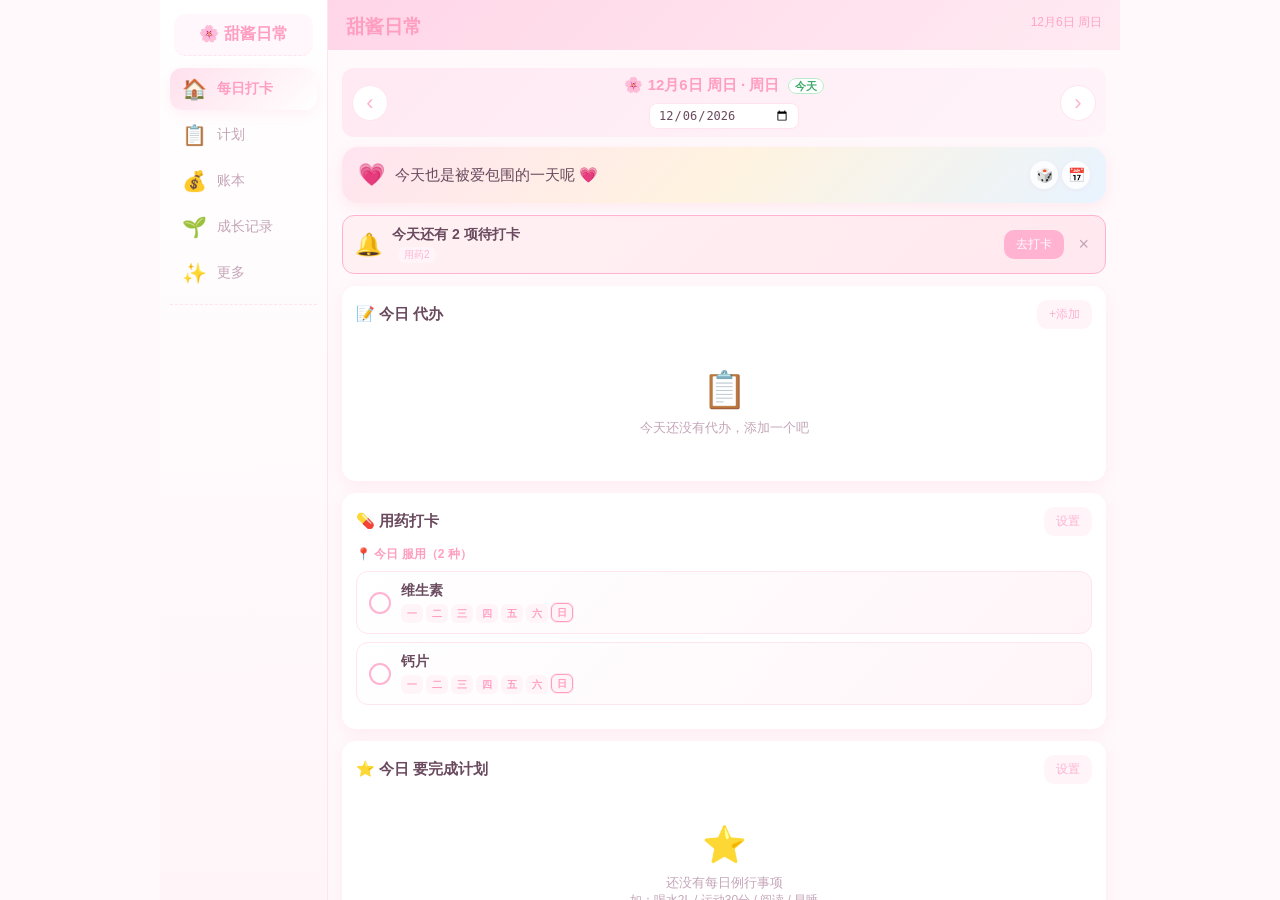
==== commit 735cccc5: "upload v32: 甜酱日常 single file" ====
--- a/甜酱日常.html
+++ b/甜酱日常.html
@@ -5,13 +5,13 @@
   <meta name="viewport" content="width=device-width, initial-scale=1.0, maximum-scale=1.0, user-scalable=no, viewport-fit=cover" />
   <meta name="theme-color" content="#ff8fab" />
   <meta name="description" content="甜酱的日常记录：打卡、计划、记账、宝宝成长、出门清单、体重、衣物消耗品" />
-  <link rel="manifest" href="data:application/manifest+json,eyJuYW1lIjogIueUnOmFseaXpeW4uCIsICJzaG9ydF9uYW1lIjogIueUnOmFsSIsICJkZXNjcmlwdGlvbiI6ICLnlJzphbHnmoTml6XluLjorrDlvZXvvJrmiZPljaHjgIHorqHliJLjgIHorrDotKbjgIHlrp3lrp3miJDplb/[base64]" />
+  <link rel="manifest" href="data:application/manifest+json,eyJuYW1lIjogIueUnOmFseaXpeW4uCIsICJzaG9ydF9uYW1lIjogIueUnOmFsSIsICJkZXNjcmlwdGlvbiI6ICLnlJzphbHnmoTml6XluLjorrDlvZXvvJrmiZPljaHjgIHorqHliJLjgIHorrDotKbjgIHlrp3lrp3miJDplb/[base64]